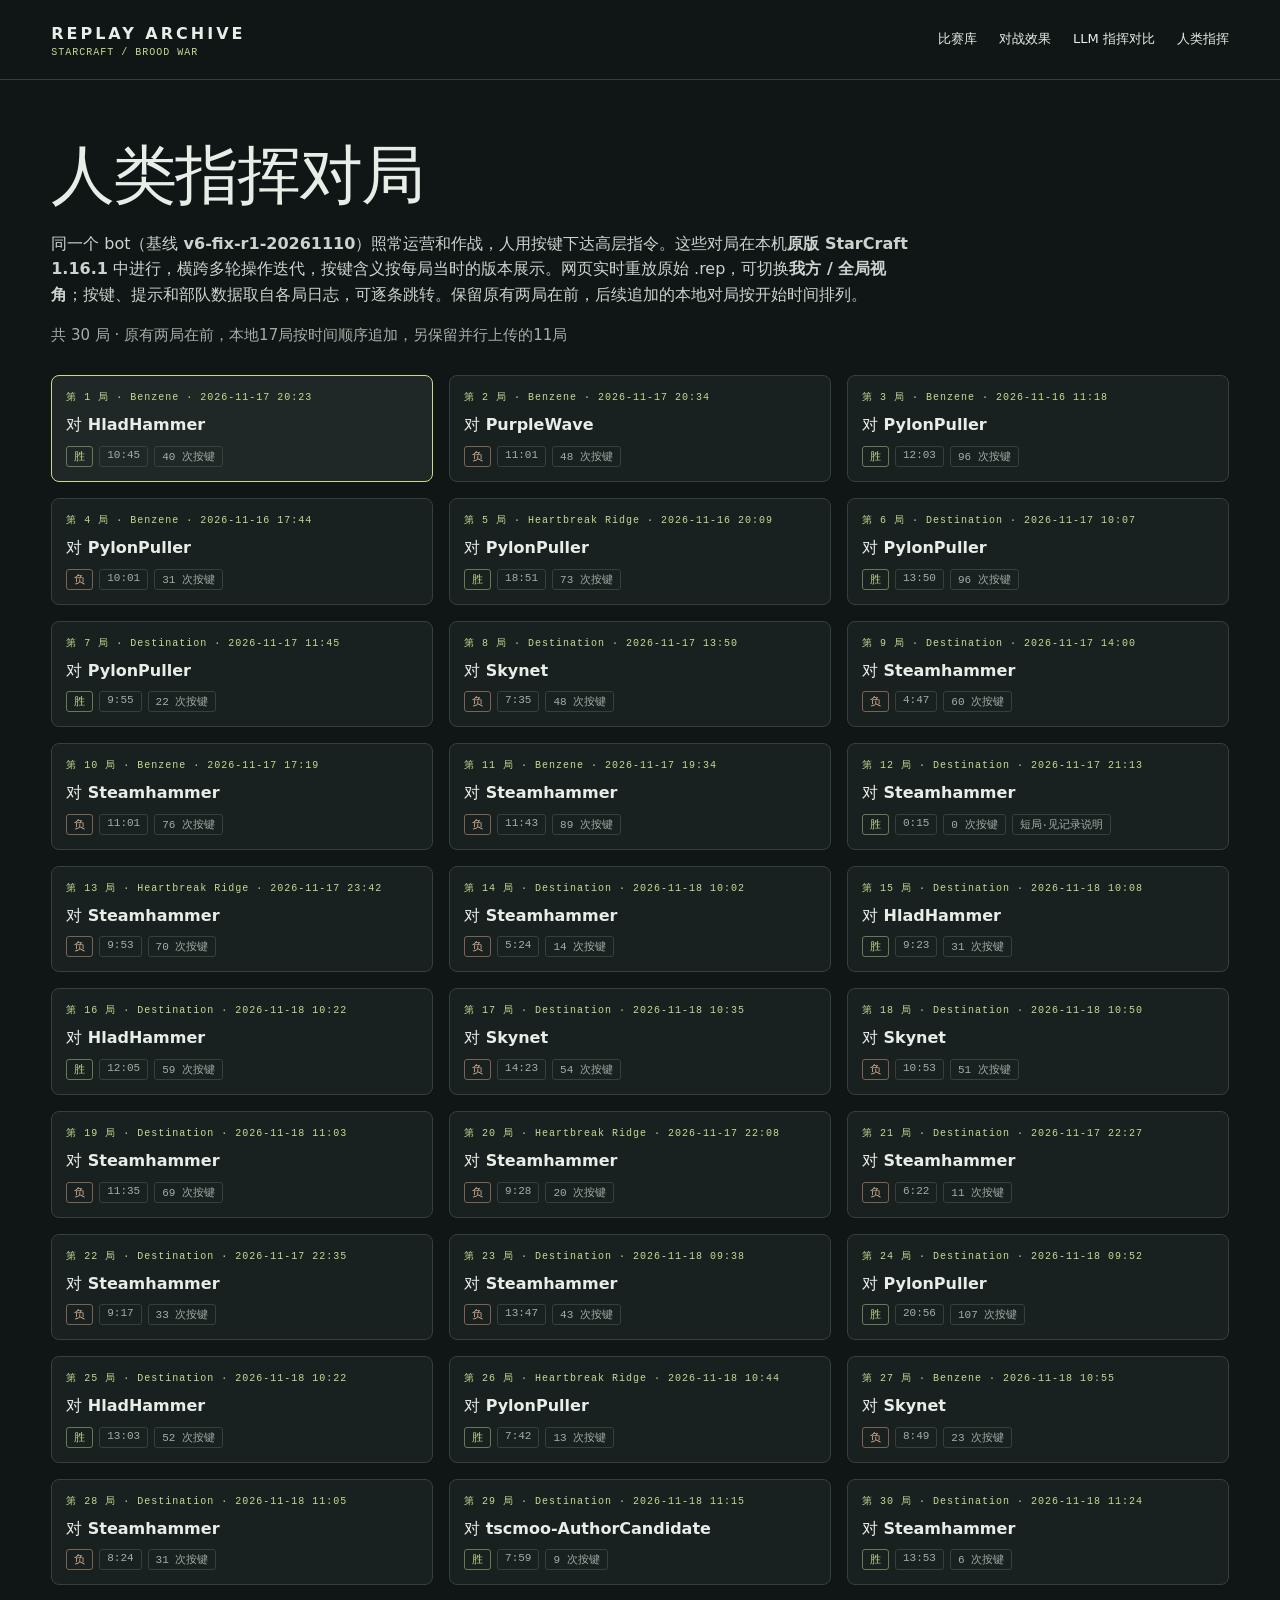
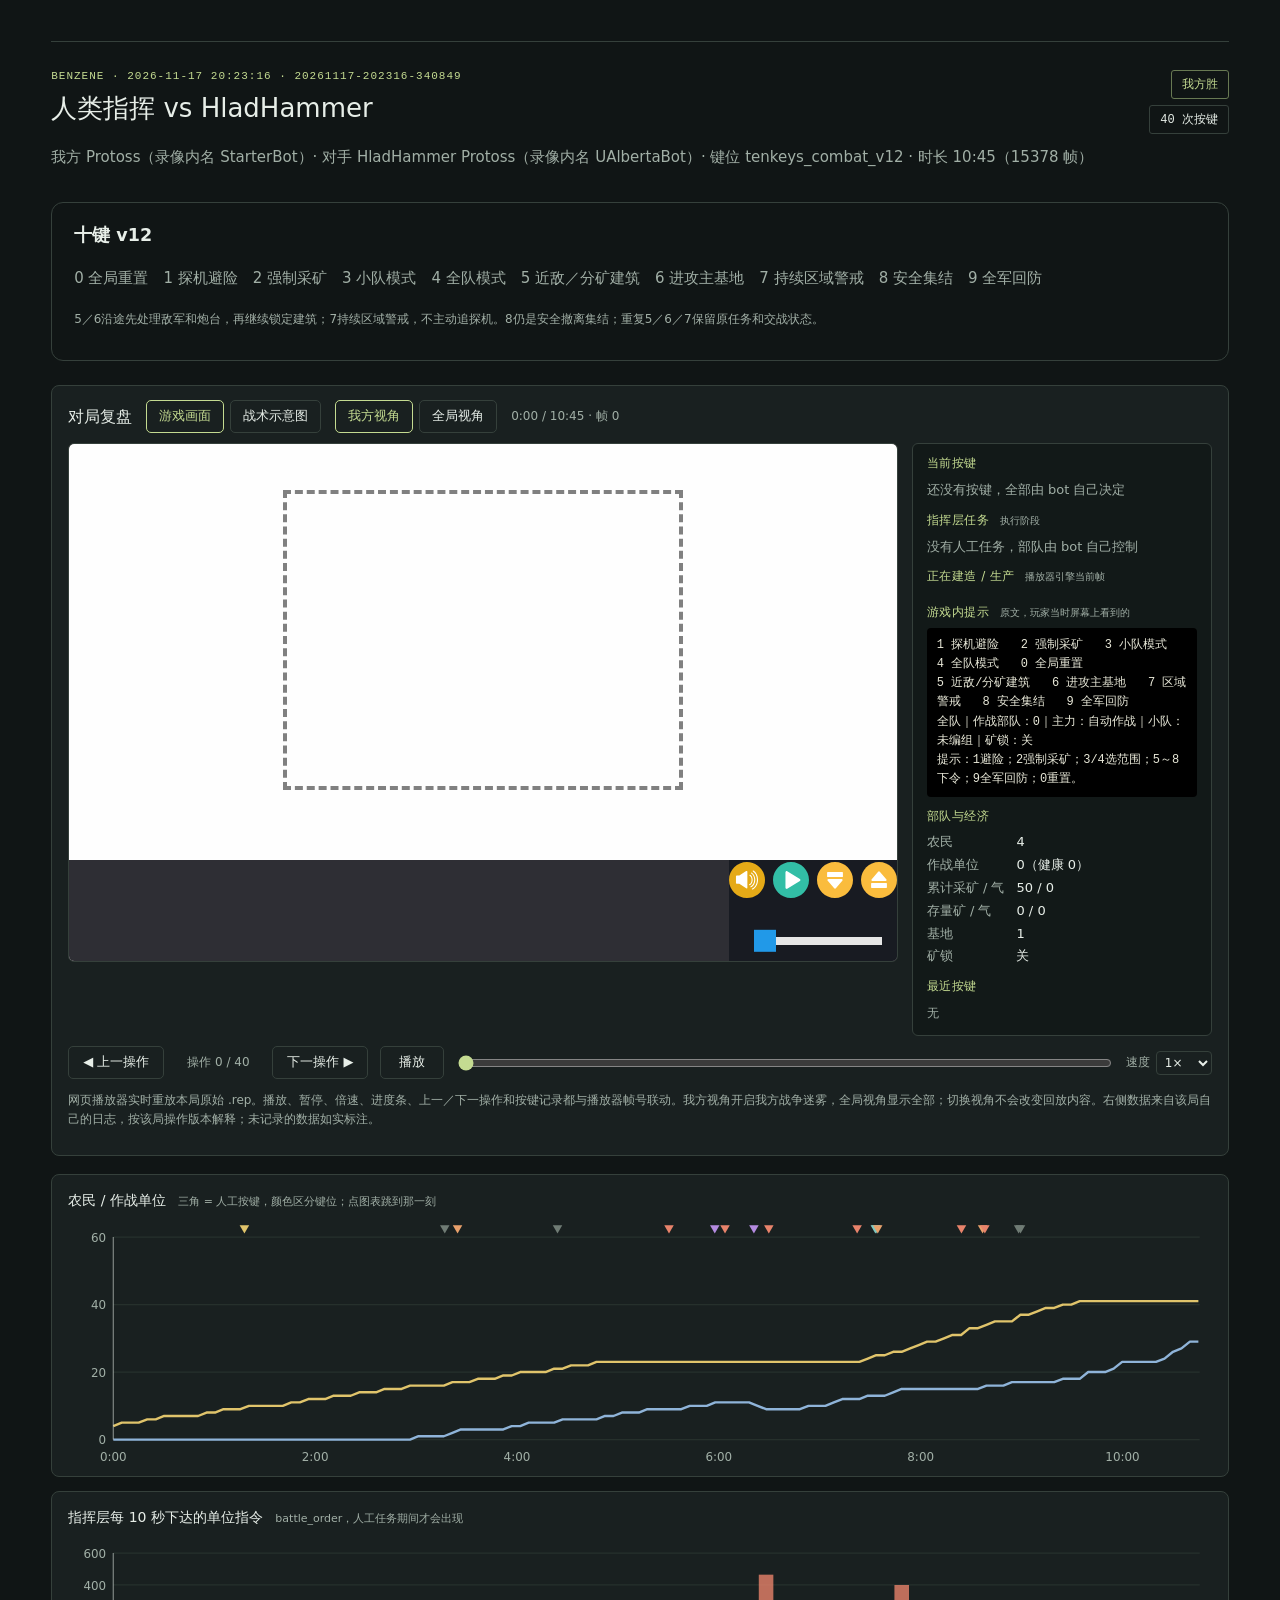
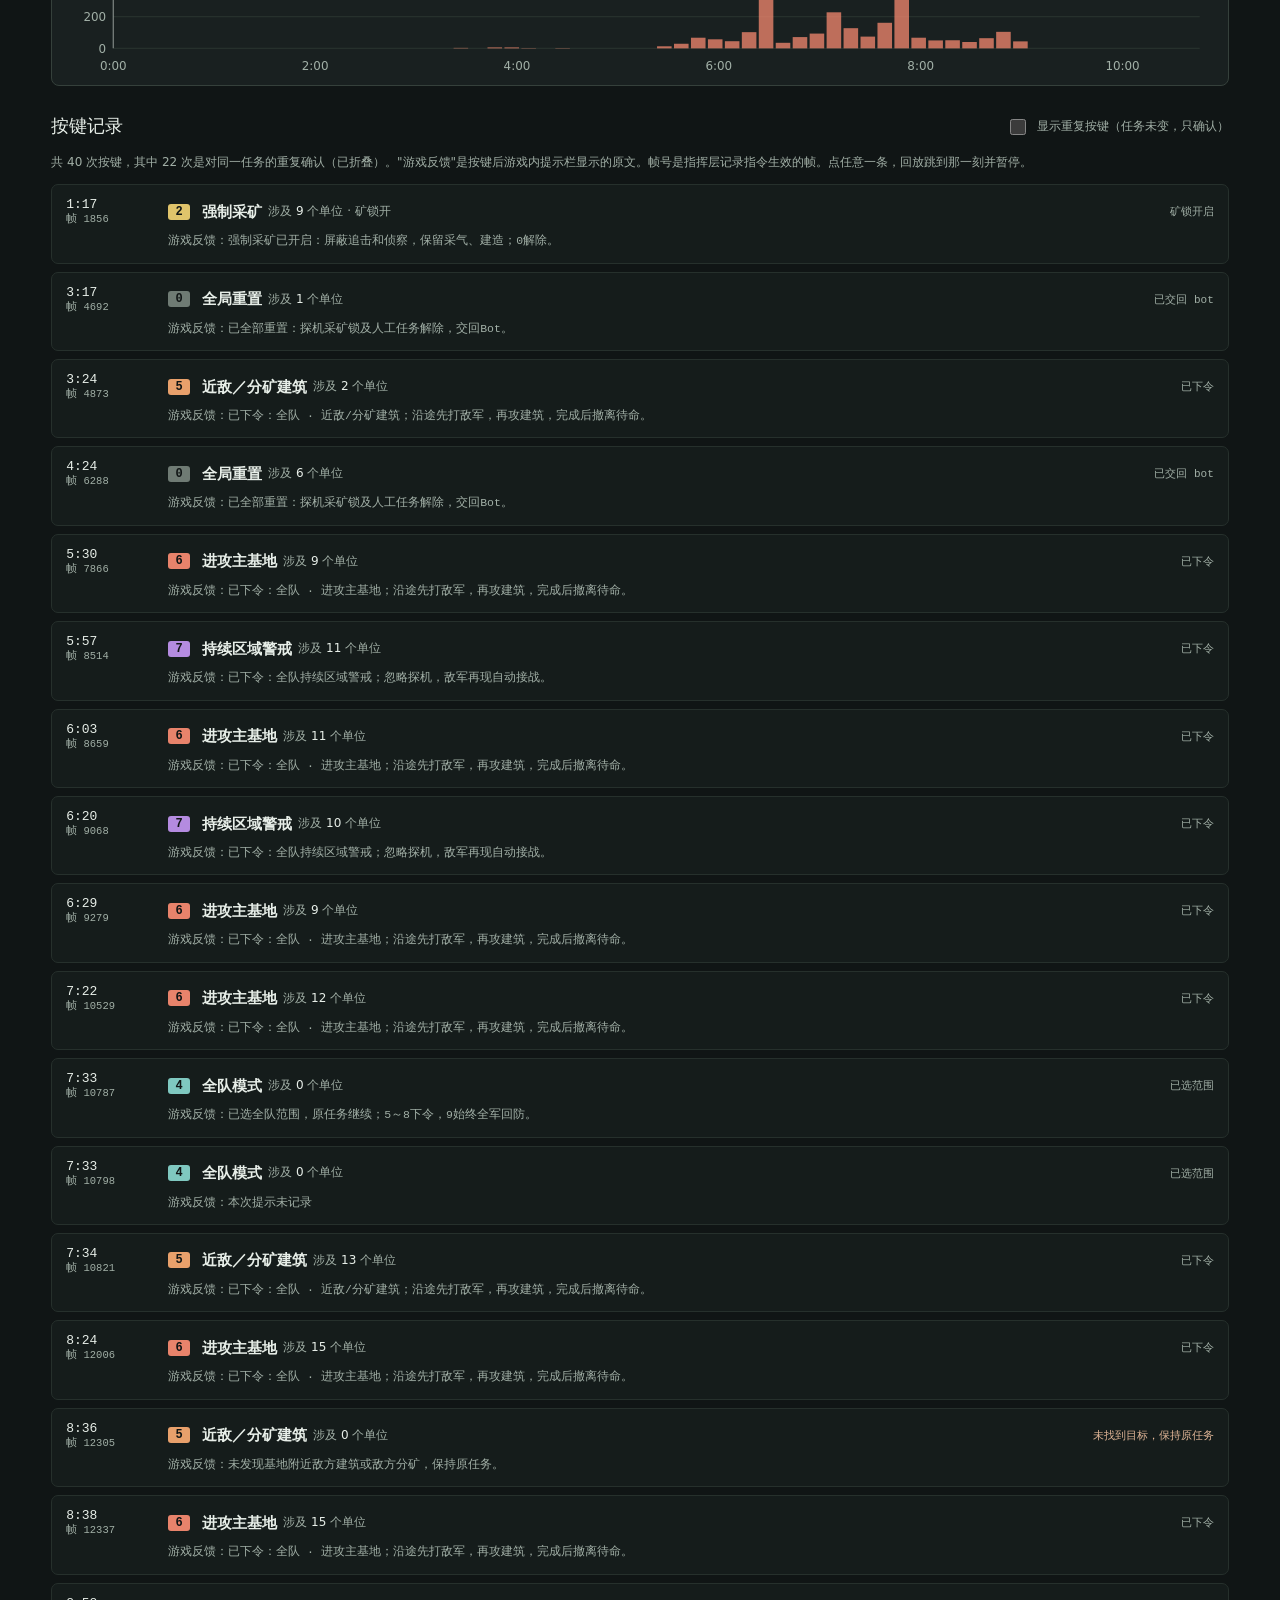
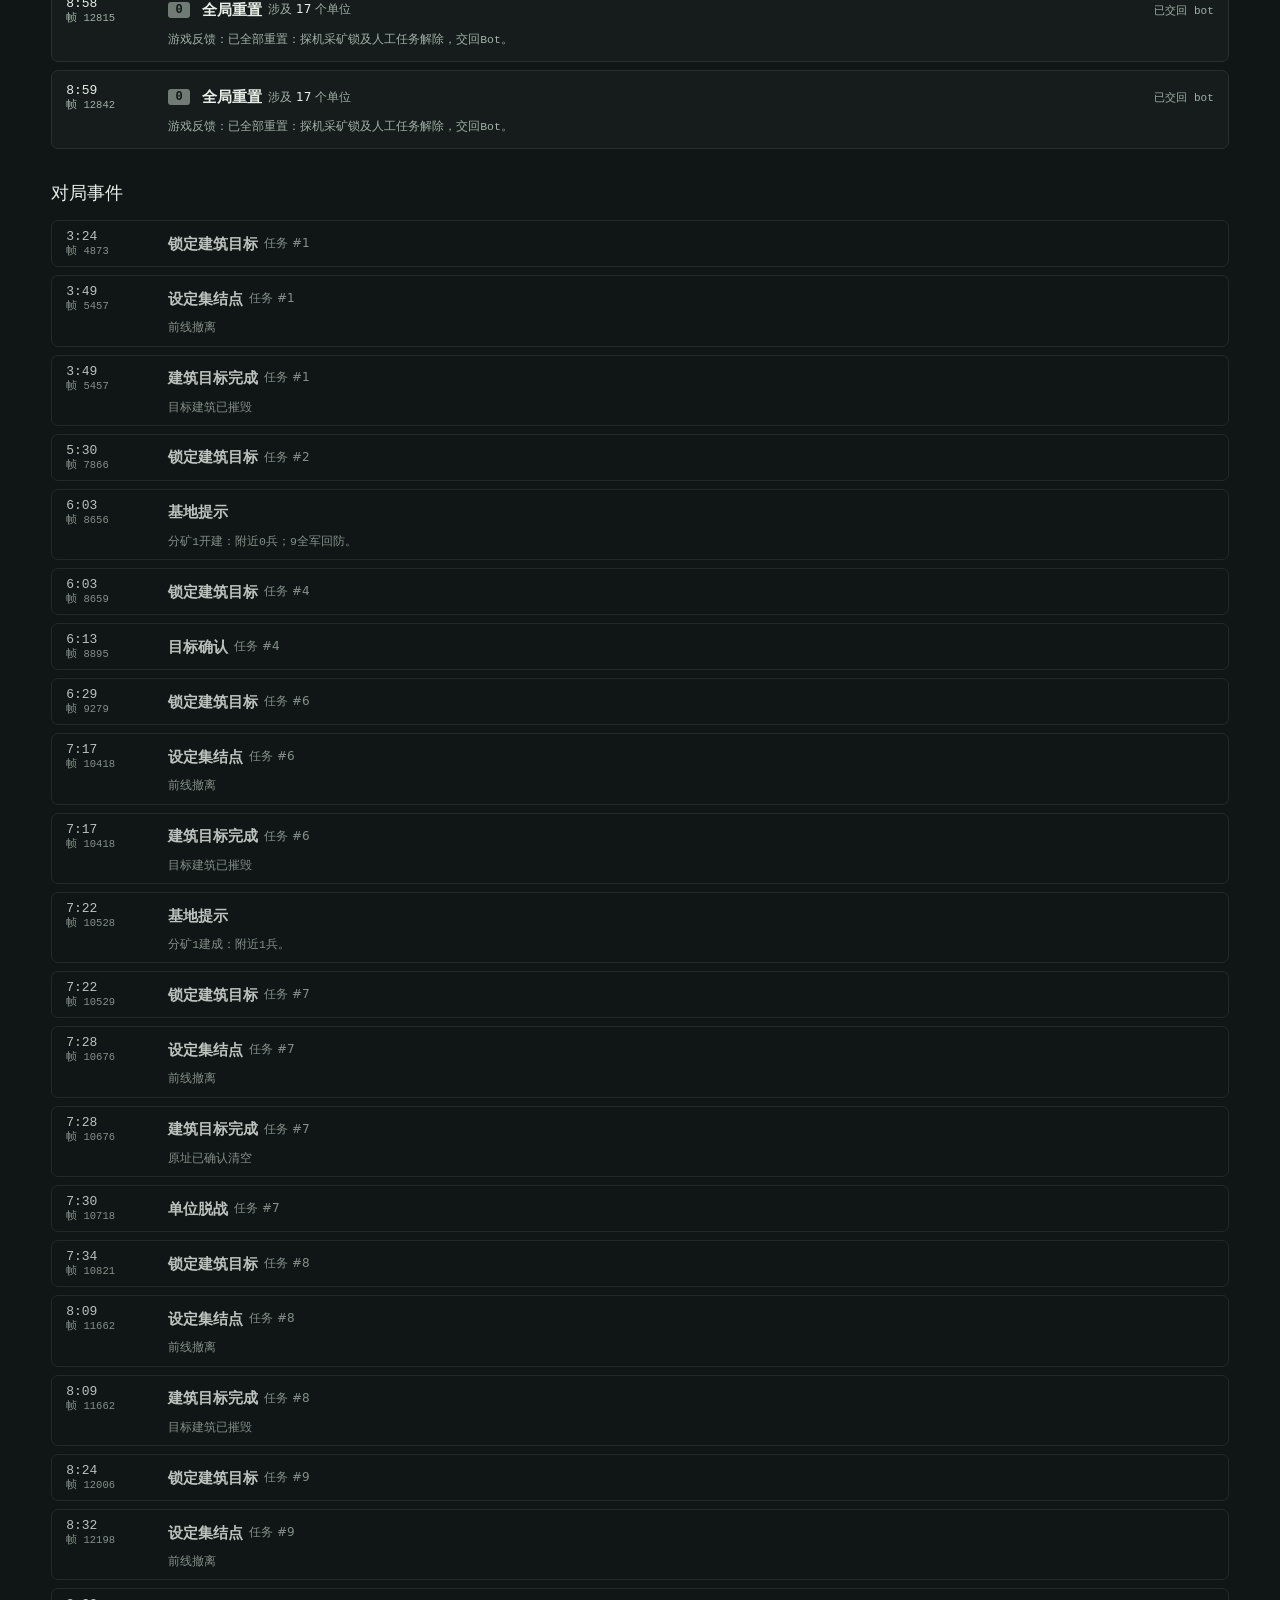
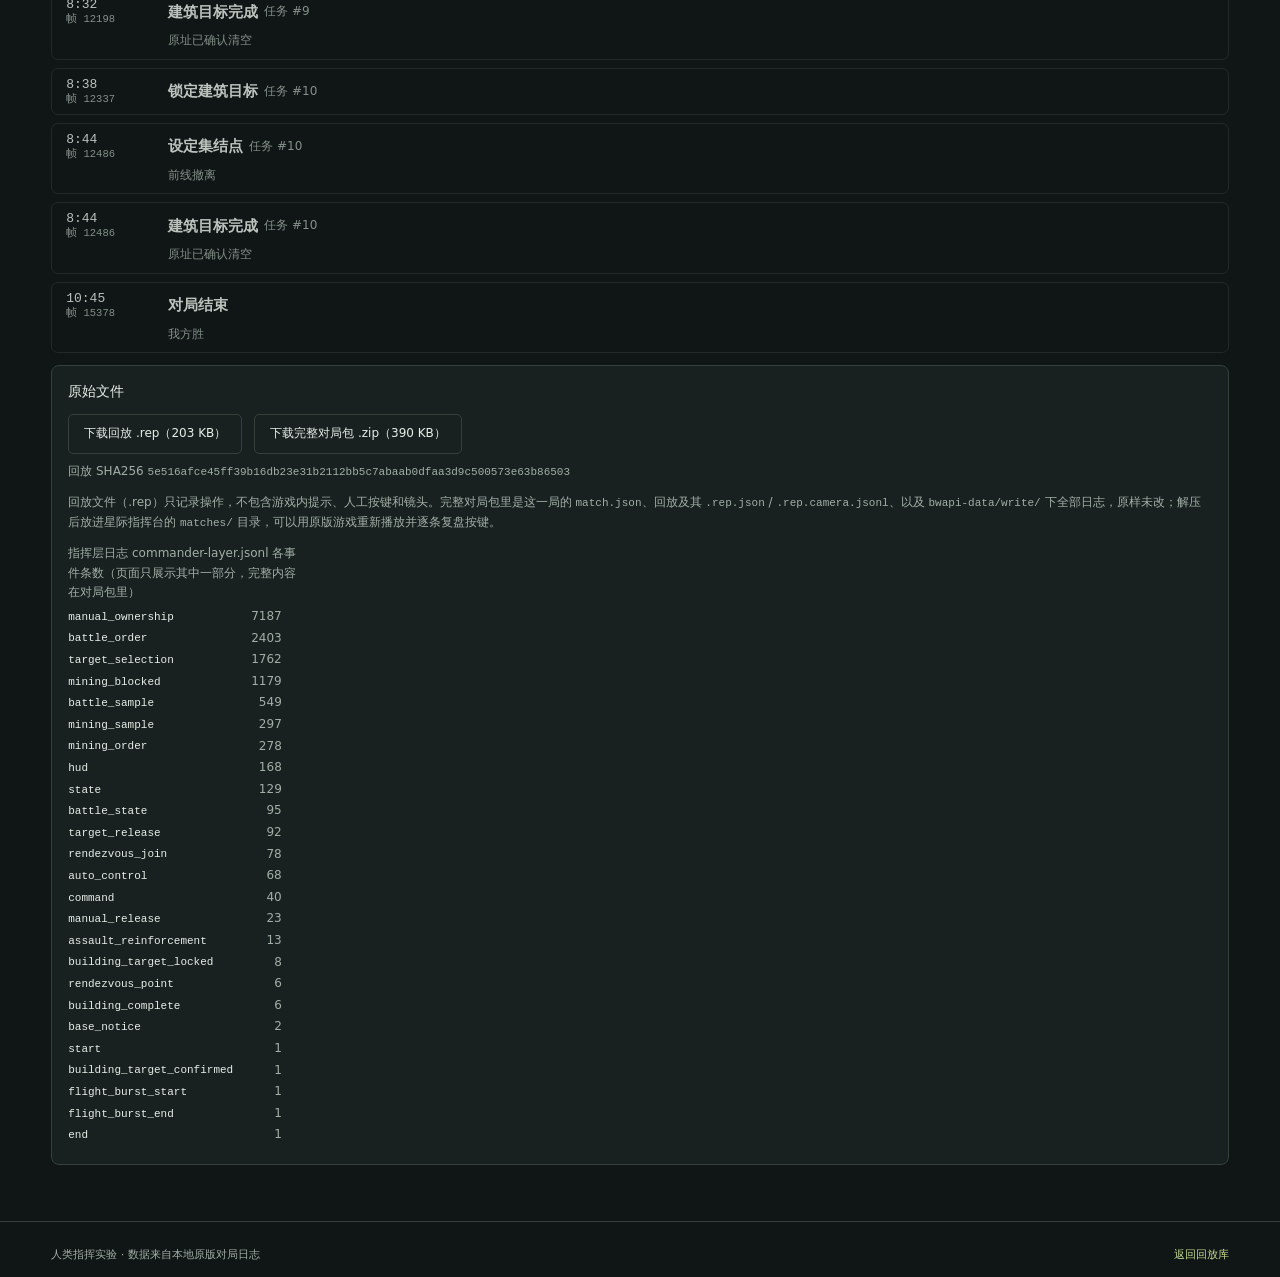
==== site/human-commander/index.html @ 816e941c "Merge concurrent replay uploads and preserve local match ordering" ====
<!doctype html>
<html lang="zh-CN"><head><meta charset="utf-8"><meta name="viewport" content="width=device-width,initial-scale=1">
<meta name="description" content="人类指挥对局档案：原版 StarCraft 1.16.1 本地对战，含双视角回放、历史按键释义和指挥层日志。">
<title>人类指挥 · Replay Archive</title><link rel="icon" href="data:,">
<link rel="stylesheet" href="../app.css"><link rel="stylesheet" href="../llm-vs-code/compare.css"><link rel="stylesheet" href="hc.css"><script src="hc.js" defer></script></head>
<body><a href="#main" class="skip">跳到正文</a>
<header><a class="brand" href="../?lang=zh">REPLAY ARCHIVE<span>STARCRAFT / BROOD WAR</span></a><nav><a href="../?lang=zh">比赛库</a><a href="../replay-room.html?lang=zh">对战效果</a><a href="../llm-vs-code/">LLM 指挥对比</a><a href="./" aria-current="page">人类指挥</a></nav></header>
<main id="main">

<section class="hero">
  <h1>人类指挥对局</h1>
  <p class="lede">同一个 bot（基线 <b>v6-fix-r1-20261110</b>）照常运营和作战，人用按键下达高层指令。这些对局在本机<b>原版 StarCraft 1.16.1</b> 中进行，横跨多轮操作迭代，按键含义按每局当时的版本展示。网页实时重放原始 .rep，可切换<b>我方 / 全局视角</b>；按键、提示和部队数据取自各局日志，可逐条跳转。保留原有两局在前，后续追加的本地对局按开始时间排列。</p>
  <p class="muted" id="summary"></p>
  <div class="highlights hc-cards" id="games"></div>
</section>

<section id="detail" hidden>
  <div class="detail-head"><div><p class="eyebrow" id="d-eyebrow"></p><h2 id="d-title"></h2><p id="d-sub" class="muted"></p></div><div class="result-chips" id="d-results"></div></div>
  <div class="hc-version"><h3 id="keymap-title"></h3><p id="keymap-keys"></p><p class="muted small" id="keymap-rule"></p><p class="small" id="record-note"></p></div>

  <div class="replay-card">
    <div class="replay-head"><h3>对局复盘</h3>
      <div class="arm-switch" id="mode-switch" role="group" aria-label="画面"><button data-mode="live" aria-pressed="true">游戏画面</button><button data-mode="map" aria-pressed="false">战术示意图</button></div>
      <div class="arm-switch" id="view-switch" role="group" aria-label="视角"><button data-view="self" aria-pressed="true">我方视角</button><button data-view="all" aria-pressed="false">全局视角</button></div>
      <span class="muted small" id="clock"></span></div>
    <div class="hc-stage">
      <div class="hc-left">
        <div class="replay-screen" id="hc-screen"><iframe id="viewer" title="可交互回放" allow="fullscreen"></iframe><canvas id="map" width="512" height="448" aria-label="Benzene 俯视示意图：镜头位置和我方部队" hidden></canvas></div>
        <div class="replay-legend" id="map-legend" hidden><span><i class="sq hc-cam"></i>当时的镜头范围</span><span><i class="hc-unit"></i>我方作战单位（指挥层采样）</span><span><i class="hc-center"></i>我方部队中心</span><span><i class="sq hc-goal"></i>当前指令目标</span></div>
      </div>
      <aside class="hc-panel" aria-live="polite">
        <h4>当前按键</h4>
        <div id="last-cmd" class="hc-cmd"></div>
        <h4>指挥层任务 <small>执行阶段</small></h4>
        <div id="task" class="hc-task"></div>
        <h4>正在建造 / 生产 <small>播放器引擎当前帧</small></h4>
        <div id="production" class="hc-prod"></div>
        <h4>游戏内提示 <small>原文，玩家当时屏幕上看到的</small></h4>
        <pre class="hc-hud" id="hud"></pre>
        <h4>部队与经济</h4>
        <dl class="hc-stats" id="stats"></dl>
        <h4>最近按键</h4>
        <ol class="hc-recent" id="recent"></ol>
      </aside>
    </div>
    <div class="replay-controls"><button id="prev-cmd" title="跳到上一次按键并暂停">◀ 上一操作</button><span class="muted small hc-cmd-pos" id="cmd-pos"></span><button id="next-cmd" title="跳到下一次按键并暂停">下一操作 ▶</button><span class="hc-map-only"><button id="play" aria-pressed="false">播放</button></span><input class="hc-map-only" type="range" id="seek" min="0" max="1" step="1" value="0" aria-label="对局进度"><label class="muted small hc-map-only">速度 <select id="speed"><option value="1" selected>1×</option><option value="2">2×</option><option value="4">4×</option><option value="8">8×</option><option value="16">16×</option><option value="32">32×</option></select></label></div>
    <p class="muted small" id="screen-note"></p>
  </div>

  <div class="chart-card"><h3>农民 / 作战单位 <small>三角 = 人工按键，颜色区分键位；点图表跳到那一刻</small></h3><div class="chart" id="c-units"></div></div>
  <div class="chart-card"><h3>指挥层每 10 秒下达的单位指令 <small>battle_order，人工任务期间才会出现</small></h3><div class="chart" id="c-activity"></div></div>

  <div class="log-head"><h3>按键记录</h3><label class="toggle"><input type="checkbox" id="show-repeat"> 显示重复按键（任务未变，只确认）</label></div>
  <p class="muted small" id="log-note"></p>
  <ol class="log" id="log"></ol>

  <h3 class="hc-h3">对局事件</h3>
  <ol class="log hc-events" id="events"></ol>

  <div class="chart-card hc-files">
    <h3>原始文件</h3>
    <p class="small" id="files"></p>
    <p class="muted small">回放文件（.rep）只记录操作，不包含游戏内提示、人工按键和镜头。完整对局包里是这一局的 <code>match.json</code>、回放及其 <code>.rep.json</code> / <code>.rep.camera.jsonl</code>、以及 <code>bwapi-data/write/</code> 下全部日志，原样未改；解压后放进星际指挥台的 <code>matches/</code> 目录，可以用原版游戏重新播放并逐条复盘按键。</p>
    <table class="hc-counts" id="counts"></table>
  </div>
</section>

</main>
<footer><span>人类指挥实验 · 数据来自本地原版对局日志</span><a href="../?lang=zh">返回回放库</a></footer>
</body></html>
---- site/app.css ----
:root{color-scheme:dark;--bg:#101515;--panel:#192020;--line:#35403b;--text:#e7eee8;--muted:#a1afa6;--accent:#c4db91;font:15px/1.6 Inter,system-ui,"Microsoft YaHei",sans-serif;background:var(--bg);color:var(--text)}*{box-sizing:border-box}body{margin:0}a{color:inherit;text-decoration:none}button,input,select{font:inherit}button,a,input,select{touch-action:manipulation}button,select{cursor:pointer}button,.button{border:1px solid var(--line);background:var(--panel);color:var(--text);padding:9px 15px;border-radius:5px}button:hover,.button:hover{border-color:var(--accent);color:var(--accent)}a:focus-visible,button:focus-visible,input:focus-visible,select:focus-visible{outline:2px solid var(--accent);outline-offset:4px}header{height:80px;max-width:1440px;margin:auto;padding:0 4vw;display:flex;align-items:center;justify-content:space-between;border-bottom:1px solid var(--line)}.brand{font-size:16px;font-weight:750;letter-spacing:3px}.brand span{font:10px monospace;color:var(--accent);letter-spacing:1px;display:block}nav{display:flex;gap:22px;align-items:center;font-size:13px}main{max-width:1440px;padding:52px 4vw 0;margin:auto}h1{font-size:clamp(32px,5vw,66px);line-height:1.12;font-weight:500;letter-spacing:-2px;margin:19px 0}h2{font-size:22px;font-weight:500}p{color:var(--muted)}.filters{display:flex;gap:16px;align-items:end;margin:0 0 18px;padding:22px;background:var(--panel);border:1px solid var(--line);border-radius:8px}label{font-size:12px;color:var(--muted);display:flex;flex-direction:column;gap:7px}.filters label:first-child{flex:1}input,select{border:1px solid var(--line);border-radius:4px;background:var(--bg);color:var(--text);padding:11px;min-width:180px}#count{font:12px monospace;color:var(--muted);margin:18px 0}.cards{display:grid;grid-template-columns:repeat(3,minmax(0,1fr));gap:20px}.card{display:flex;flex-direction:column;border:1px solid var(--line);border-radius:8px;overflow:hidden;background:var(--panel);transition:transform .15s,border-color .15s}.card:hover{border-color:var(--accent);transform:translateY(-3px)}.card-top{min-height:135px;padding:24px;display:flex;justify-content:space-between;align-items:start;background:linear-gradient(135deg,#29372e,#161e1d)}.map-name{font-size:23px;max-width:70%;line-height:1.3}.badge{font:10px monospace;letter-spacing:1px;border:1px solid #687953;color:var(--accent);padding:4px 8px;border-radius:3px}.badge.loss{color:#e1b697;border-color:#7d6151}.card-body{padding:24px;flex:1;display:flex;flex-direction:column}.card h2{margin:0;font-size:17px;line-height:1.5}.card p{font-size:12px;margin:12px 0 24px}.watch{color:var(--accent);font-size:12px;margin-top:auto;display:flex;justify-content:space-between}.context{display:grid;grid-template-columns:1fr 1fr;gap:40px;border-top:1px solid var(--line);margin-top:48px;padding-top:24px;font-size:13px}.context h2{font-size:16px}.context p{max-width:560px}footer{max-width:1440px;margin:40px auto 0;padding:24px 4vw;border-top:1px solid var(--line);font-size:11px;color:var(--muted);display:flex;justify-content:space-between;gap:20px;flex-wrap:wrap}footer a{color:var(--accent)}#revision{font:10px monospace;color:var(--muted)}.back{font-size:12px;color:var(--accent)}#match-page h1{font-size:clamp(26px,3.1vw,44px);letter-spacing:-1px;margin-top:24px}#meta{font:12px monospace}.player-toolbar{display:flex;gap:16px;align-items:center;margin:24px 0 12px;font-size:12px}#status{flex:1;color:var(--muted)}progress{width:90px;height:5px;accent-color:var(--accent)}#screen{height:clamp(530px,76vh,1000px);border:1px solid var(--line);background:#080c0b;border-radius:7px;overflow:hidden}#screen:fullscreen{height:100vh;border:0;border-radius:0}#viewer{border:0;width:100%;height:100%;display:block}.help-grid{display:grid;grid-template-columns:2fr 1fr;gap:32px;margin-top:24px;font-size:13px}.help-grid h2{font-size:16px}.keys{color:var(--text);line-height:2}.notice{border:1px solid var(--line);padding:22px;border-radius:6px}.empty{padding:40px;border:1px dashed var(--line);text-align:center}.error{color:#f1b7a4}#site-error{padding:24px}.skip{position:absolute;top:-80px}.skip:focus{top:8px;background:var(--bg);padding:10px;z-index:10}[hidden]{display:none!important}@media(max-width:950px){.cards{grid-template-columns:repeat(2,minmax(0,1fr))}.help-grid{grid-template-columns:1fr}}@media(max-width:600px){header{height:72px;padding:0 18px}nav{gap:12px}.brand{font-size:13px}main{padding:30px 16px 0}h1{letter-spacing:-1px}.filters{flex-direction:column;align-items:stretch;margin-top:0;padding:16px}.cards,.context{grid-template-columns:1fr}.card-top{min-height:110px}.context{gap:10px}.player-toolbar{gap:8px;flex-wrap:wrap}#status{flex-basis:70%;font-size:11px}#screen{height:76svh;min-height:530px}.help-grid{gap:12px}.help-grid .notice{padding:16px}footer{padding:20px 16px}#fullscreen{font-size:11px;padding:6px 10px}}

#screen{position:relative}#exit-fullscreen{display:none}#screen:fullscreen #exit-fullscreen{display:block;position:absolute;top:12px;left:12px;z-index:100}

.map-group{margin:28px 0 42px}.map-heading{display:flex;align-items:baseline;justify-content:space-between;gap:16px;margin-bottom:14px}.map-heading h2{font-size:24px;margin:0}.map-heading p{font-size:13px;margin:0}.cards{grid-template-columns:repeat(2,minmax(0,1fr))}.card-top{min-height:72px;align-items:center;padding:18px 24px}.card h3{margin:0;font-size:20px;font-weight:500}.version{color:var(--muted);font:12px monospace}.card-body{padding:22px 24px}.card p{margin:10px 0 22px}@media(max-width:600px){.cards{grid-template-columns:1fr}.map-heading{display:block}.map-heading p{margin-top:6px}.map-heading h2{font-size:21px}.card h3{font-size:18px}.card-top{padding:16px 20px}}

nav [data-room]{font-size:12px;padding:6px 10px;white-space:nowrap}@media(max-width:600px){nav{gap:8px}nav [data-room]{font-size:11px;padding:6px 8px}}
@media(max-width:420px){header{height:auto;min-height:72px;flex-wrap:wrap;gap:12px;padding-top:12px;padding-bottom:12px}header nav{margin-left:auto}}
---- site/llm-vs-code/compare.css ----
:root{--code:#8fb4d9;--llm:#c4db91;--attack:#e8836b;--defend:#e0c46b;--rally:#7fc8c0;--retreat:#b48be0;--auto:#6f7b74;--win:#c4db91;--loss:#e1b697;--grid:#26302c}
main section{margin-bottom:56px}
.hero h1{margin-top:8px}
.eyebrow{font:11px monospace;letter-spacing:1px;color:var(--accent);margin:0;text-transform:uppercase}
.lede{max-width:860px;font-size:16px;color:var(--text);opacity:.88}
.lede b{color:var(--text)}
.muted{color:var(--muted)}.small{font-size:12px}
.highlights{display:grid;grid-template-columns:repeat(3,minmax(0,1fr));gap:16px;margin-top:28px}
.hl{display:flex;flex-direction:column;gap:8px;text-align:left;border:1px solid var(--line);background:var(--panel);border-radius:8px;padding:18px;color:var(--text)}
.hl:hover,.hl.active{border-color:var(--accent)}
.hl.active{background:#1f2826}
.hl .tag{font:10px monospace;letter-spacing:1px;color:var(--accent)}
.hl h3{margin:0;font-size:16px;font-weight:550}
.hl p{margin:0;font-size:12.5px;line-height:1.55}
.chips{display:flex;gap:6px;flex-wrap:wrap}
.chip{font:11px monospace;border:1px solid var(--line);border-radius:3px;padding:2px 7px;white-space:nowrap}
.chip.win{color:var(--win);border-color:#687953}.chip.loss{color:var(--loss);border-color:#7d6151}.chip.anomaly{color:var(--muted)}
.chip.code{border-left:3px solid var(--code)}.chip.llm{border-left:3px solid var(--llm)}
.detail-head{display:flex;justify-content:space-between;gap:20px;align-items:flex-start;border-top:1px solid var(--line);padding-top:28px}
.detail-head h2{font-size:26px;margin:6px 0}
.result-chips{display:flex;flex-direction:column;gap:6px;align-items:flex-end}
.result-chips .chip{font-size:12px;padding:5px 10px}
.reading{border:1px solid var(--line);background:var(--panel);border-radius:8px;padding:14px 18px;color:var(--text);font-size:14px;max-width:980px}
.reading b{color:var(--accent);font-weight:500;margin-right:6px}
.replay-card{background:var(--panel);border:1px solid var(--line);border-radius:8px;padding:14px 16px;margin:18px 0}
.replay-head{display:flex;align-items:center;gap:14px;flex-wrap:wrap;margin-bottom:10px}
.replay-head h3{margin:0;font-size:16px;font-weight:500}
.arm-switch{display:flex;gap:6px}.arm-switch button{padding:5px 12px;font-size:13px}
.arm-switch button[aria-pressed=true]{border-color:var(--accent);color:var(--accent)}
.replay-screen{position:relative;display:flex;justify-content:center;border:1px solid var(--line);border-radius:6px;overflow:hidden;background:#090c0b}
.replay-screen canvas{display:block;width:auto;height:auto;max-width:100%;max-height:72vh;cursor:pointer}
.replay-hud{display:flex;gap:6px 22px;flex-wrap:wrap;margin-top:8px;font-size:12.5px;color:var(--muted)}
.replay-hud b{color:var(--text);font-weight:500}
.replay-loading{position:absolute;inset:0;display:flex;align-items:center;justify-content:center;color:var(--muted);font-size:14px;background:rgba(9,12,11,.6)}
.replay-loading[hidden]{display:none}
.replay-controls{display:flex;align-items:center;gap:12px;margin-top:10px}
.replay-controls button{padding:5px 14px;font-size:13px;min-width:64px;white-space:nowrap}
.replay-controls input[type=range]{flex:1;min-width:0;padding:0;border:0;background:none;accent-color:var(--accent)}
.replay-controls label{flex-direction:row;align-items:center;gap:6px;white-space:nowrap}
.replay-controls select{min-width:0;background:var(--panel);border-radius:4px;padding:3px 4px}
.replay-legend{display:flex;gap:14px;flex-wrap:wrap;font-size:11.5px;color:var(--muted);margin-top:8px}
.replay-legend i{display:inline-block;width:9px;height:9px;border-radius:50%;margin-right:5px;vertical-align:-1px}
.replay-legend i.sq{border-radius:1px}
.caption{margin-top:10px;min-height:48px;padding:10px 14px;border-left:3px solid var(--auto);background:#121918;border-radius:4px;font-size:13.5px;color:var(--text)}
.caption .p{font-size:12px;font-weight:600;padding:2px 8px;border-radius:3px;color:#101515;margin-right:8px}
.caption small{display:block;color:var(--muted);font-size:12px;margin-top:4px}
.legend{display:flex;gap:16px;flex-wrap:wrap;font-size:12px;color:var(--muted);margin:16px 0 8px}
.legend i{display:inline-block;width:14px;height:3px;border-radius:2px;margin-right:6px;vertical-align:middle}
.legend i.sq{width:10px;height:10px;border-radius:2px}
.chart-card{background:var(--panel);border:1px solid var(--line);border-radius:8px;padding:14px 16px 8px;margin-bottom:14px}
.chart-card h3{margin:0 0 6px;font-size:14px;font-weight:500}.chart-card h3 small{font-size:11px;color:var(--muted);font-weight:400;margin-left:8px}
.chart{position:relative}.chart svg{display:block;width:100%;height:auto;overflow:visible}
.chart .tip{position:absolute;top:4px;pointer-events:none;background:#0d1211;border:1px solid var(--line);border-radius:5px;padding:6px 9px;font-size:11.5px;line-height:1.5;white-space:nowrap;z-index:2}
.two-col{display:grid;grid-template-columns:1fr 1fr;gap:14px}
.bands{display:grid;grid-template-columns:64px 1fr;gap:6px 10px;align-items:center;font-size:12px;color:var(--muted);padding:6px 0 8px}
.bands svg{display:block;width:100%;height:22px}
.log-head{display:flex;justify-content:space-between;align-items:center;gap:16px;margin-top:26px;flex-wrap:wrap}
.log-head h3{margin:0;font-size:18px;font-weight:500}
.toggle{flex-direction:row;align-items:center;gap:8px;font-size:12px;cursor:pointer}
.toggle input{min-width:0;width:16px;height:16px;padding:0}
.log{list-style:none;padding:0;margin:12px 0}
.entry{display:grid;grid-template-columns:86px 1fr;gap:4px 16px;padding:12px 14px;border:1px solid var(--grid);border-radius:7px;margin-bottom:8px;background:#151c1b;cursor:pointer}
.entry:hover,.entry.active{border-color:var(--accent)}
.entry.keep{background:transparent;opacity:.8}
.entry time{font:13px monospace;color:var(--text)}.entry time small{display:block;font-size:10.5px;color:var(--muted)}
.entry .what{display:flex;gap:6px;flex-wrap:wrap;align-items:center}
.entry .p{font-size:12px;font-weight:600;padding:2px 8px;border-radius:3px;color:#101515}
.entry .k{font-size:12px;color:var(--muted)}.entry .k b{color:var(--text);font-weight:500}
.entry .status{font:11px monospace;margin-left:auto;color:var(--muted)}
.entry .status.bad{color:var(--loss)}
.entry .why{grid-column:2;font-size:13px;color:var(--text);margin:2px 0 0}
.entry .assess{grid-column:2;font-size:12px;color:var(--muted);margin:0}
.entry .assess::before{content:"局势判断（模型原文）：";color:#8b978f}
.entry .why::before{content:"理由（模型原文）：";color:#8b978f}
.entry .effect{grid-column:2;font-size:11.5px;color:var(--muted);font-family:monospace}
@media(max-width:800px){.highlights{grid-template-columns:1fr}.two-col{grid-template-columns:1fr}.detail-head{flex-direction:column}.result-chips{align-items:flex-start}}
@media(max-width:600px){.entry{grid-template-columns:1fr}.entry .why,.entry .assess,.entry .effect{grid-column:1}.entry .status{margin-left:0}.bands{grid-template-columns:52px 1fr}}
.replay-screen video{display:block;width:100%;max-height:72vh;background:#000;cursor:pointer}
.replay-screen:fullscreen{border:0;border-radius:0;align-items:center}
.replay-screen:fullscreen video,.replay-screen:fullscreen canvas{max-height:100vh;height:100vh;width:auto;max-width:100vw}
.replay-screen iframe{display:block;width:100%;aspect-ratio:16/10;max-height:78vh;border:0;background:#000}
---- site/human-commander/hc.css ----
.hc-cards{grid-template-columns:repeat(3,minmax(0,1fr))}
.hc-cards .hl{padding:14px}
.hc-stage{display:grid;grid-template-columns:minmax(0,1fr) 300px;gap:14px;align-items:start}
.hc-stage iframe{display:block;width:100%;aspect-ratio:16/10;max-height:80vh;border:0;background:#000}
.hc-panel{max-height:80vh;overflow:auto}
.hc-stage .replay-screen{display:block}
.hc-stage canvas{width:100%;height:auto;max-height:none;aspect-ratio:512/448}
.arm-switch button:disabled{opacity:.4;cursor:not-allowed}
.hc-panel{border:1px solid var(--line);border-radius:6px;padding:10px 14px;background:#121918;font-size:13px}
.hc-panel h4{margin:10px 0 6px;font-size:12px;font-weight:500;color:var(--accent);letter-spacing:.5px}
.hc-panel h4:first-child{margin-top:0}
.hc-panel h4 small{color:var(--muted);font-weight:400;margin-left:6px;letter-spacing:0}
.hc-hud{margin:0;padding:8px 10px;background:#000;color:#e8e8d8;border-radius:4px;font:12px/1.6 "Microsoft YaHei UI","Microsoft YaHei",monospace;white-space:pre-wrap;word-break:break-all}
.hc-cmd{line-height:1.7}
.hc-key{display:inline-block;min-width:22px;text-align:center;font:600 12px monospace;color:#101515;border-radius:3px;padding:1px 6px;margin-right:6px}
.hc-stats{display:grid;grid-template-columns:auto 1fr;gap:2px 12px;margin:0}
.hc-stats dt{color:var(--muted)}.hc-stats dd{margin:0}
.hc-task{line-height:1.6}
.replay-legend i.hc-cam{border:1.5px solid #e7eee8;background:none}
.replay-legend i.hc-unit{background:#3d6ee0}
.replay-legend i.hc-center{border:2px solid #8fb4d9;background:none}
.replay-legend i.hc-goal{border:2px solid #e8836b;background:none}
.hc-h3{margin:30px 0 0;font-size:18px;font-weight:500}
.hc-events .entry{padding:8px 14px}
.hc-files .button{display:inline-block;margin:0 8px 8px 0}
.hc-files code{font-size:11px;word-break:break-all}
.hc-counts{border-collapse:collapse;font-size:12px;margin:8px 0 10px}
.hc-counts caption{text-align:left;padding-bottom:4px}
.hc-counts td{padding:1px 18px 1px 0}
.hc-counts td:last-child{text-align:right;color:var(--muted)}
@media(max-width:1100px){.hc-stage{grid-template-columns:1fr}.hc-panel{max-height:none}}
@media(max-width:900px){.hc-cards{grid-template-columns:repeat(2,minmax(0,1fr))}}
@media(max-width:600px){.hc-cards{grid-template-columns:1fr}}
@media(max-width:600px){.replay-controls{flex-wrap:wrap}.replay-controls input[type=range]{flex-basis:100%;order:5}}
.hc-events .effect,.log .effect{margin:2px 0 0}
.replay-screen video[hidden],.replay-screen canvas[hidden],.replay-legend[hidden]{display:none}
.hc-recent{list-style:none;margin:0;padding:0;font-size:12px;line-height:1.9}
.hc-recent .hc-key{min-width:18px;padding:0 4px;font-size:11px}
.hc-cmd-pos{min-width:84px;text-align:center}
.replay-screen iframe[hidden],.arm-switch[hidden],.hc-map-only[hidden]{display:none}
.hc-prod{display:flex;flex-direction:column;gap:6px;font-size:12px}
.hc-prod b{font-weight:500;margin-right:4px}
.hc-pill{position:relative;display:inline-block;margin:2px 4px 2px 0;padding:1px 7px;border:1px solid var(--line);border-radius:3px;overflow:hidden;white-space:nowrap}
.hc-pill{isolation:isolate}
.hc-pill i{position:absolute;left:0;top:0;bottom:0;background:rgba(196,219,145,.18);z-index:-1}

.hc-version{border:1px solid var(--line,#34413b);border-radius:12px;padding:18px 22px;margin:18px 0 24px}.hc-version h3{margin:0 0 12px}.hc-version p{line-height:1.9}.hc-version p:empty{display:none}.hc-key{white-space:nowrap}#map{max-width:100%;height:auto}
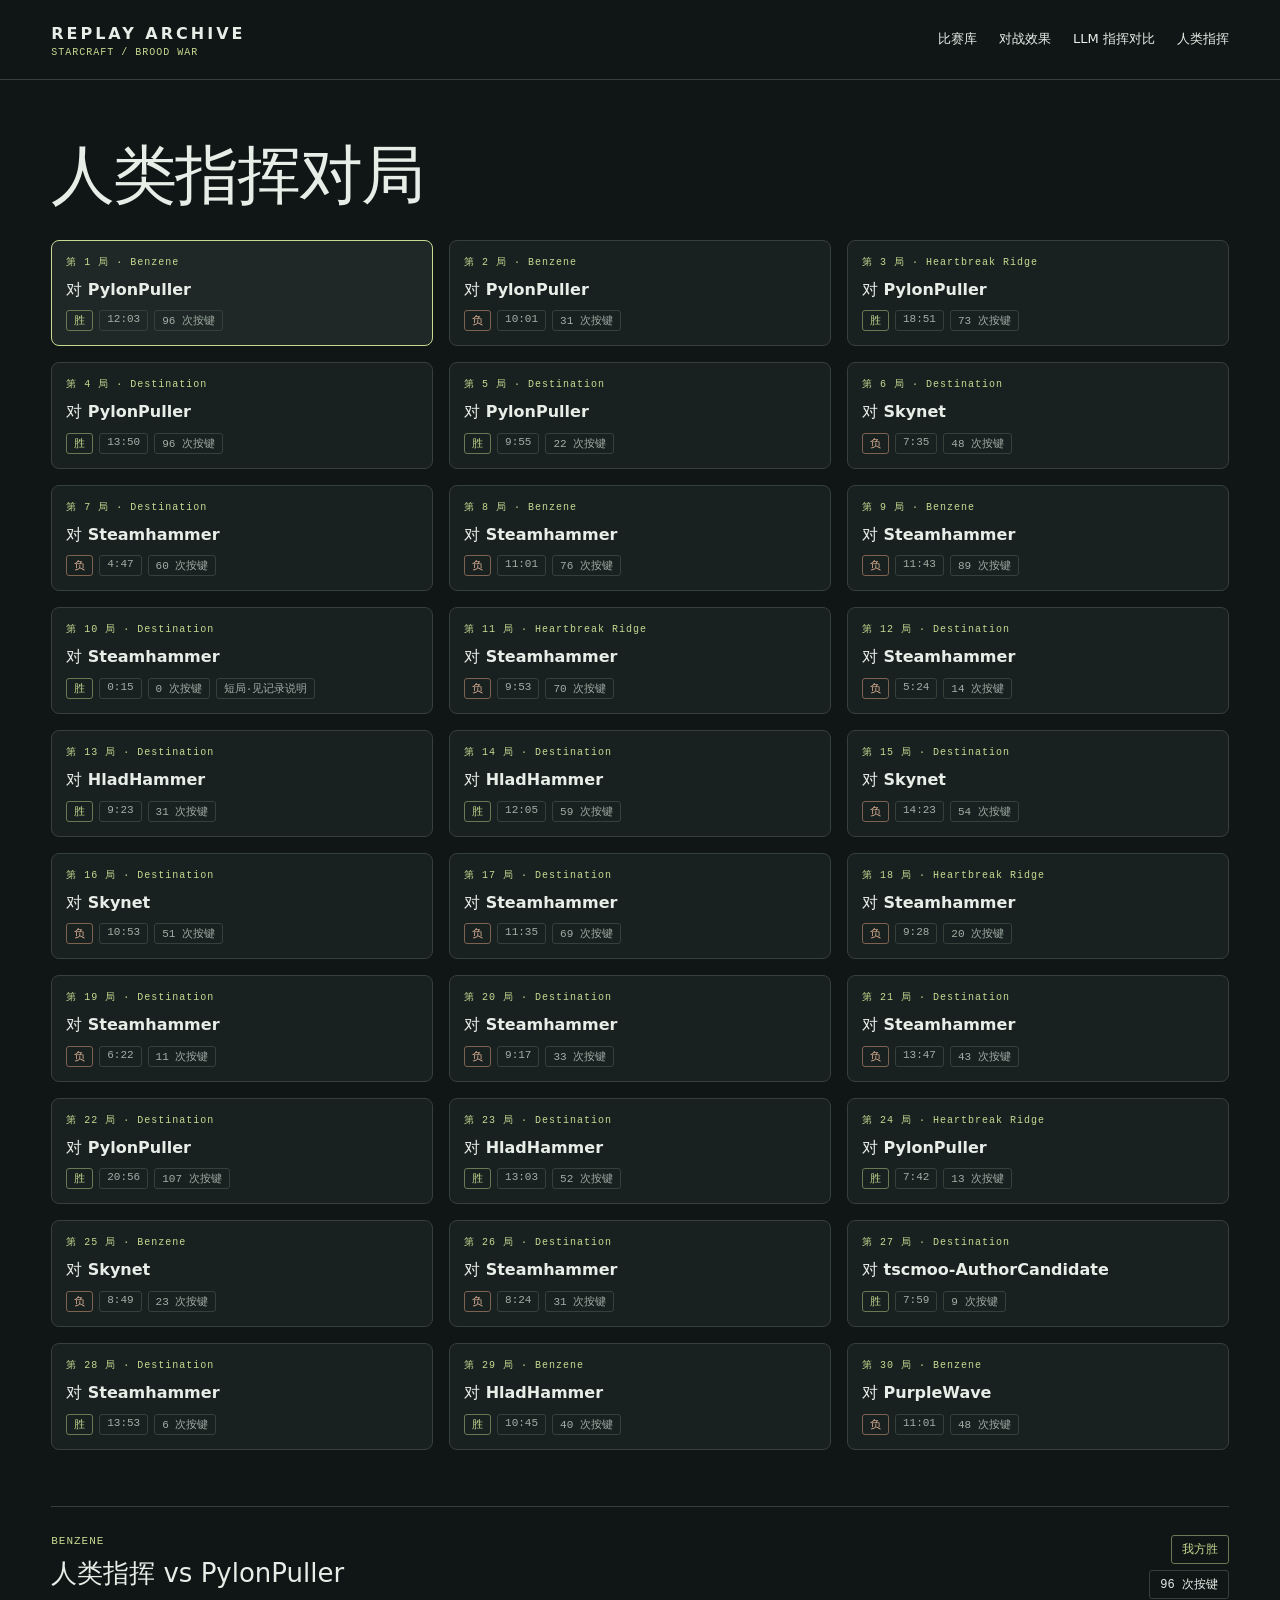
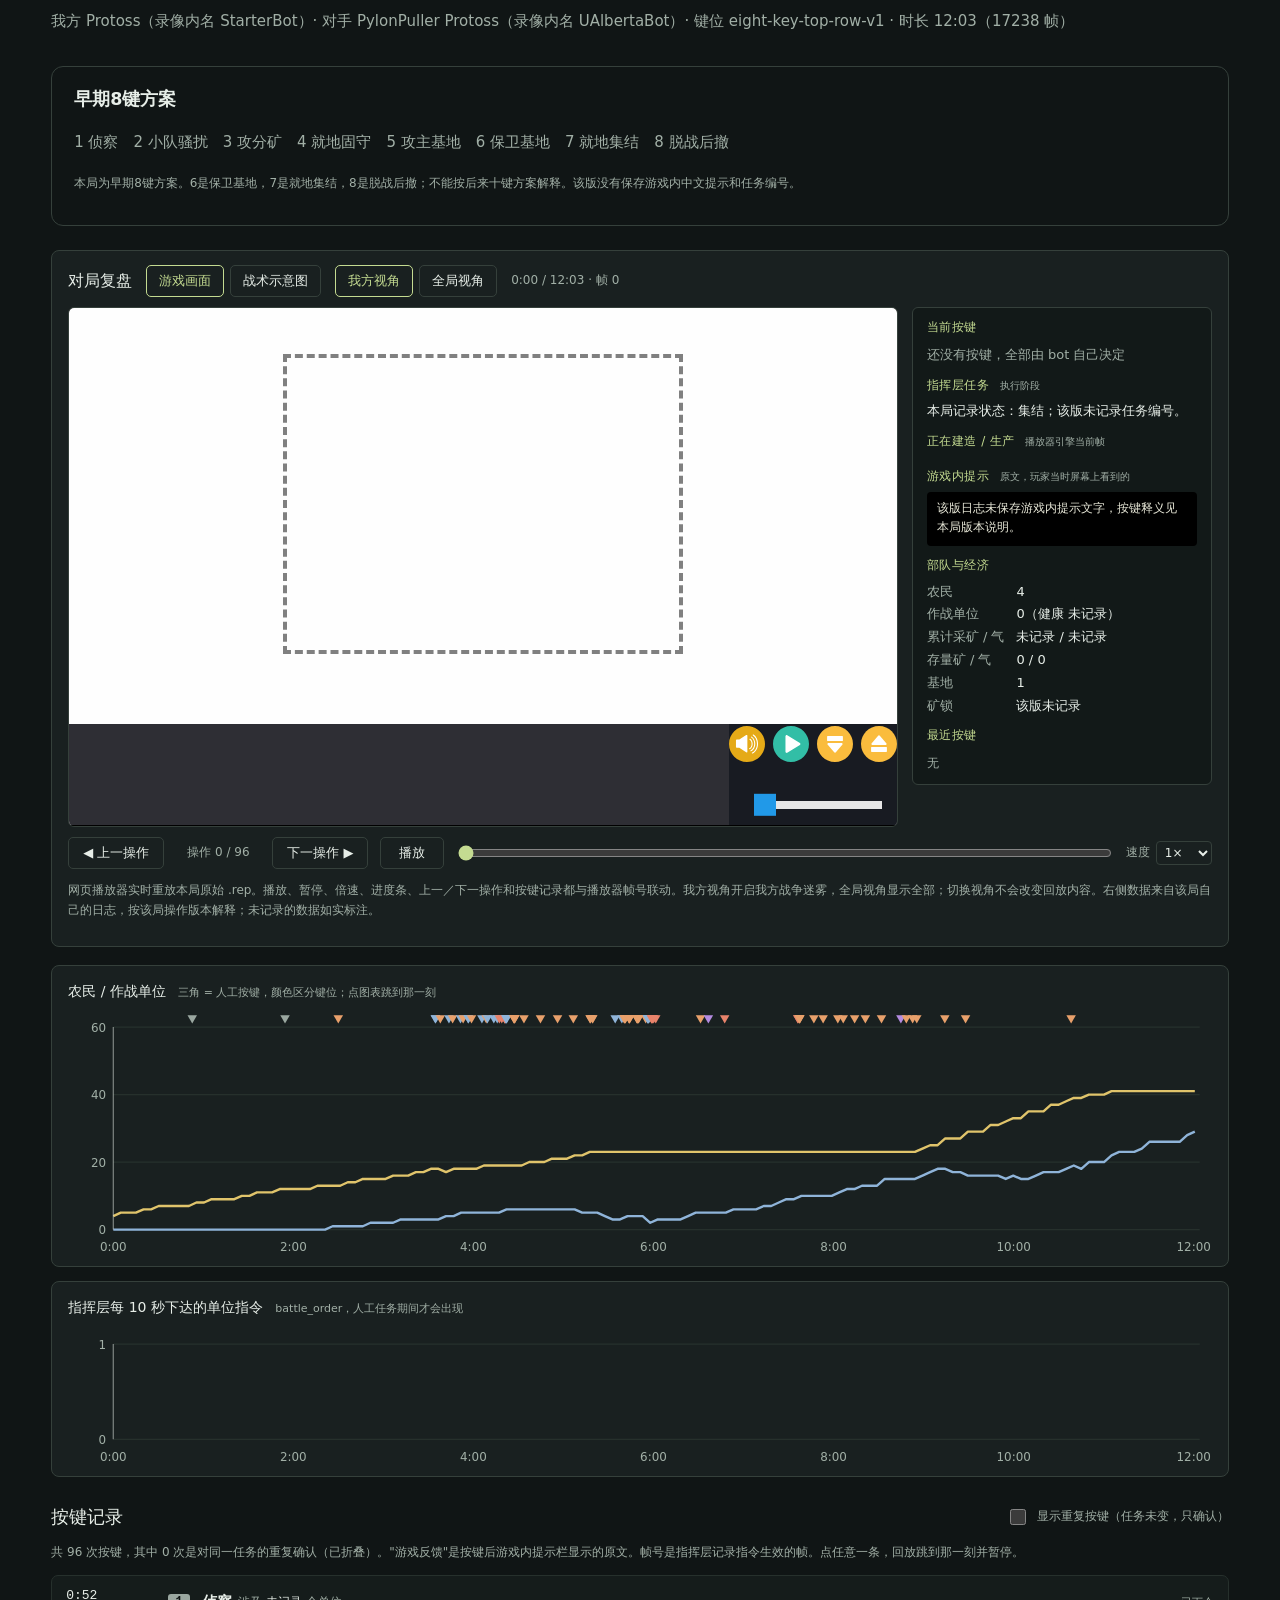
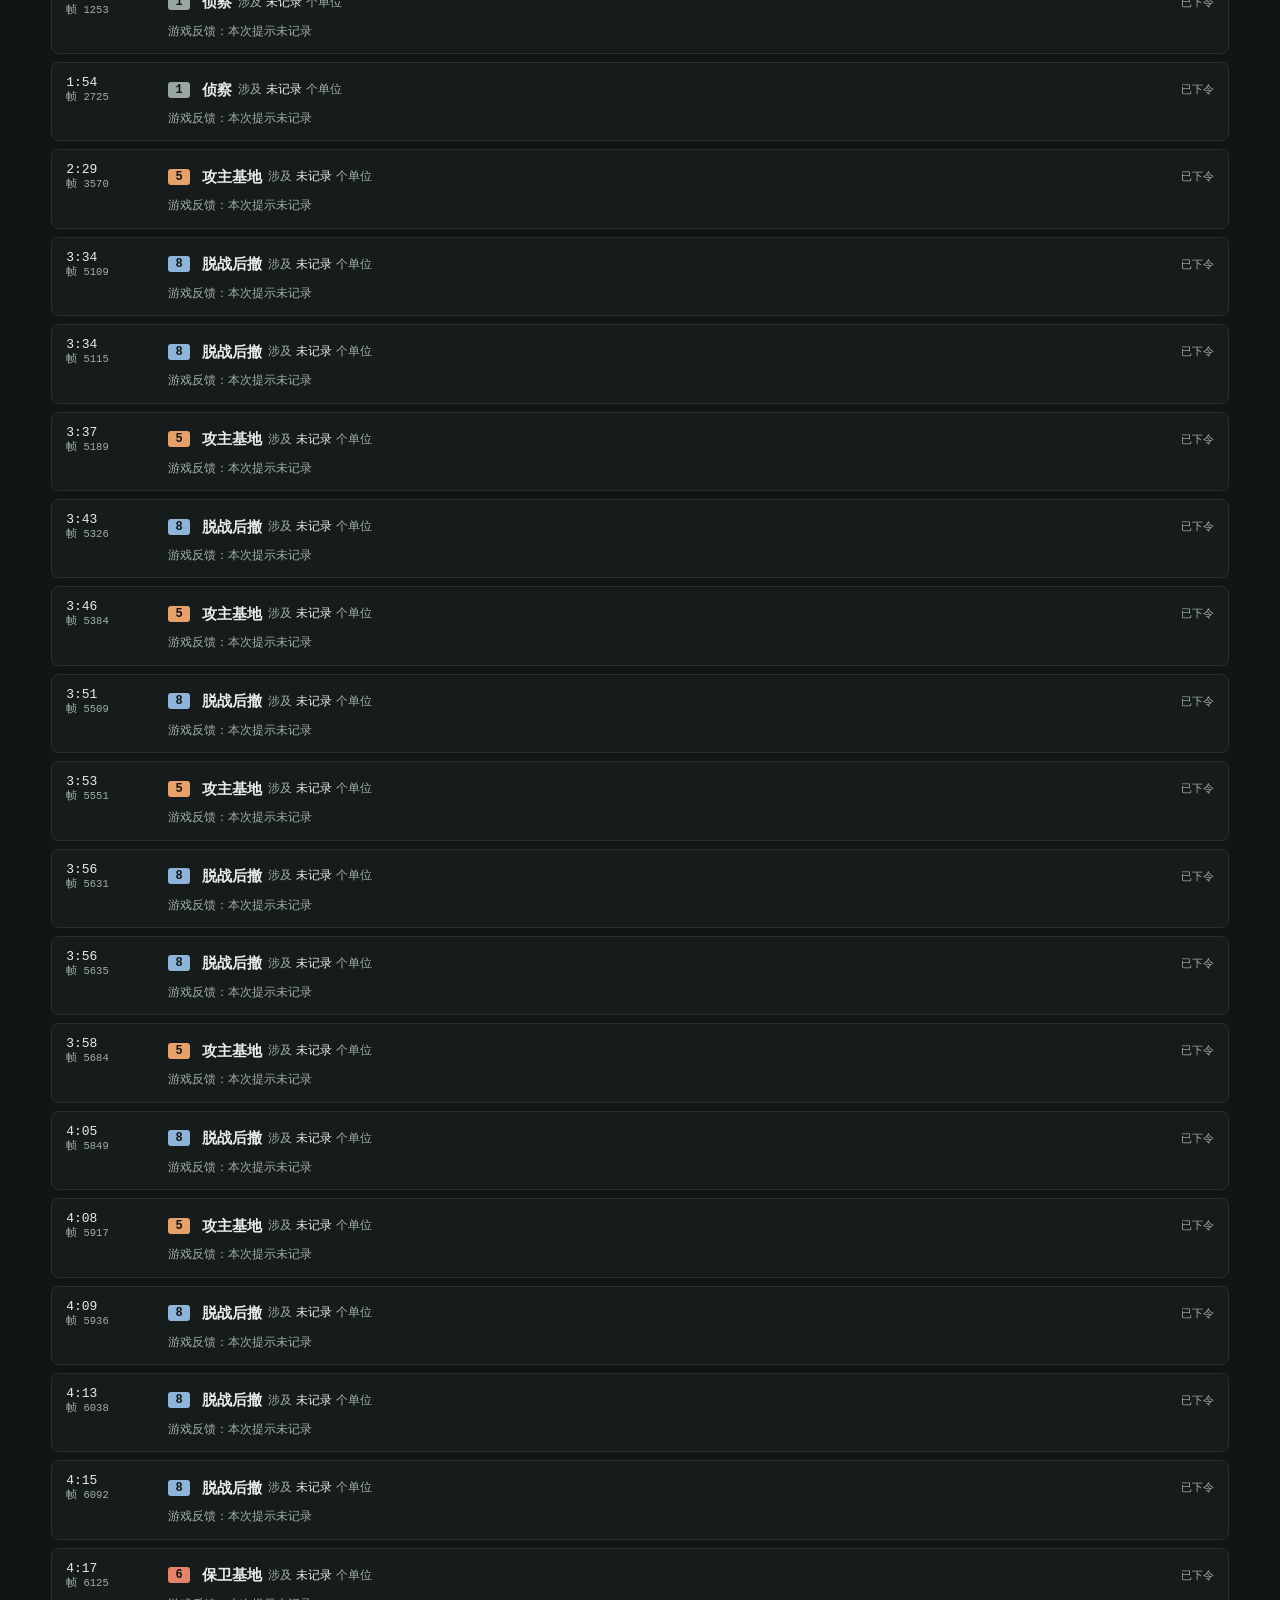
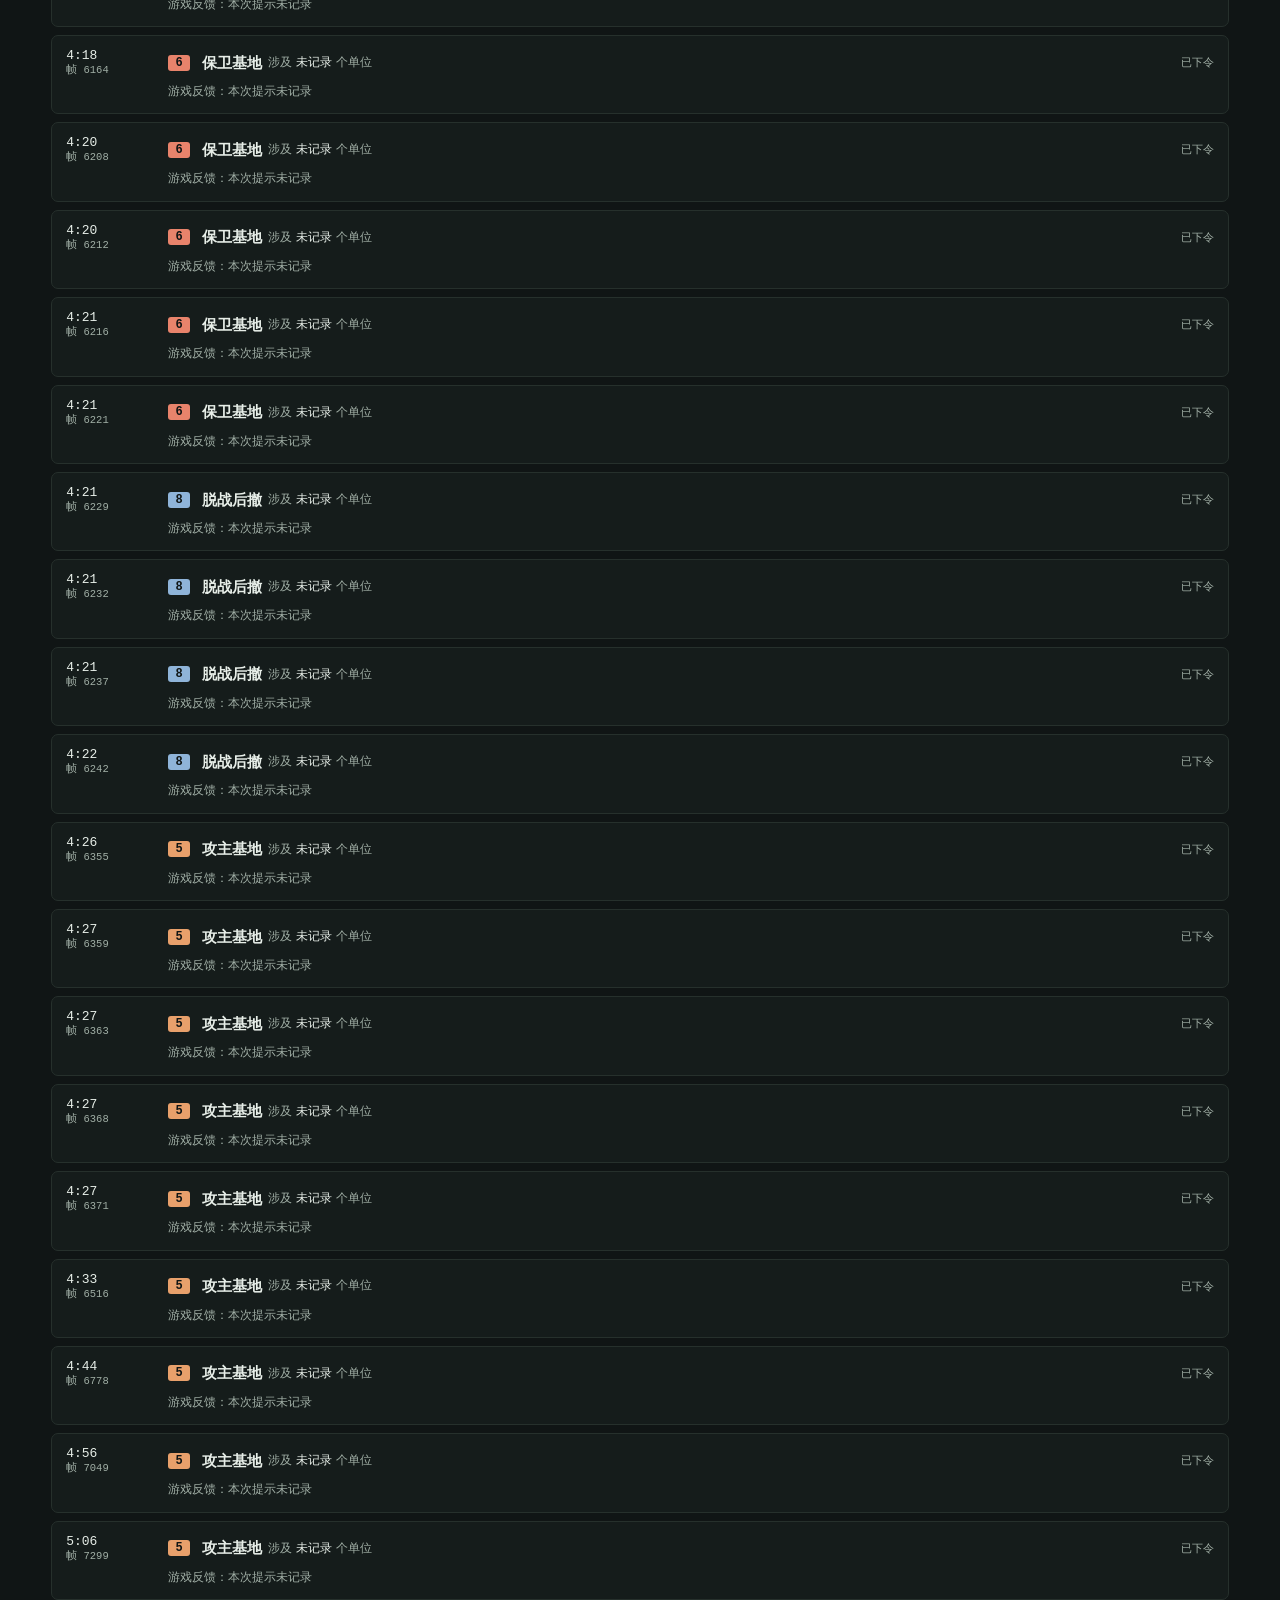
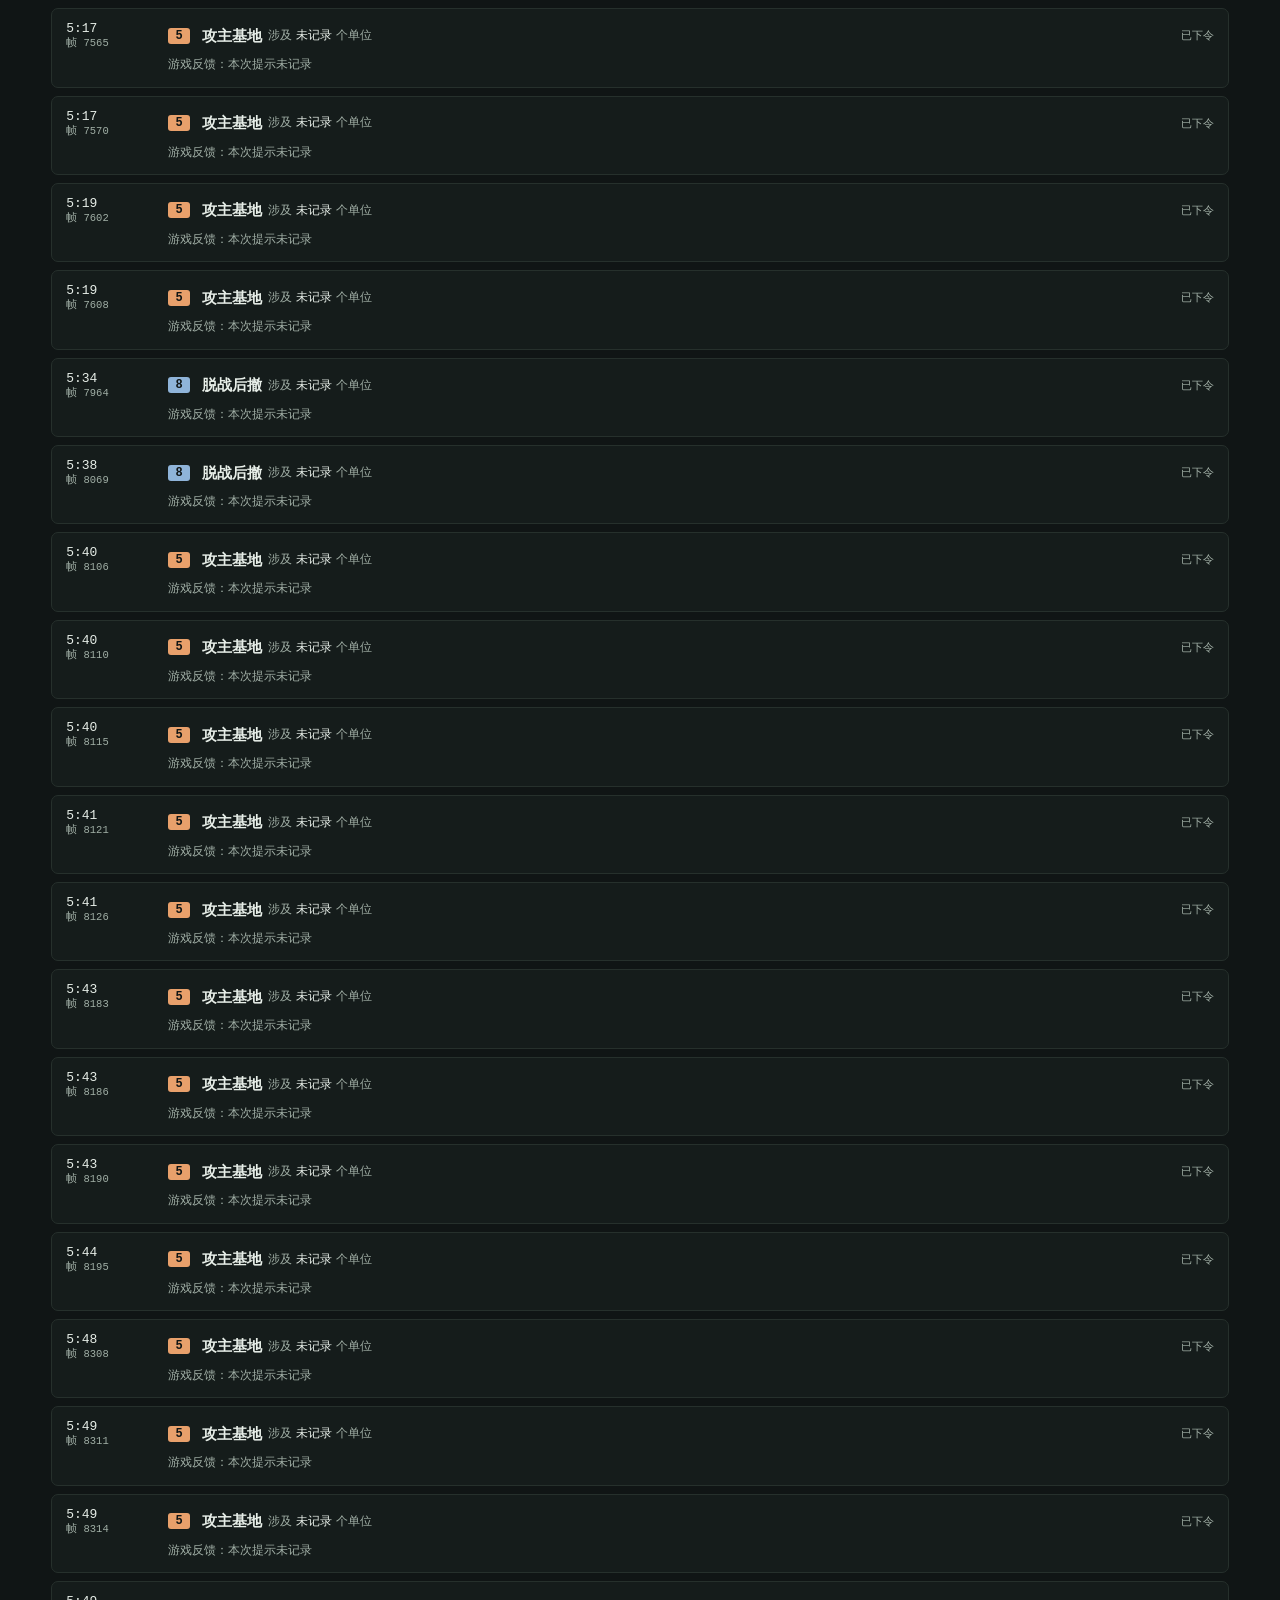
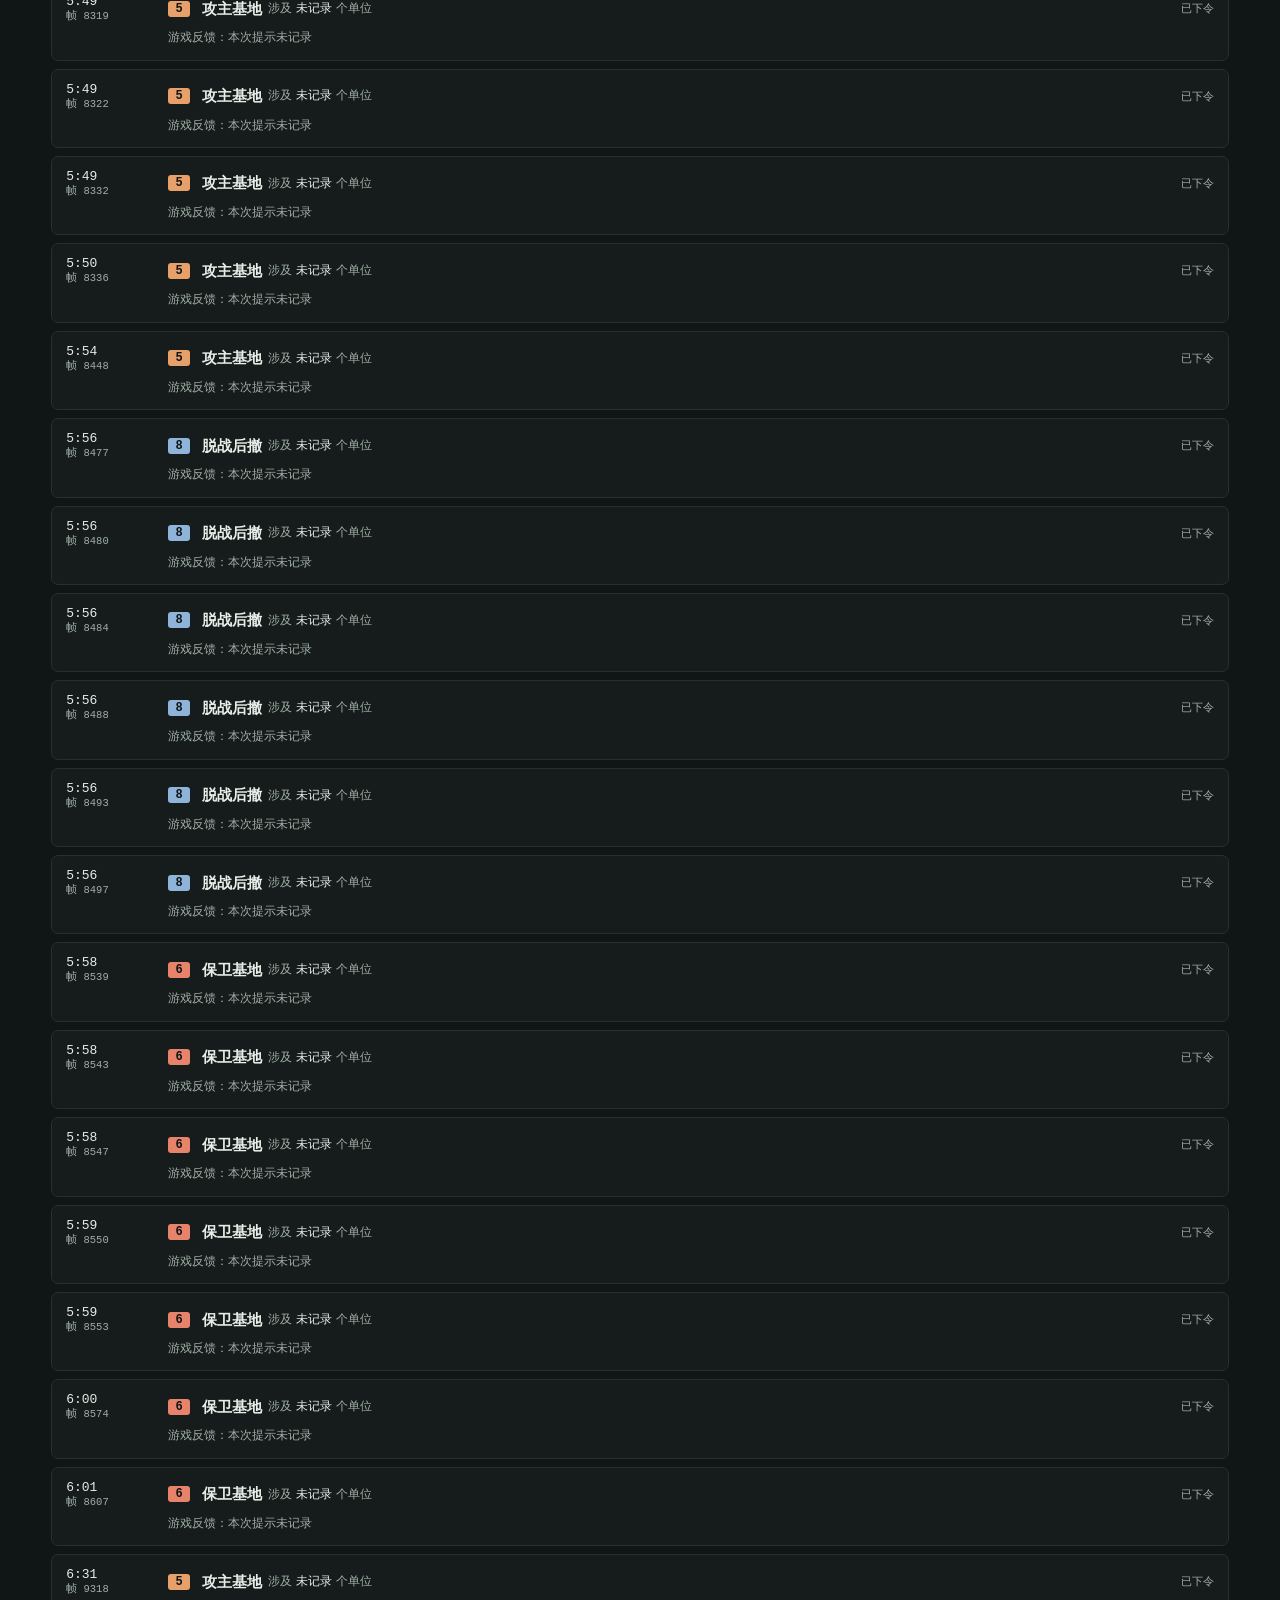
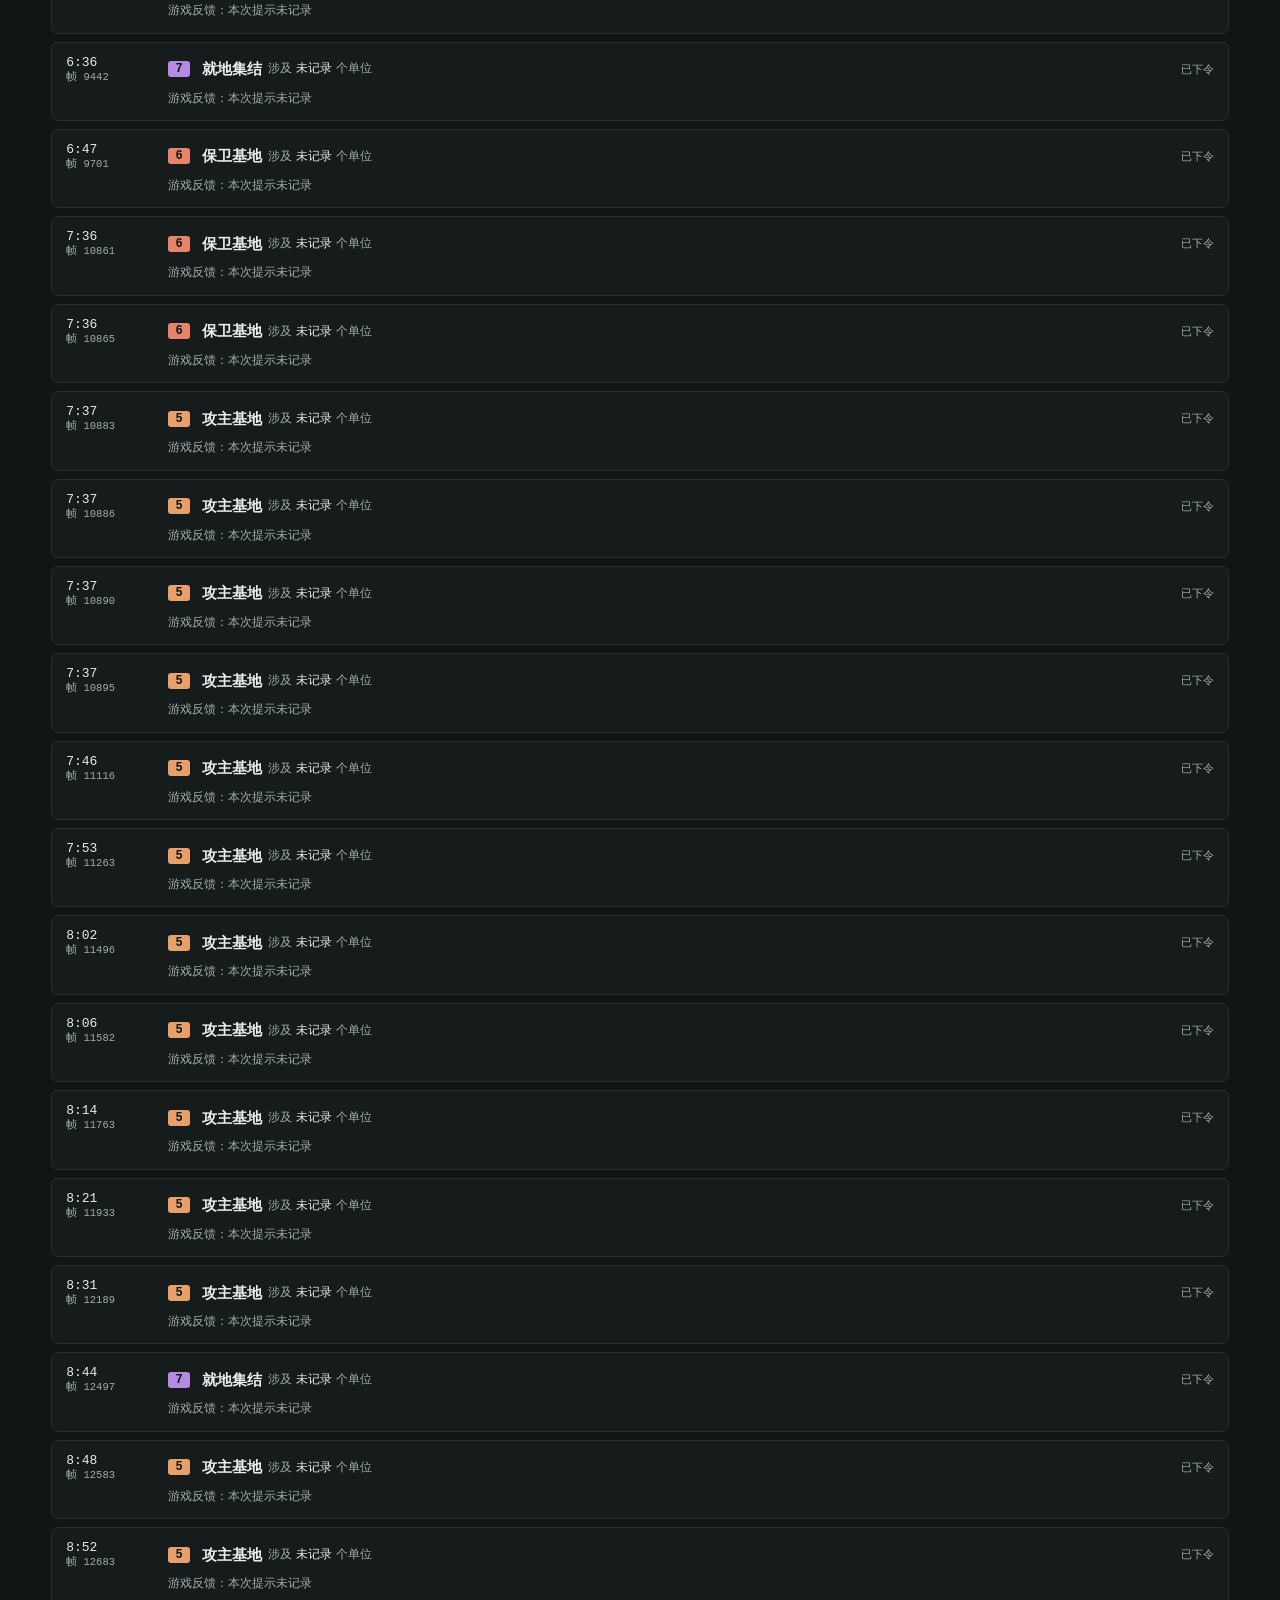
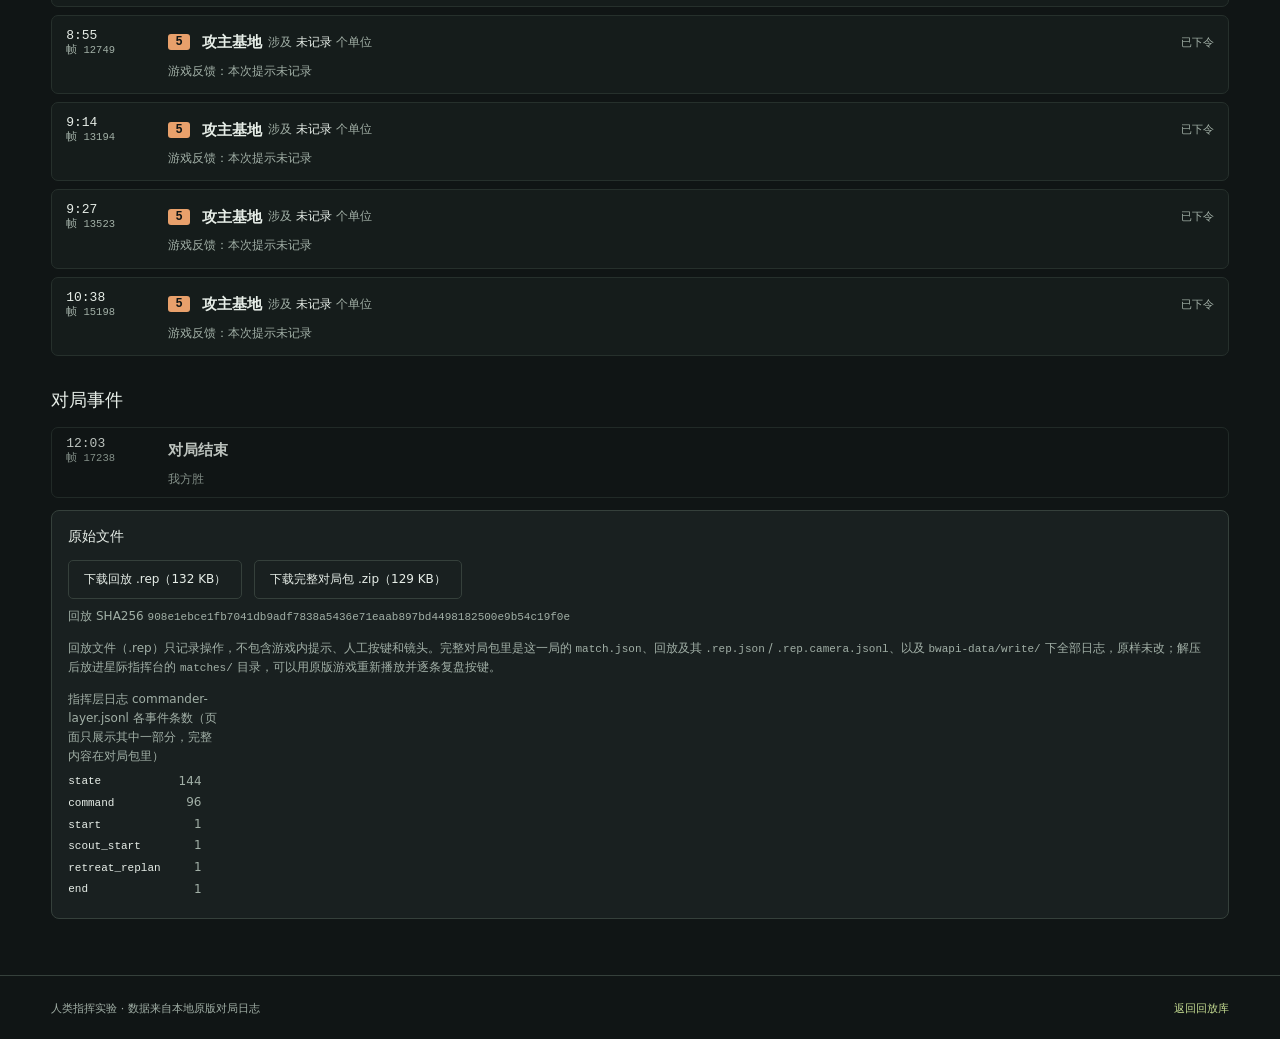
==== commit 2cea0355: "Hide play dates on the human commander page and move the first two matches last Removes the intro te" ====
--- a/site/human-commander/index.html
+++ b/site/human-commander/index.html
@@ -9,8 +9,6 @@
 
 <section class="hero">
   <h1>人类指挥对局</h1>
-  <p class="lede">同一个 bot（基线 <b>v6-fix-r1-20261110</b>）照常运营和作战，人用按键下达高层指令。这些对局在本机<b>原版 StarCraft 1.16.1</b> 中进行，横跨多轮操作迭代，按键含义按每局当时的版本展示。网页实时重放原始 .rep，可切换<b>我方 / 全局视角</b>；按键、提示和部队数据取自各局日志，可逐条跳转。保留原有两局在前，后续追加的本地对局按开始时间排列。</p>
-  <p class="muted" id="summary"></p>
   <div class="highlights hc-cards" id="games"></div>
 </section>
 
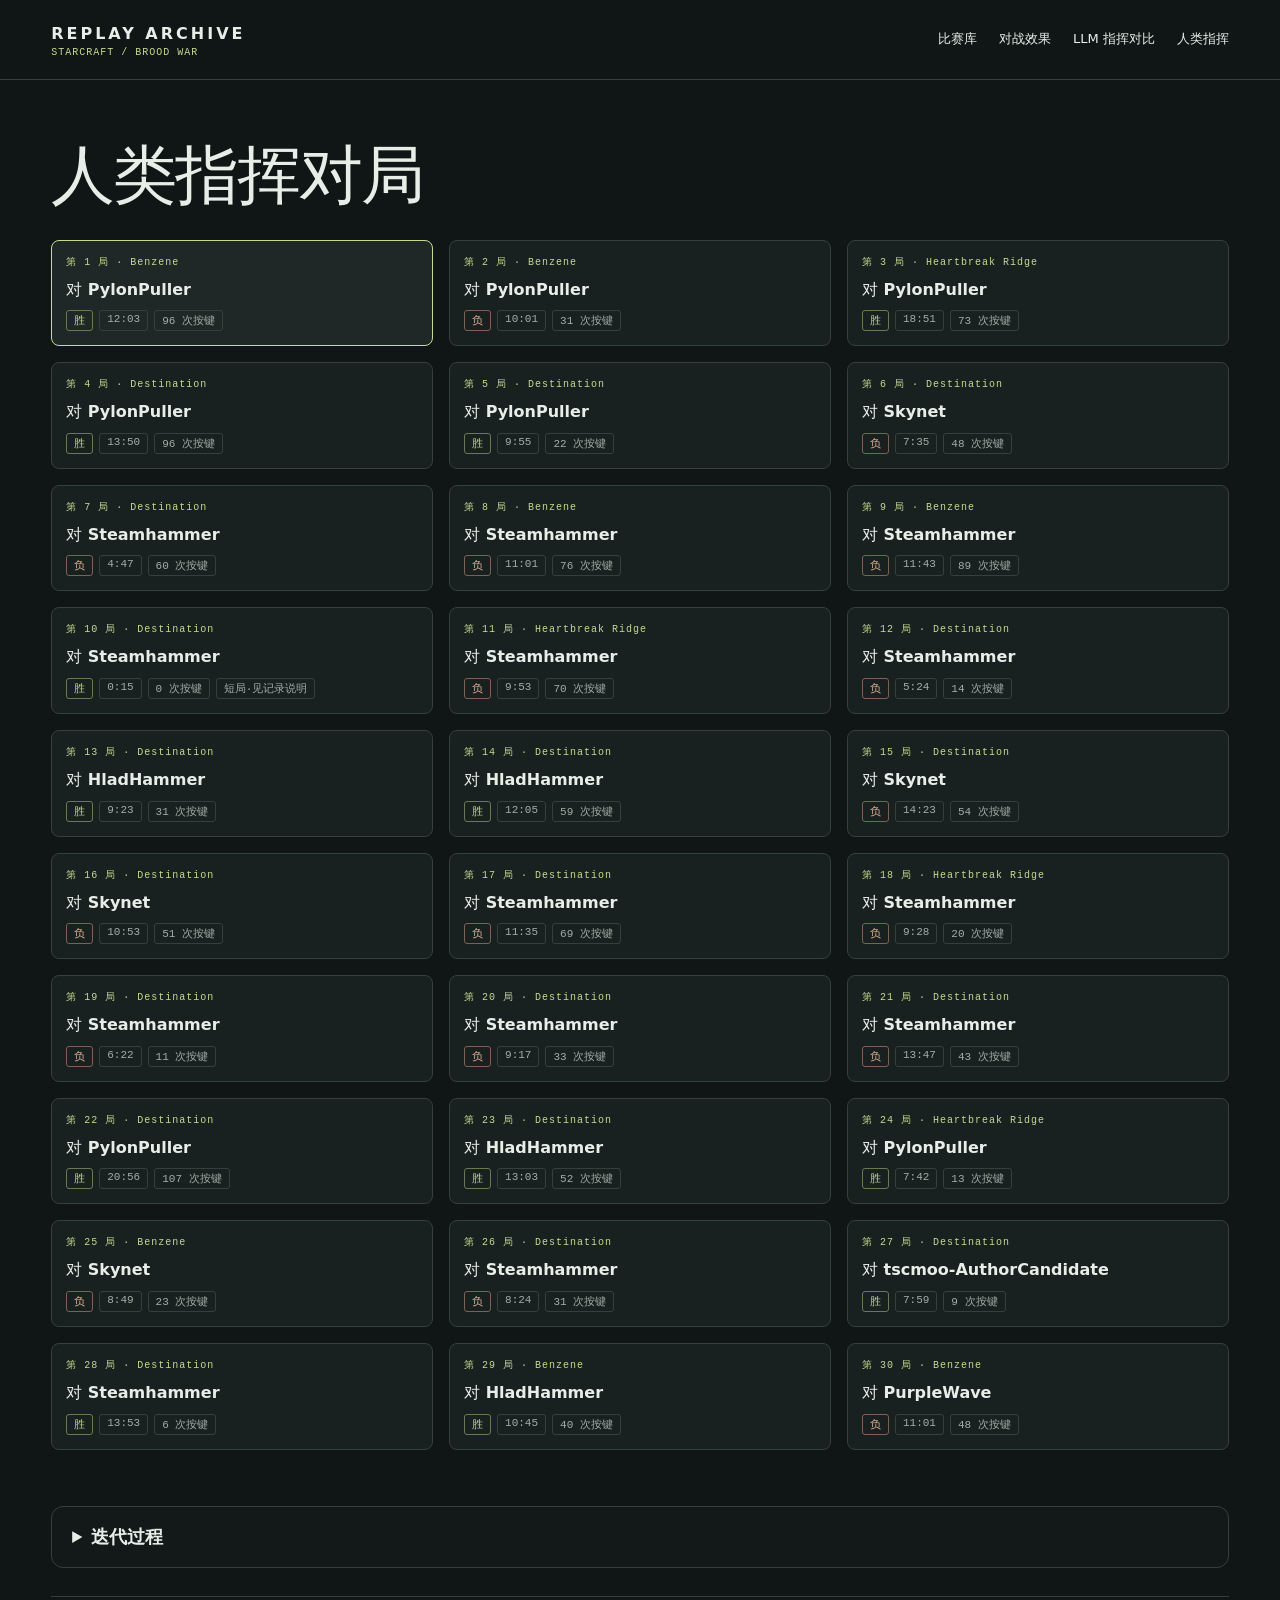
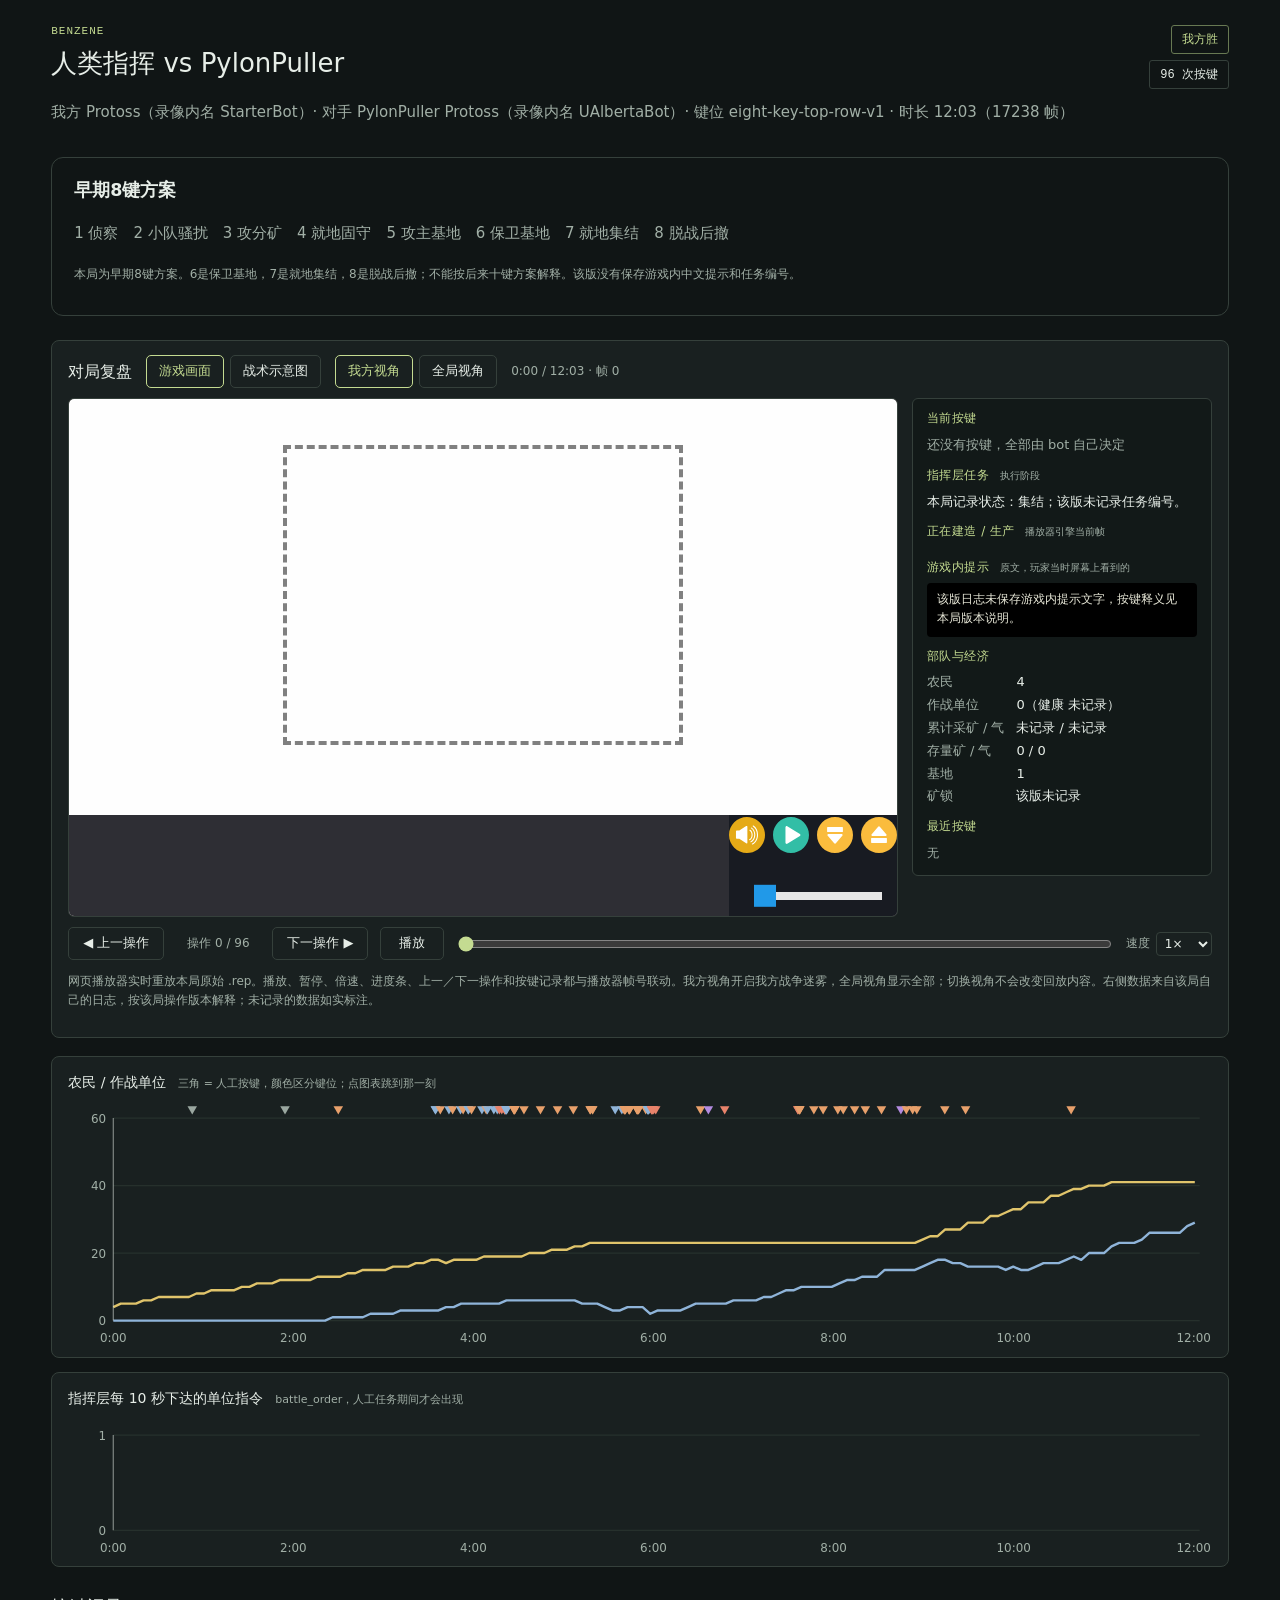
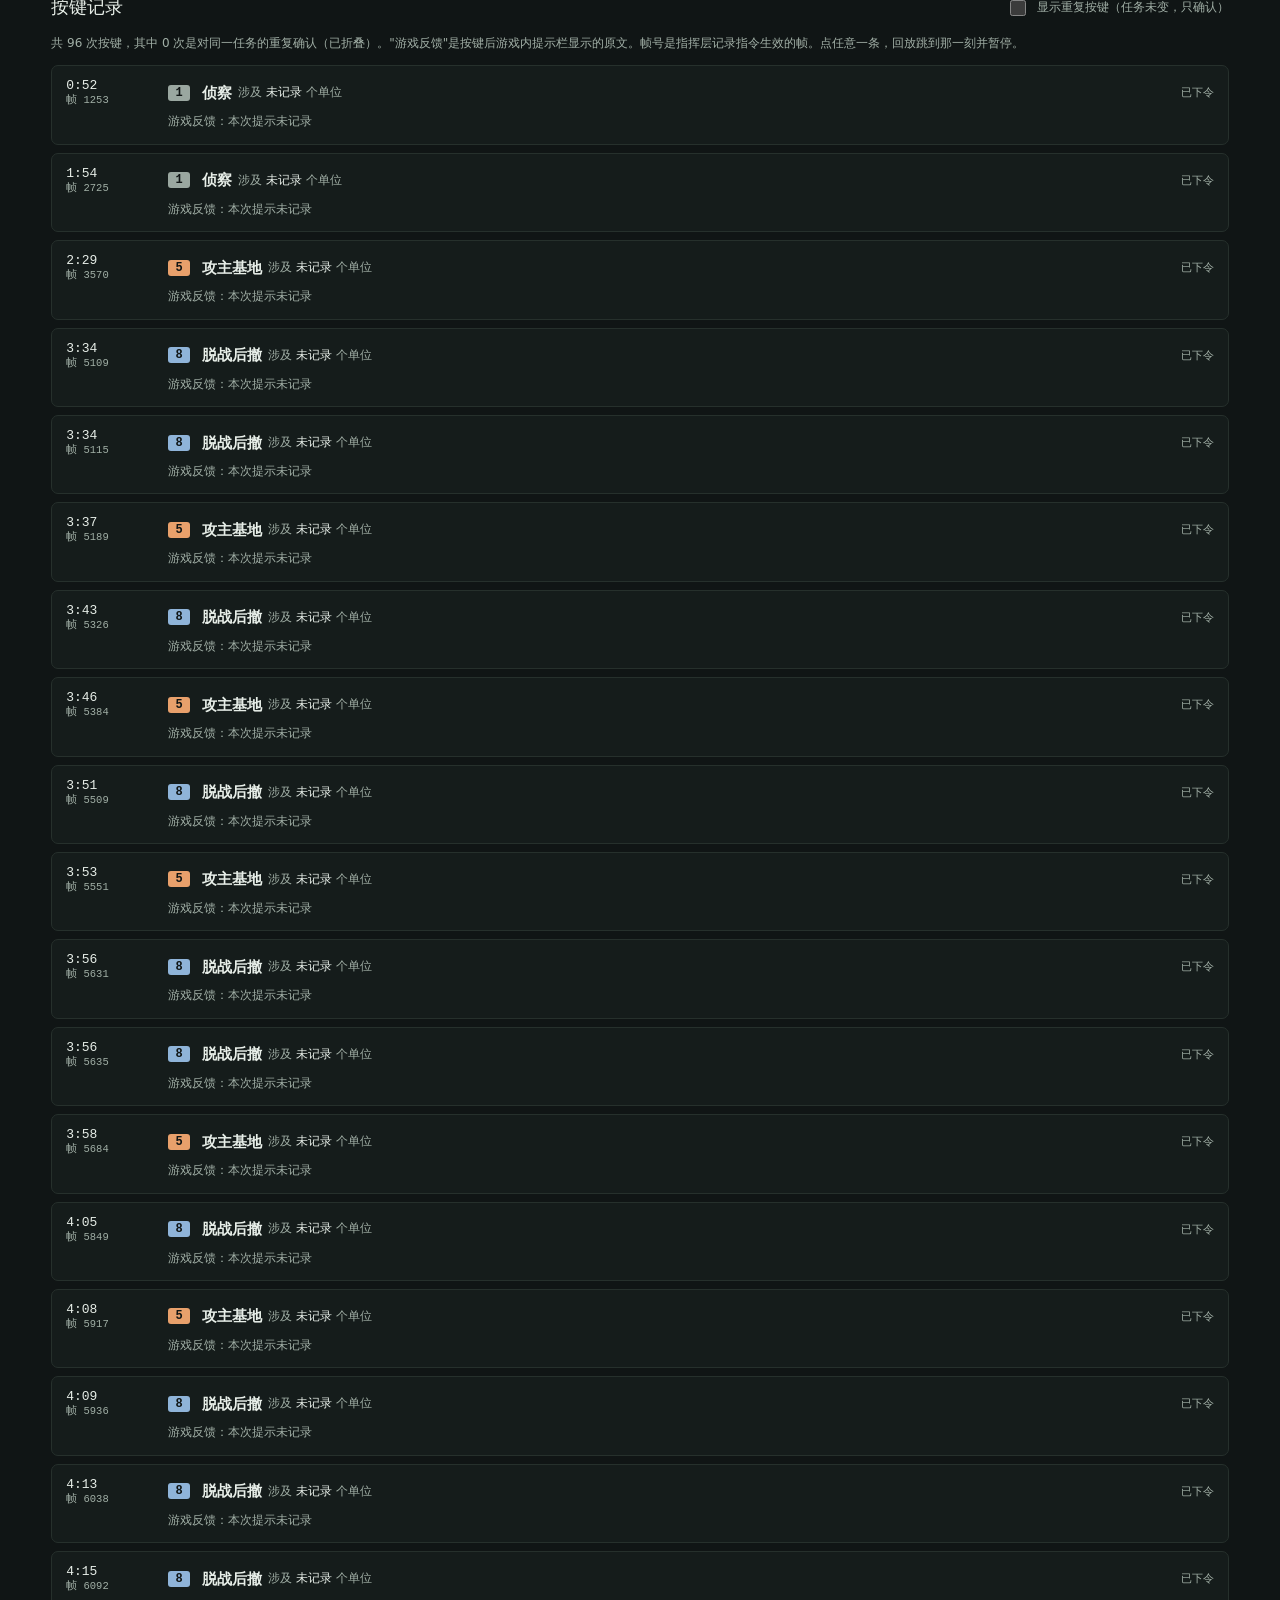
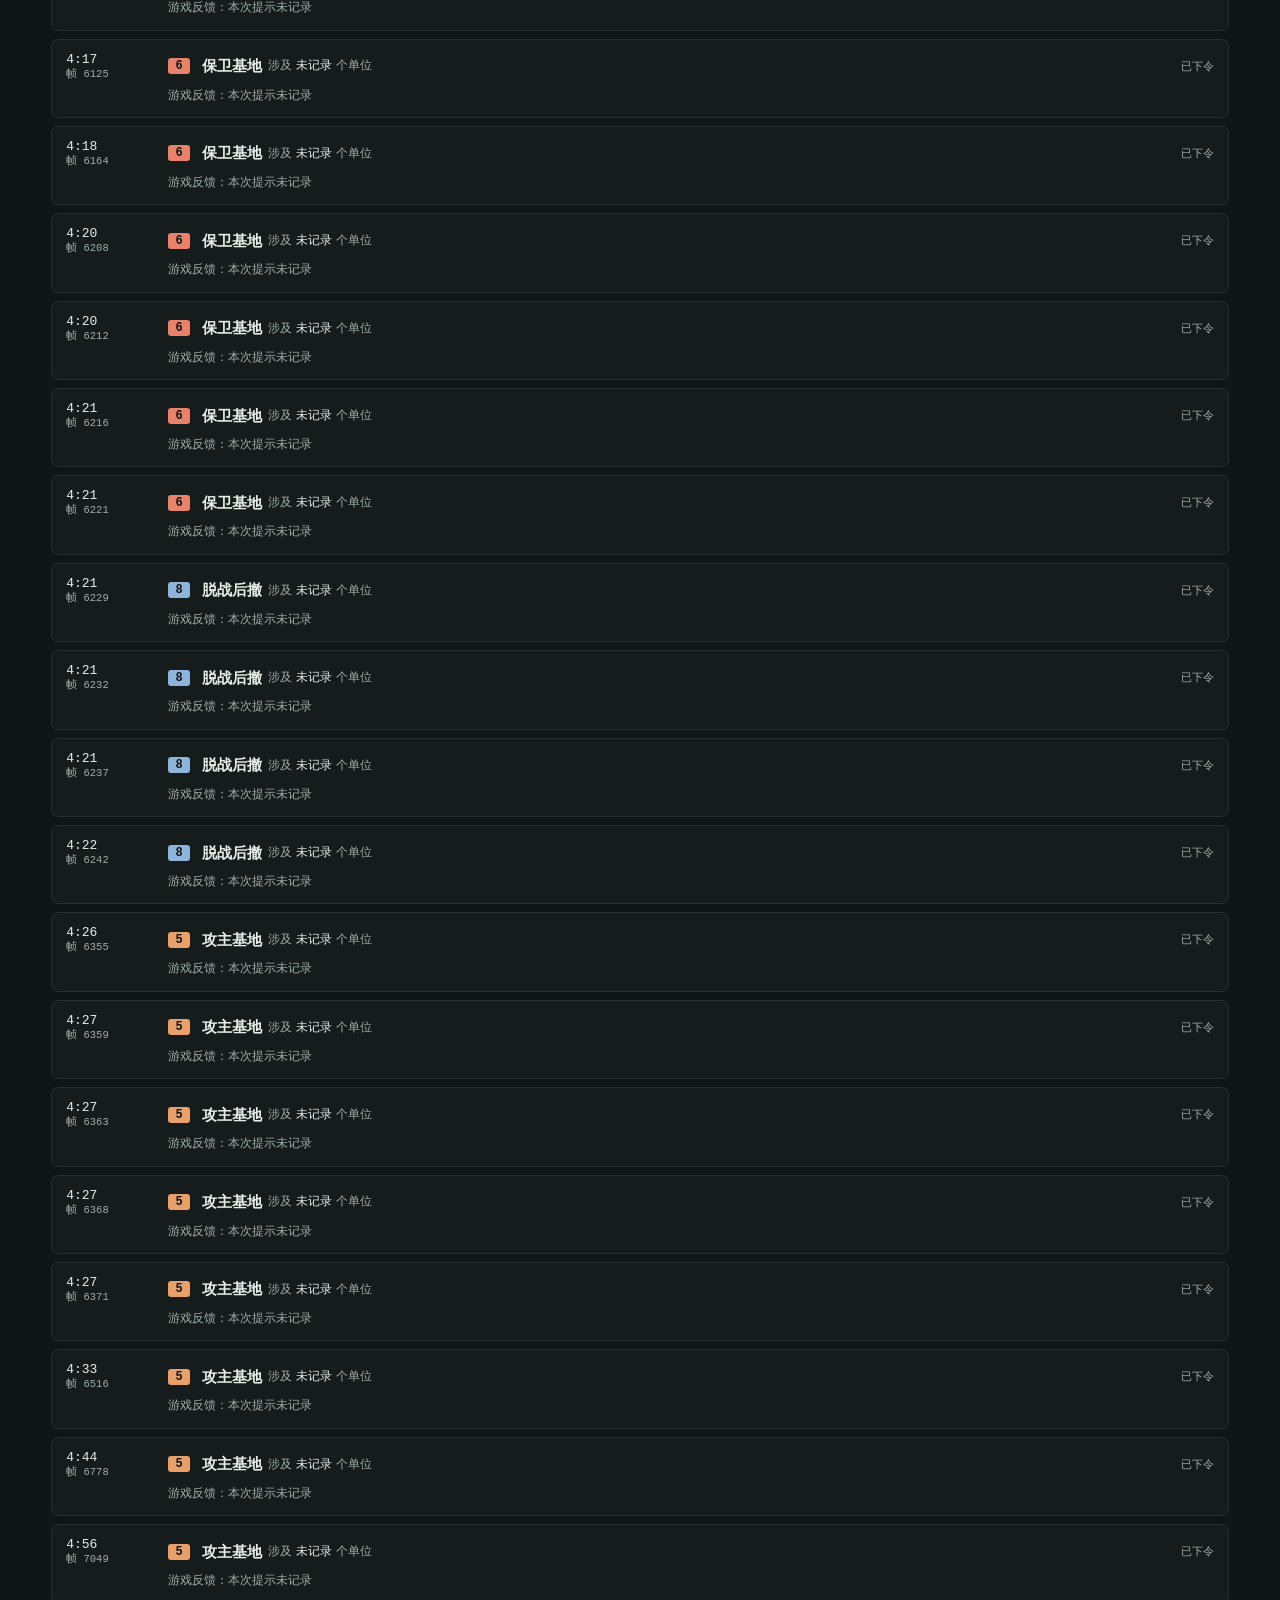
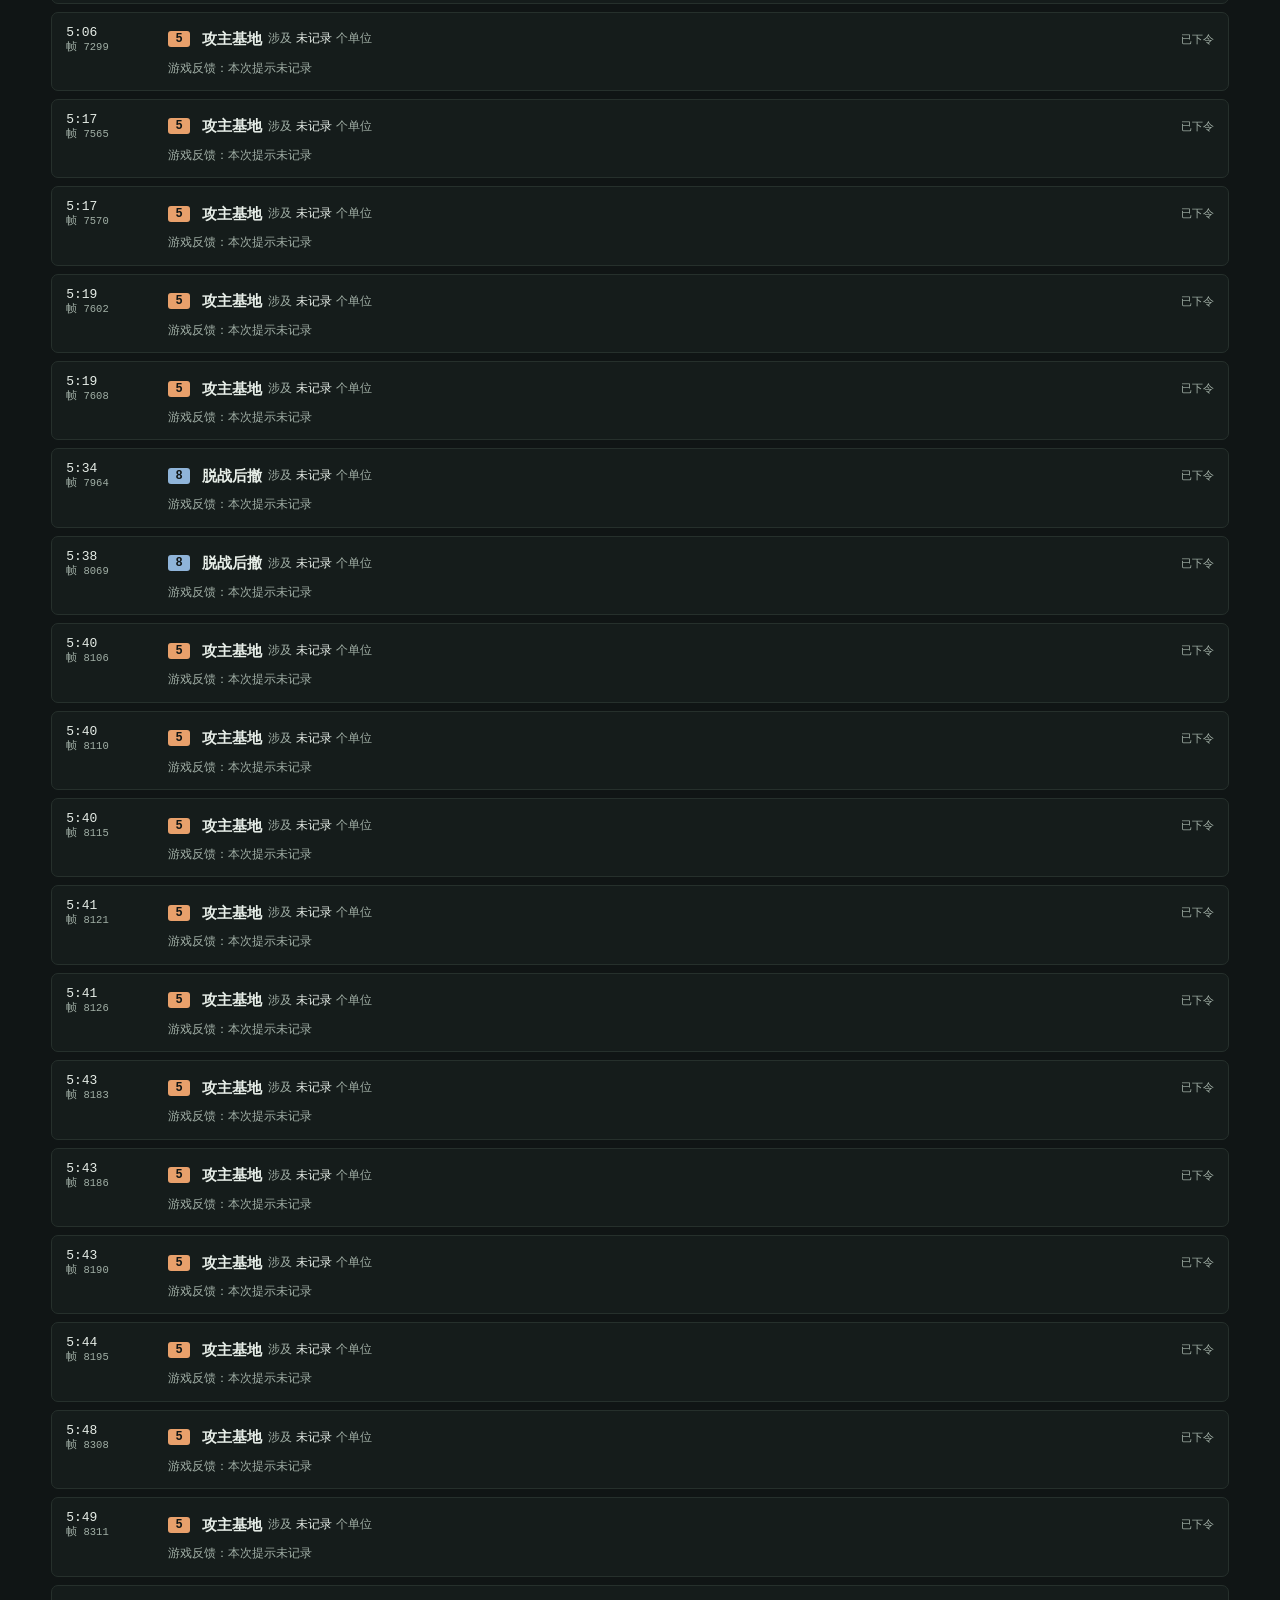
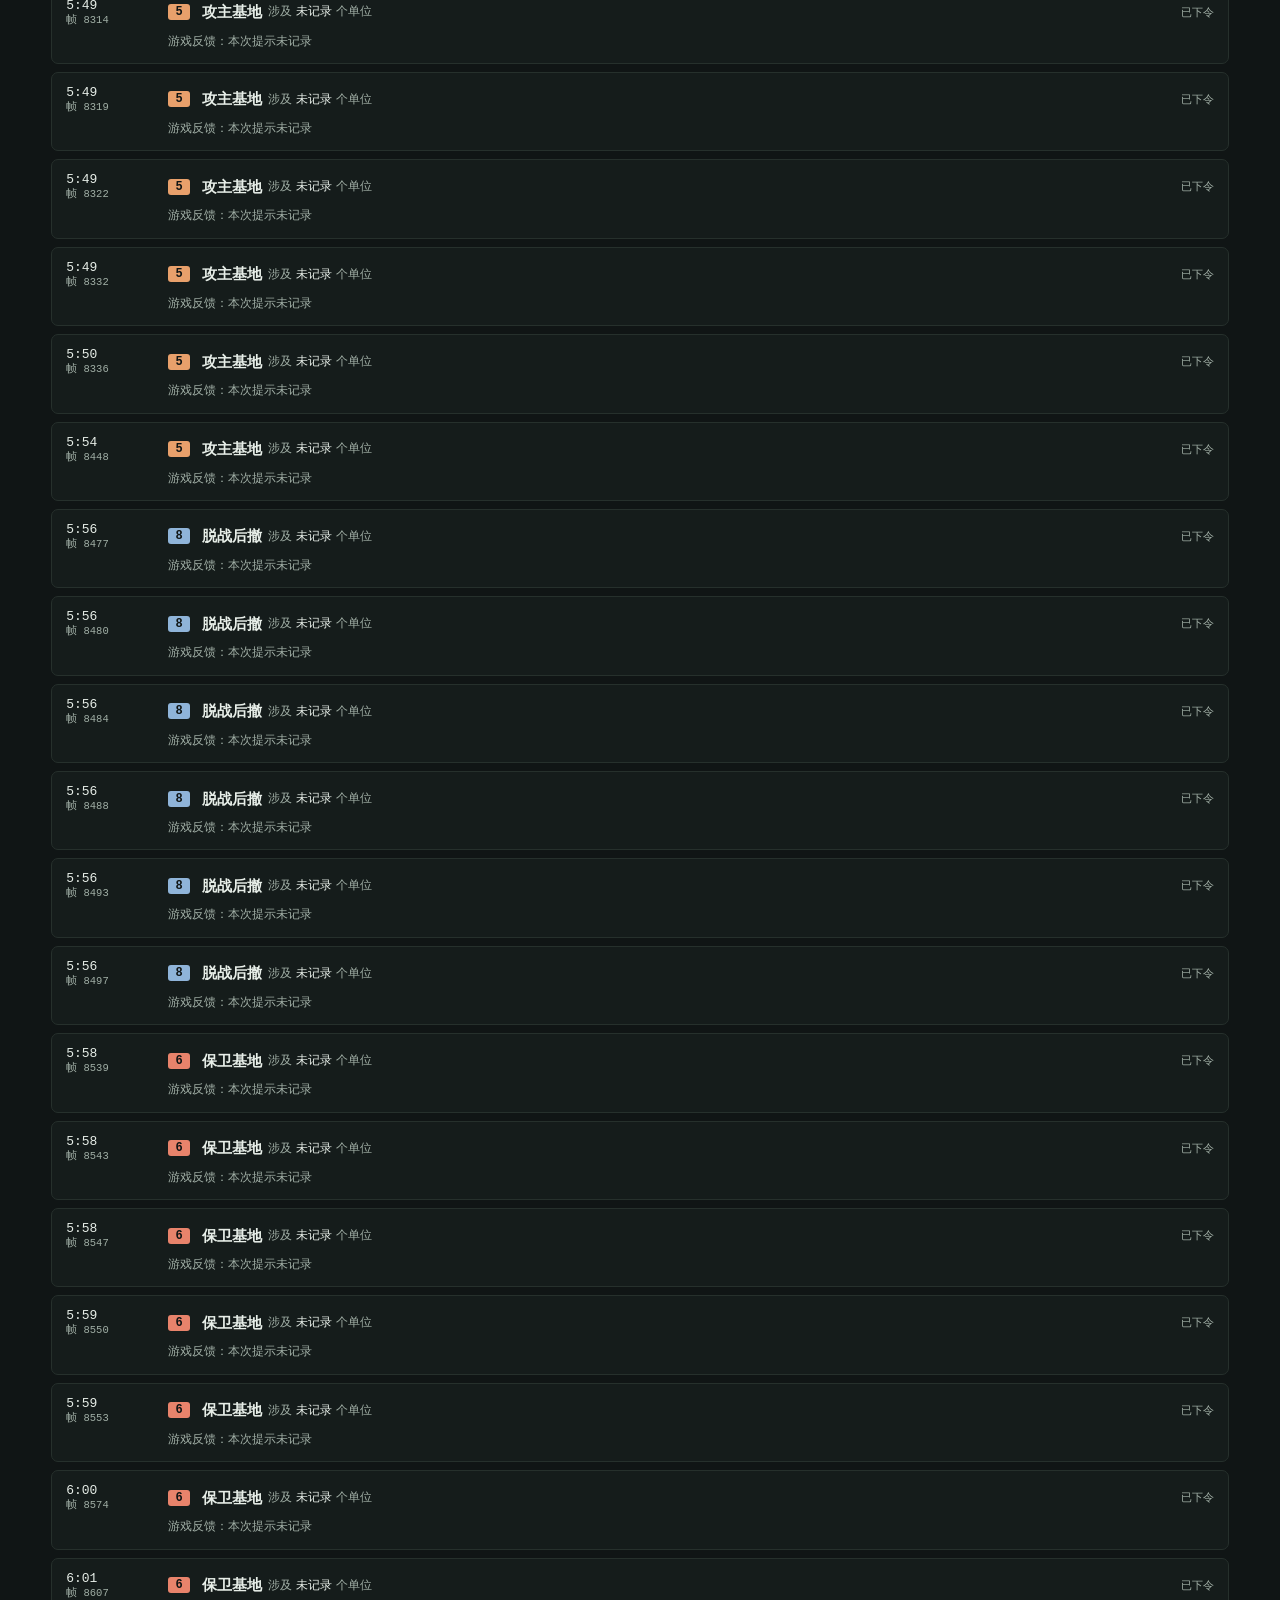
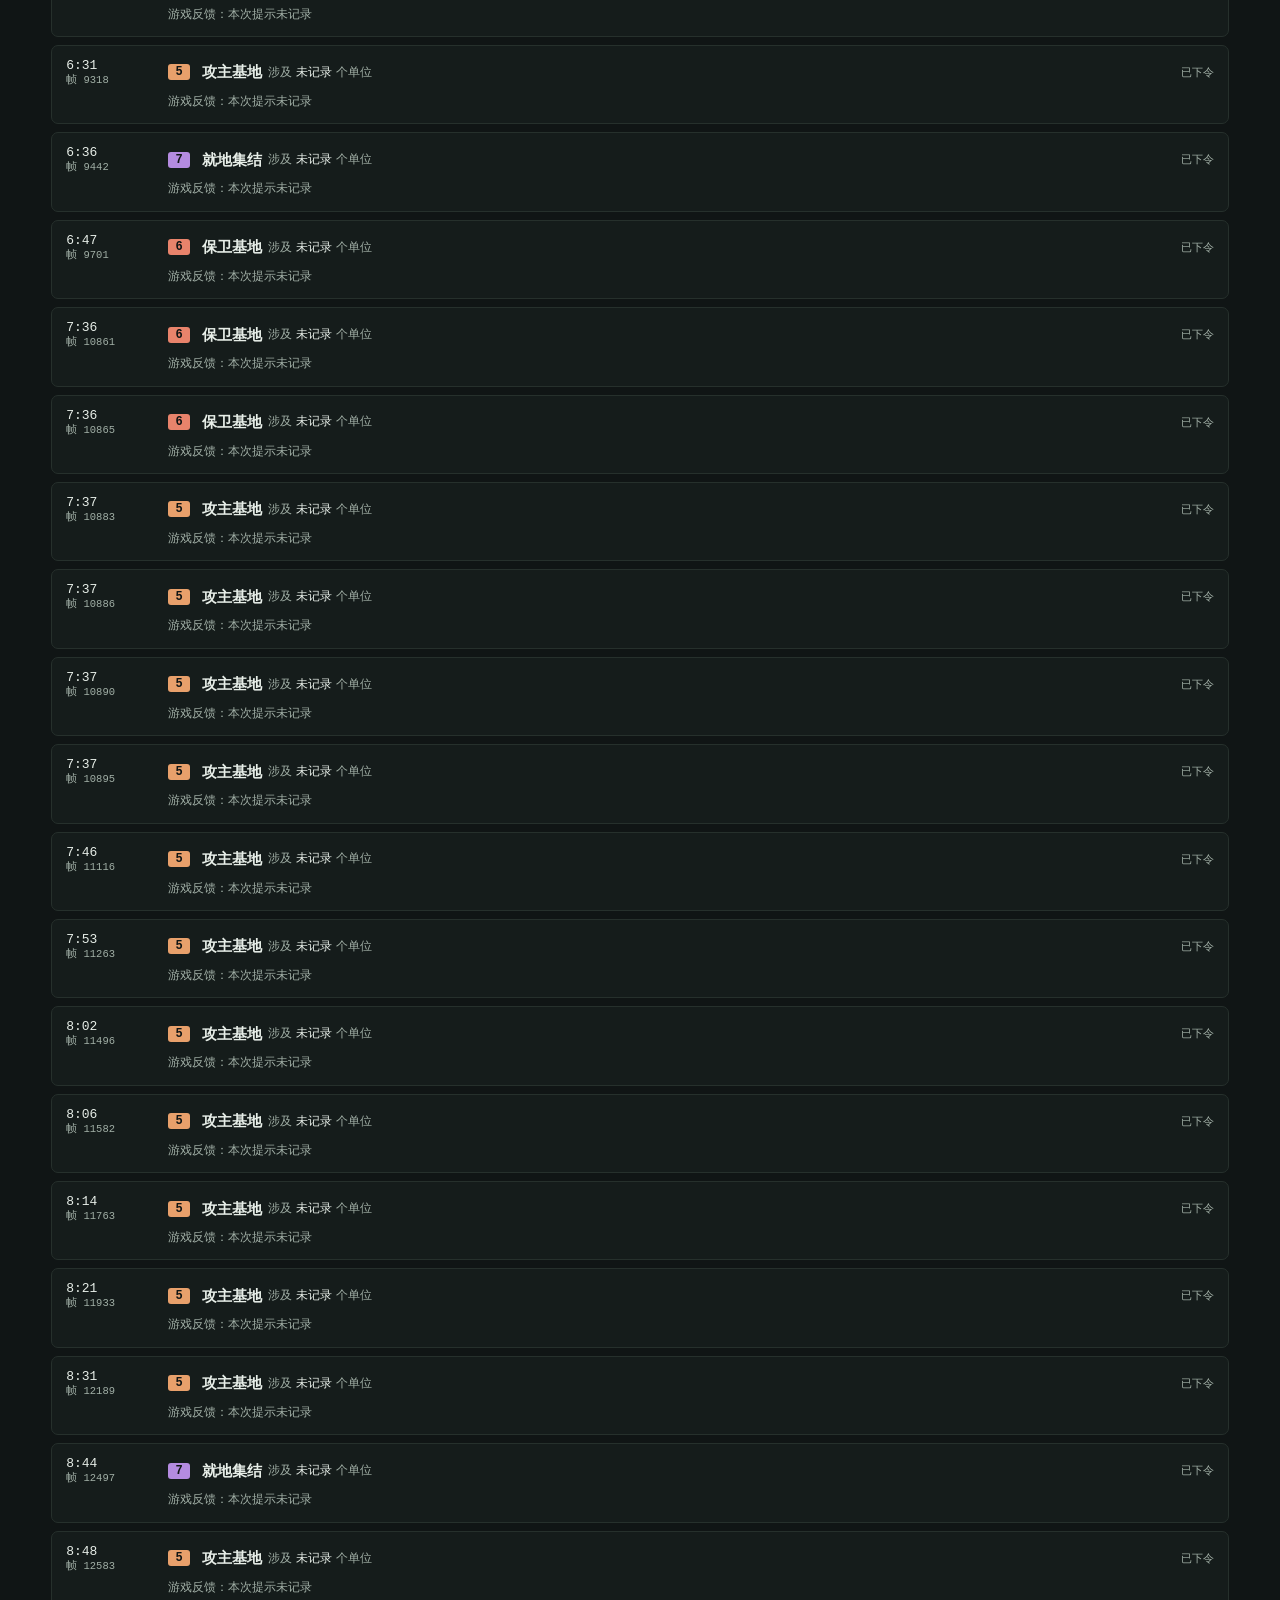
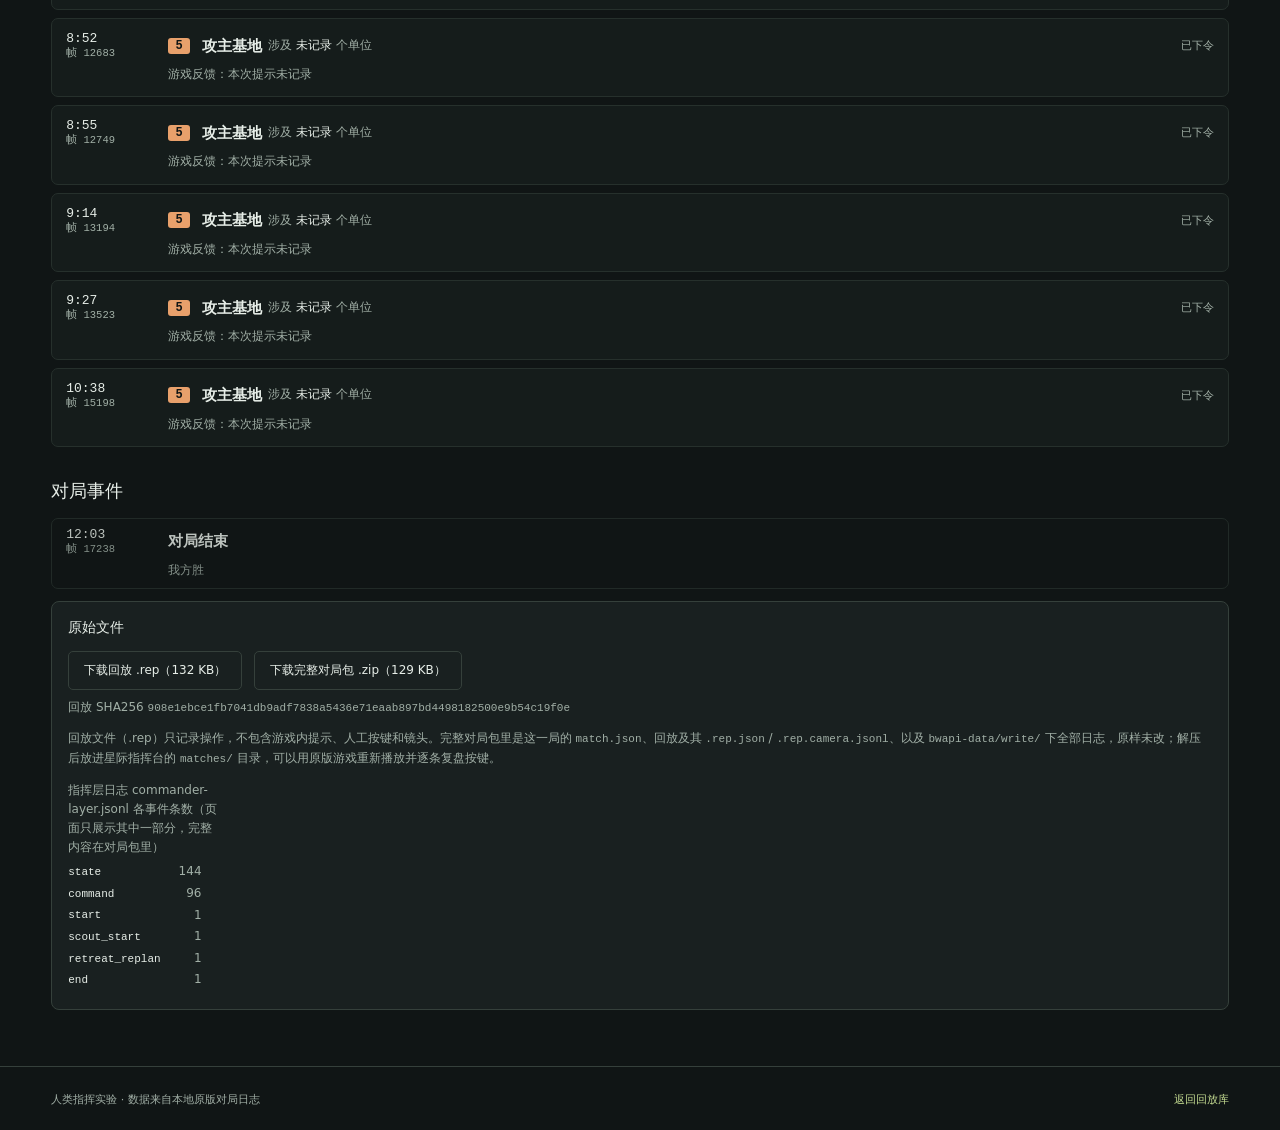
==== commit 9b7cfd79: "Add verbatim human commander iteration notes" ====
--- a/site/human-commander/index.html
+++ b/site/human-commander/index.html
@@ -10,6 +10,13 @@
 <section class="hero">
   <h1>人类指挥对局</h1>
   <div class="highlights hc-cards" id="games"></div>
+</section>
+
+<section aria-label="迭代过程" style="margin:0 0 28px">
+  <details style="border:1px solid var(--line,#34413b);border-radius:12px;padding:16px 20px;background:#121918">
+    <summary style="cursor:pointer;font-size:18px;font-weight:600">迭代过程</summary>
+    <iframe src="iteration.html" title="人类指挥迭代过程：飞书文档原文" loading="lazy" style="display:block;width:100%;height:65vh;min-height:300px;border:0;margin-top:16px" sandbox="allow-popups allow-popups-to-escape-sandbox"></iframe>
+  </details>
 </section>
 
 <section id="detail" hidden>
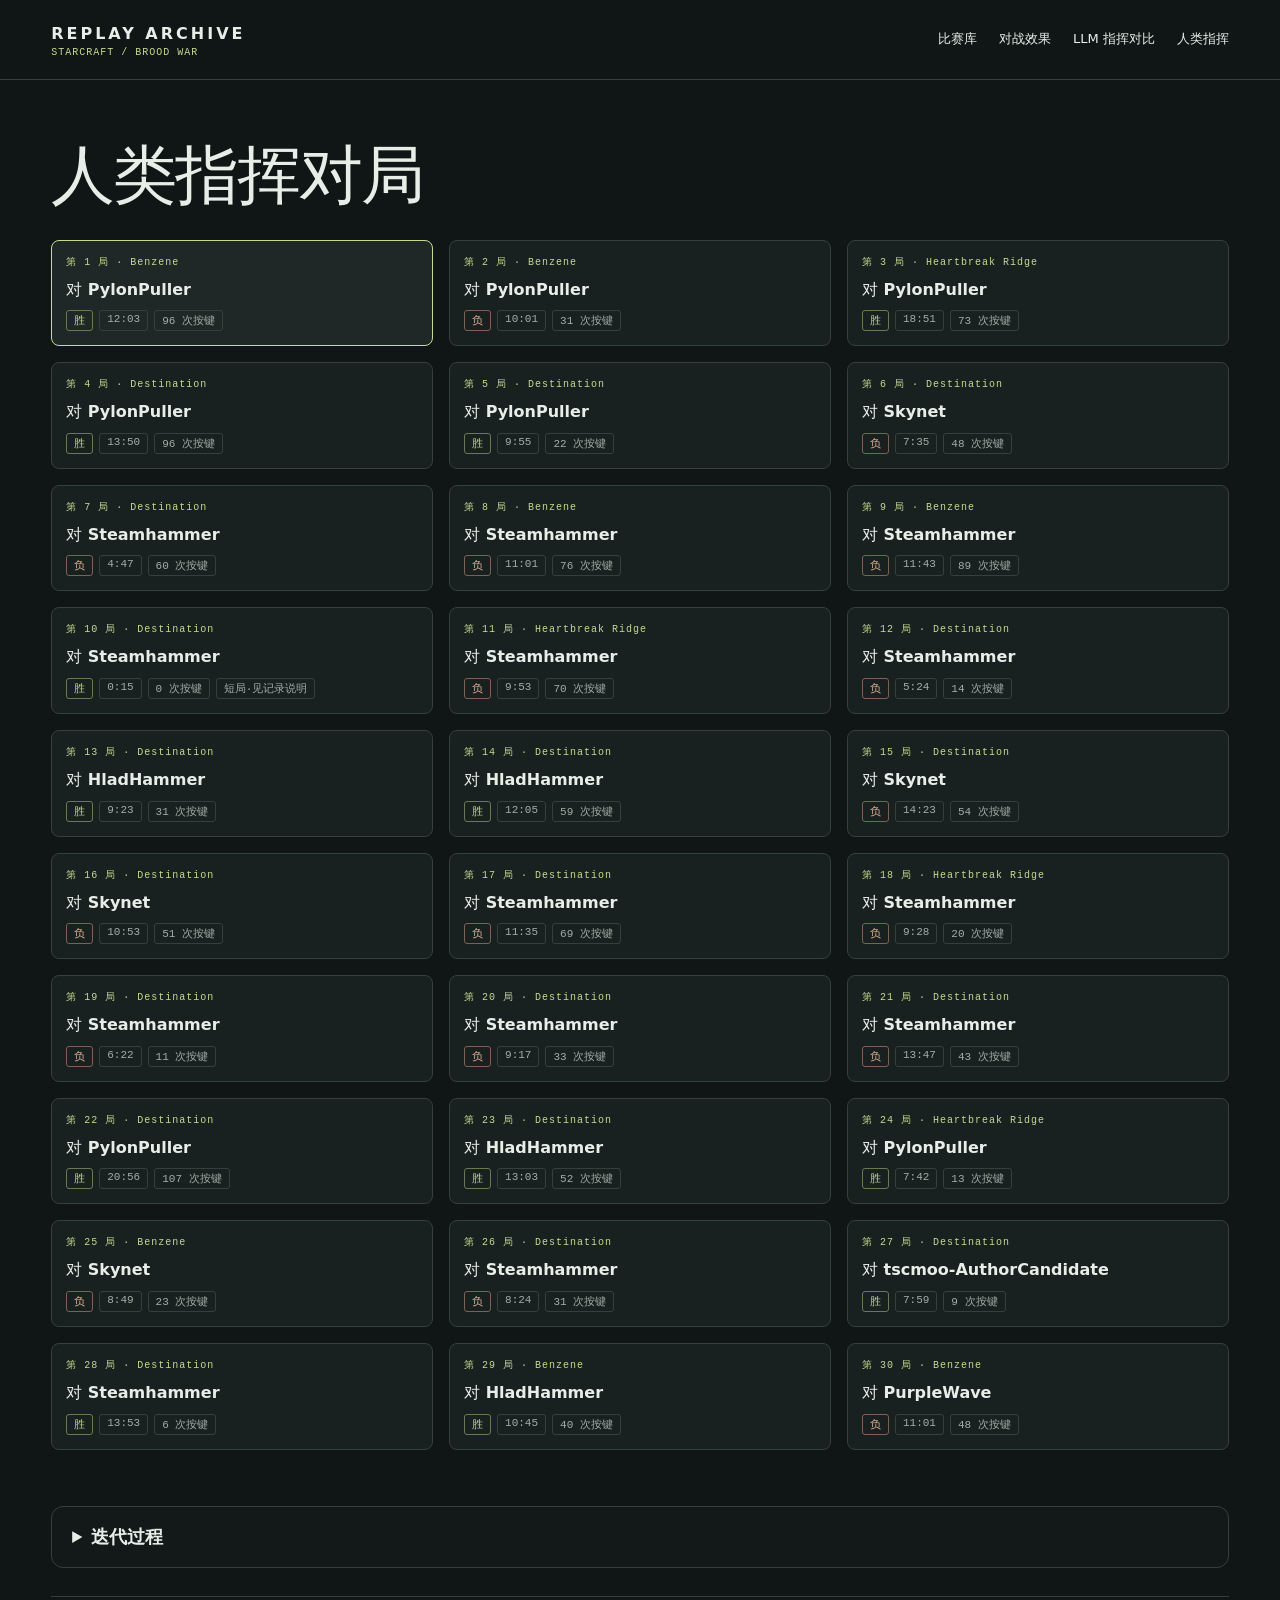
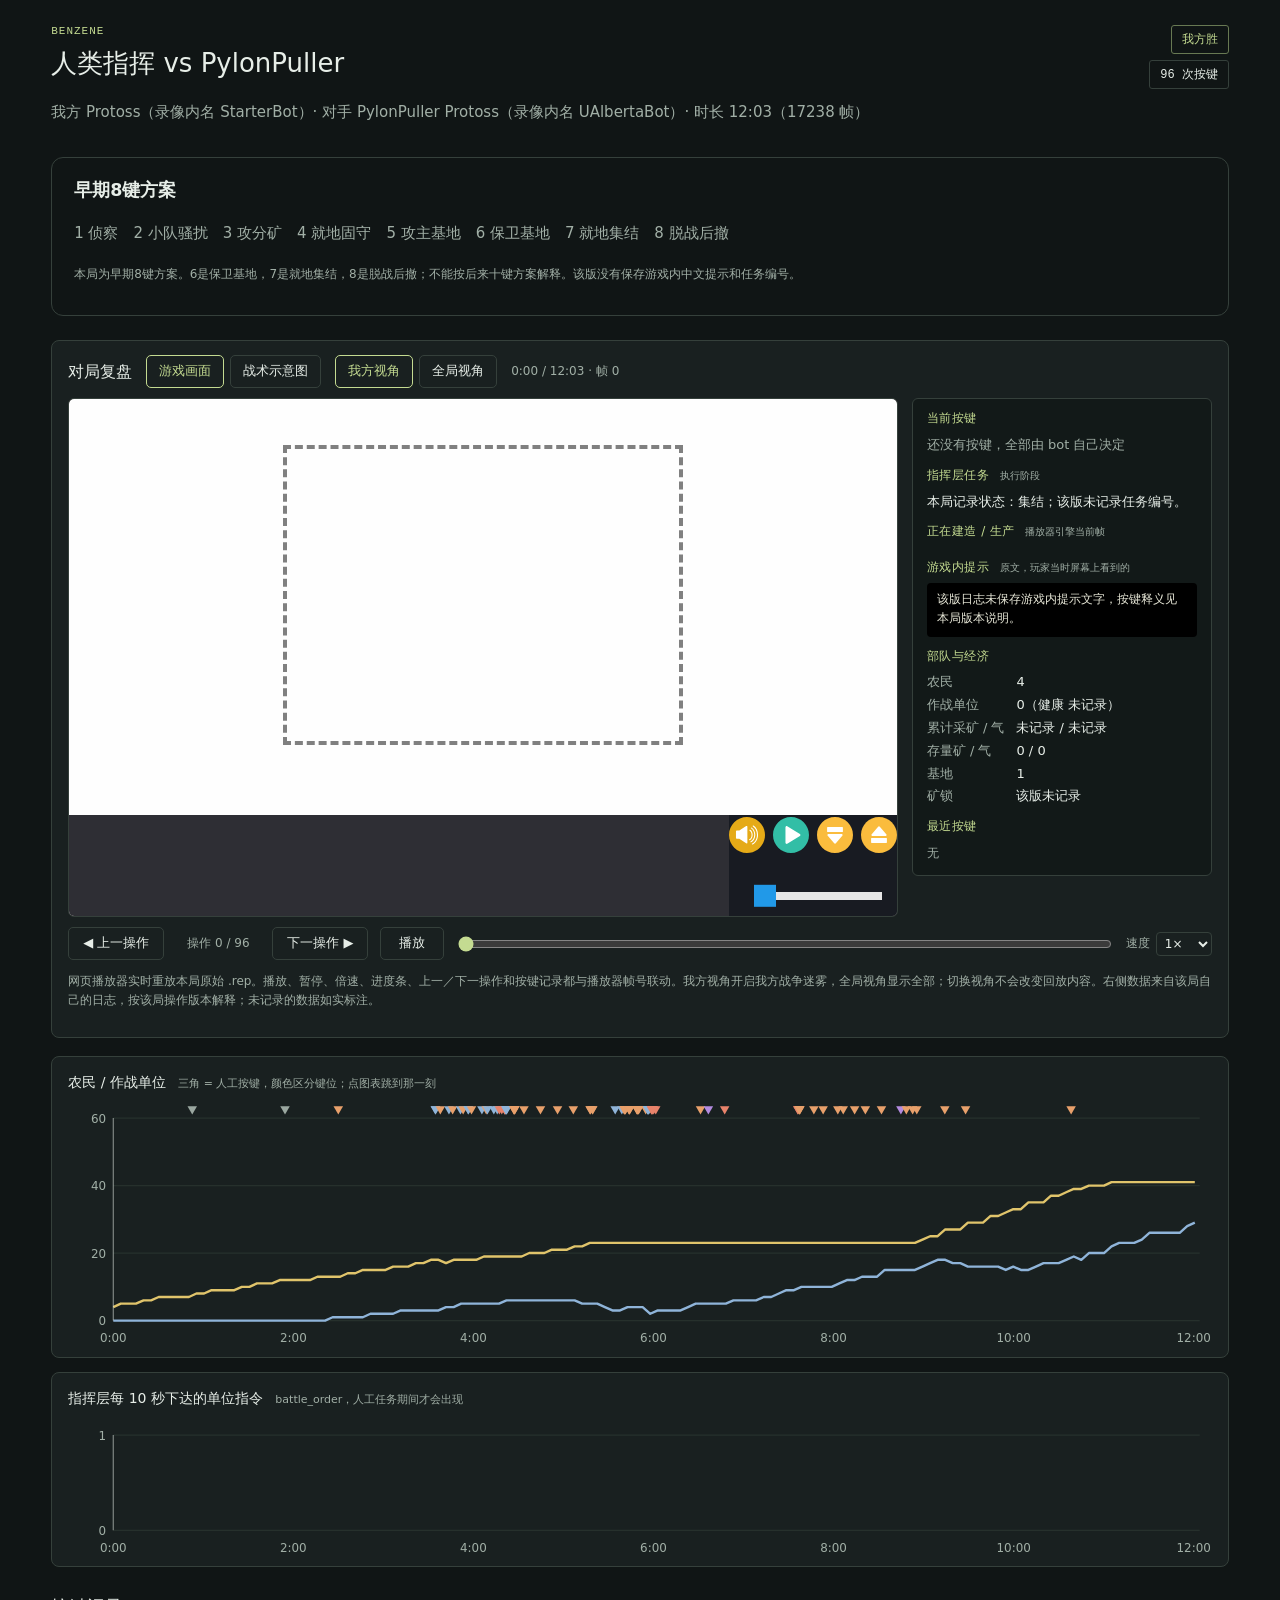
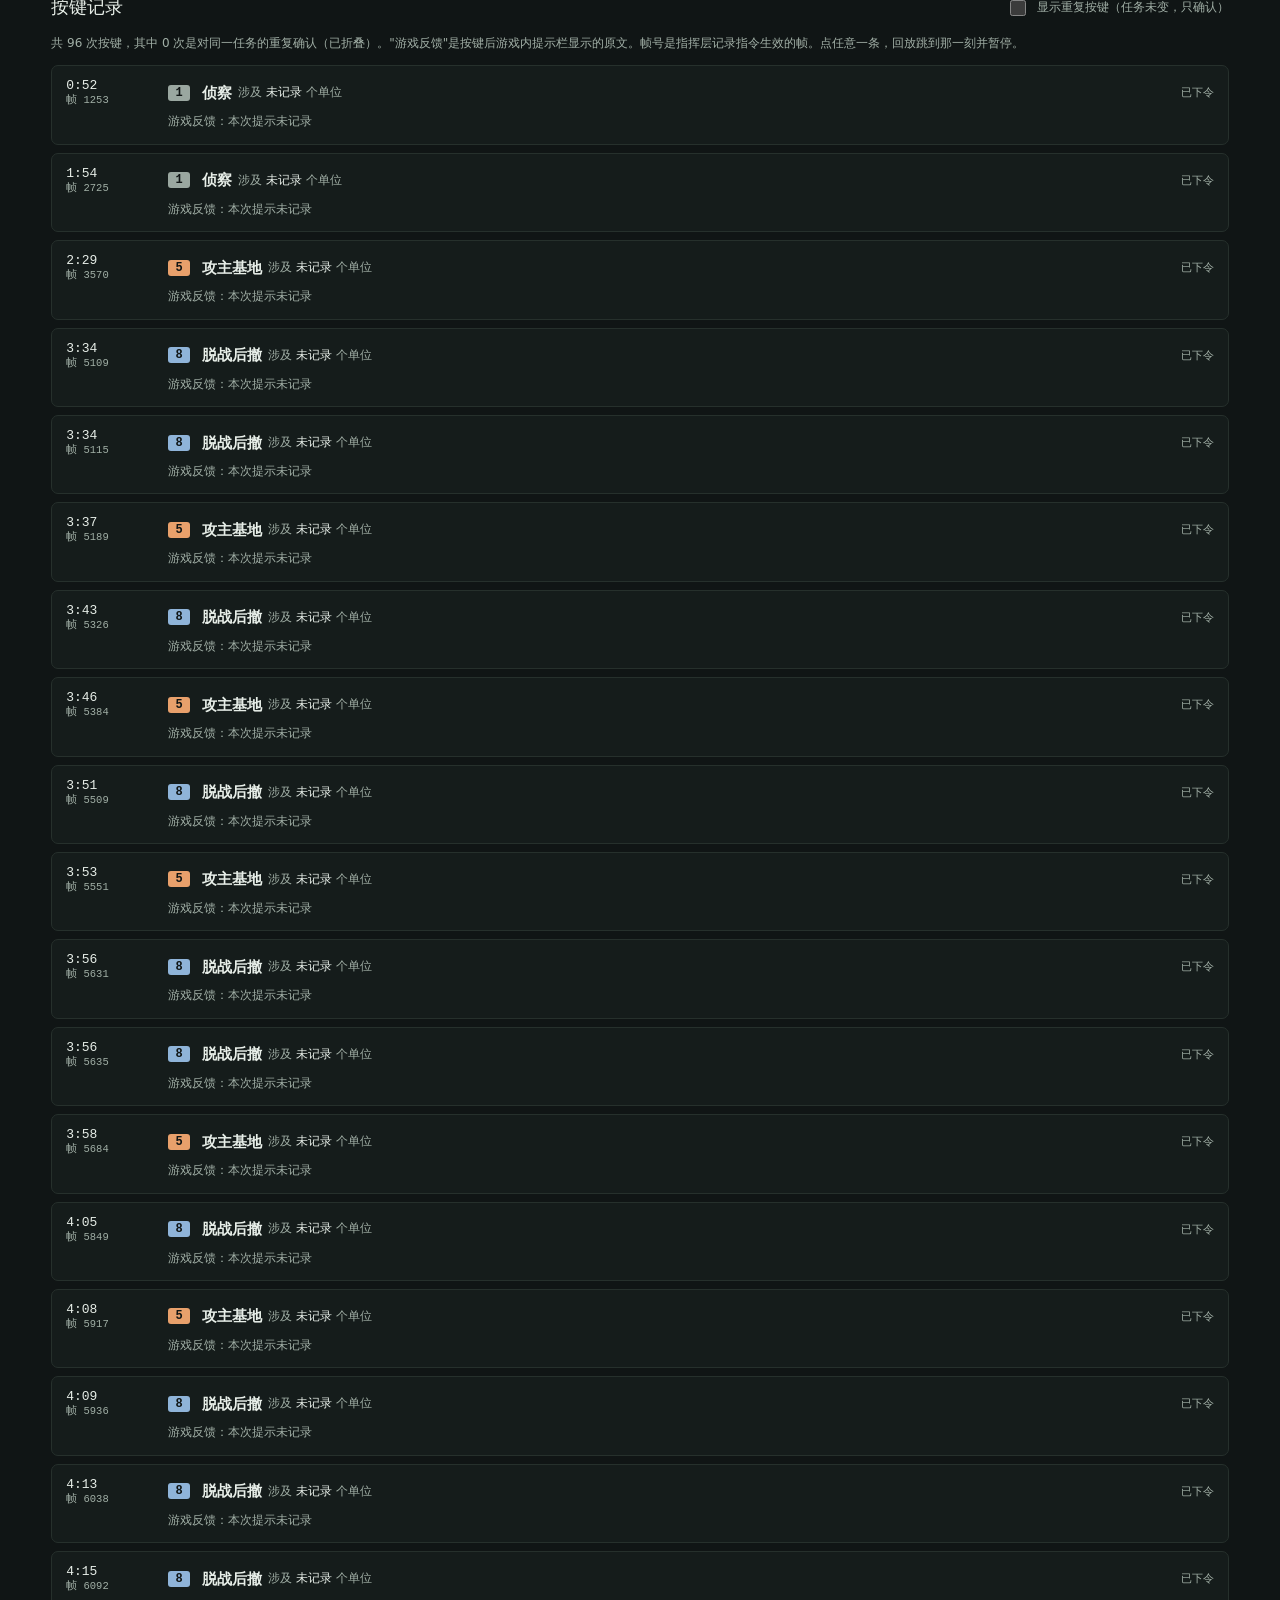
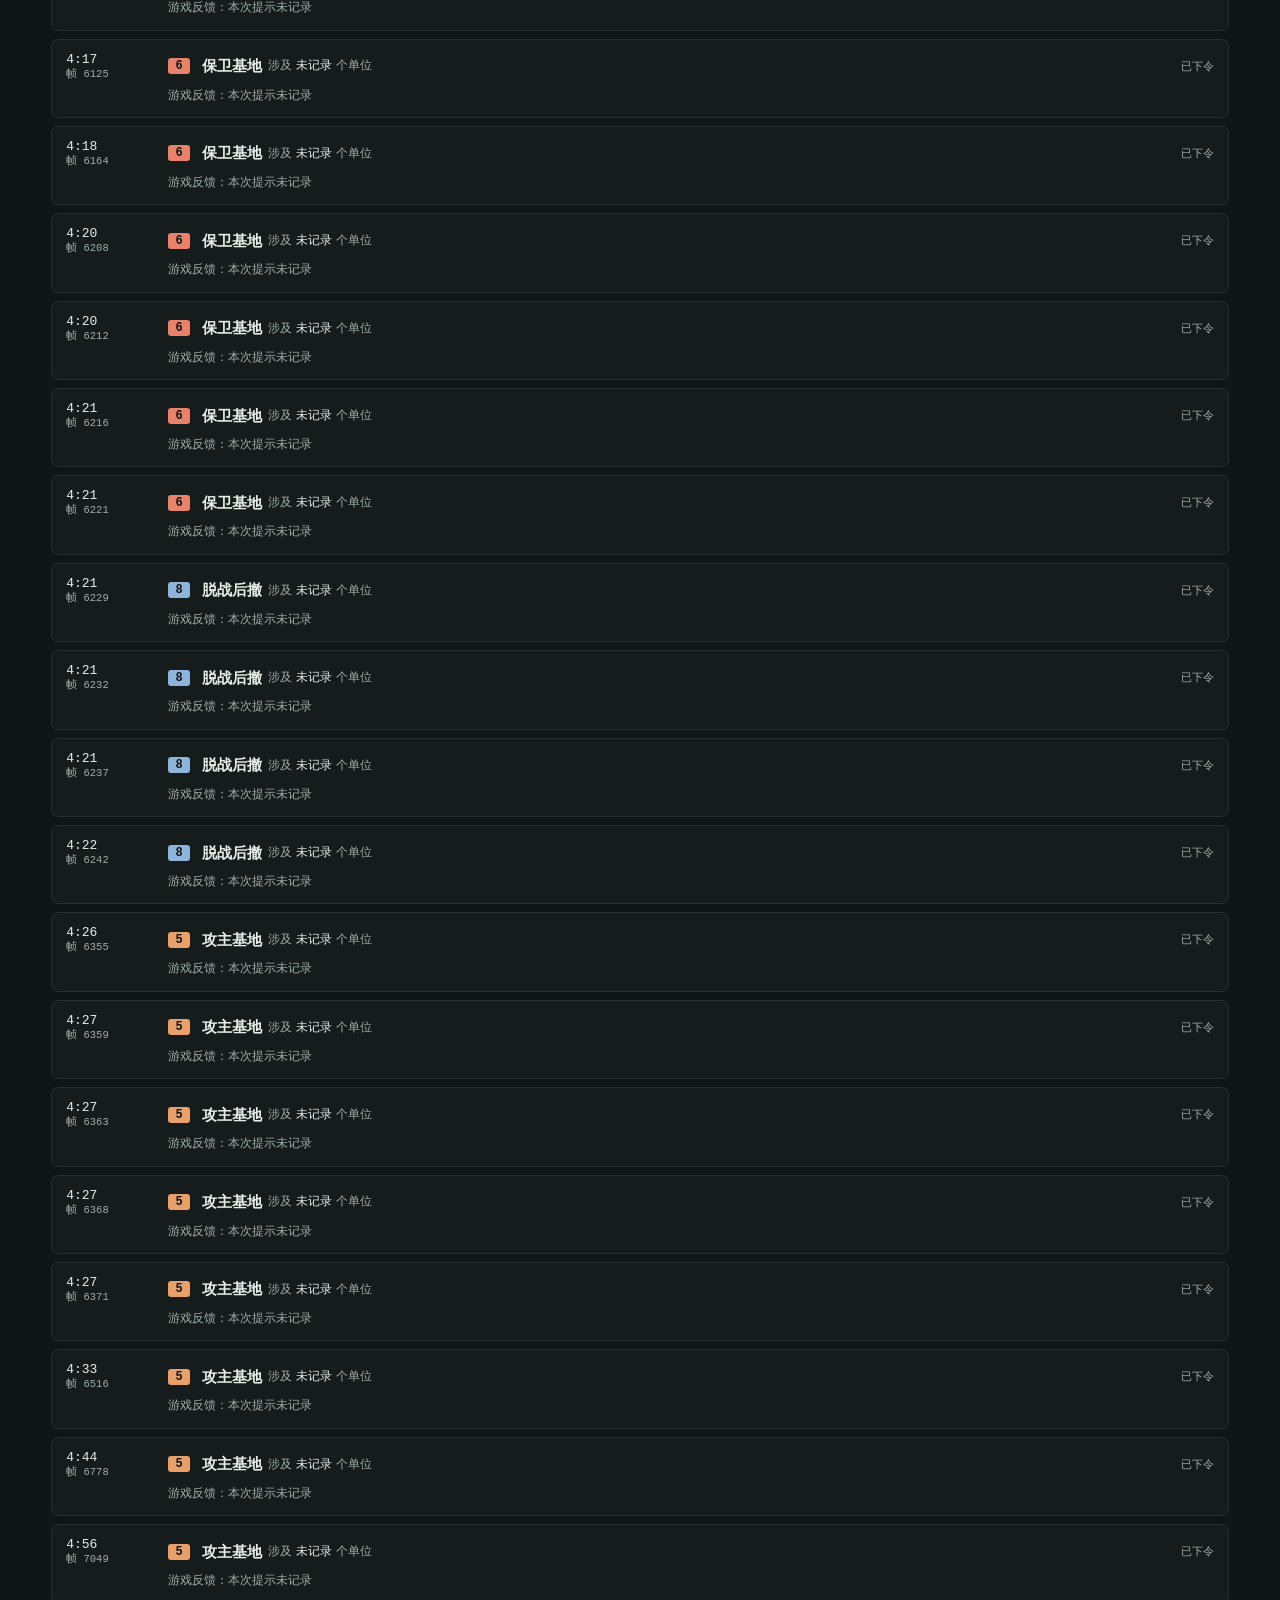
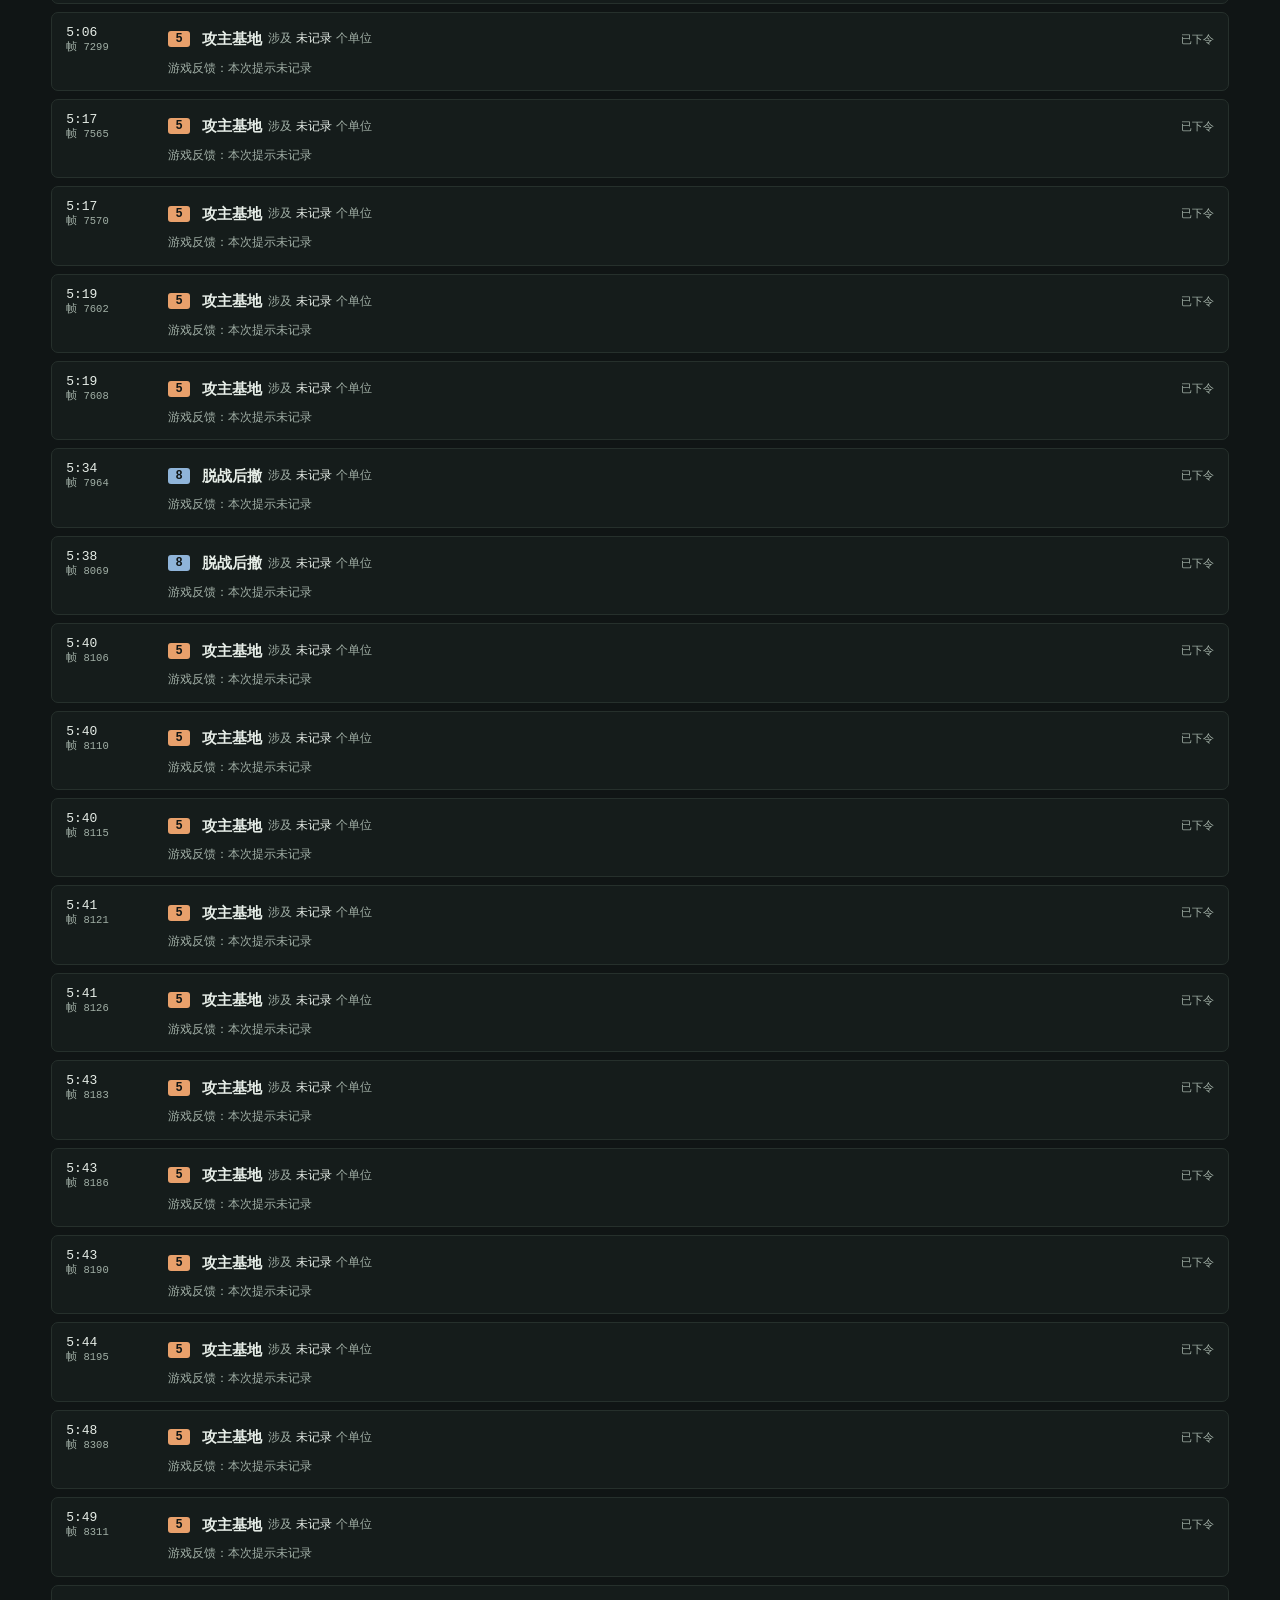
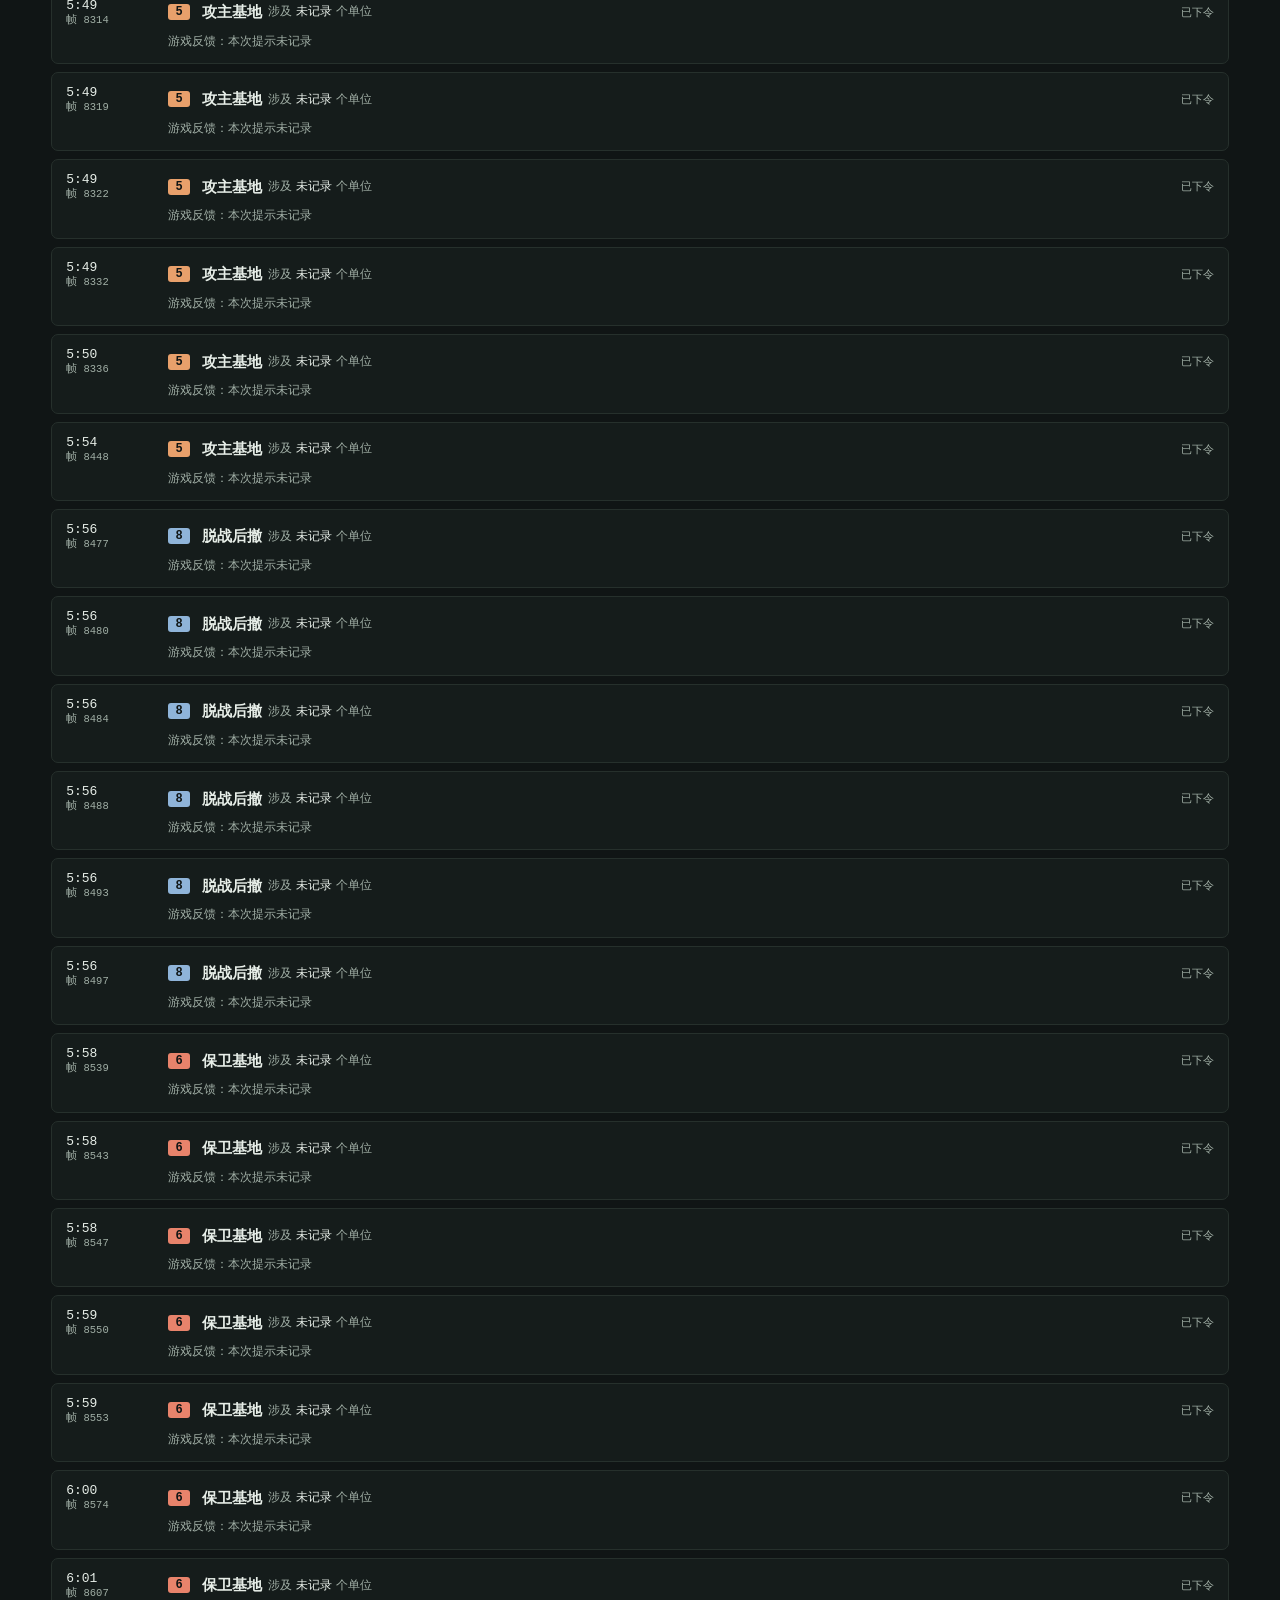
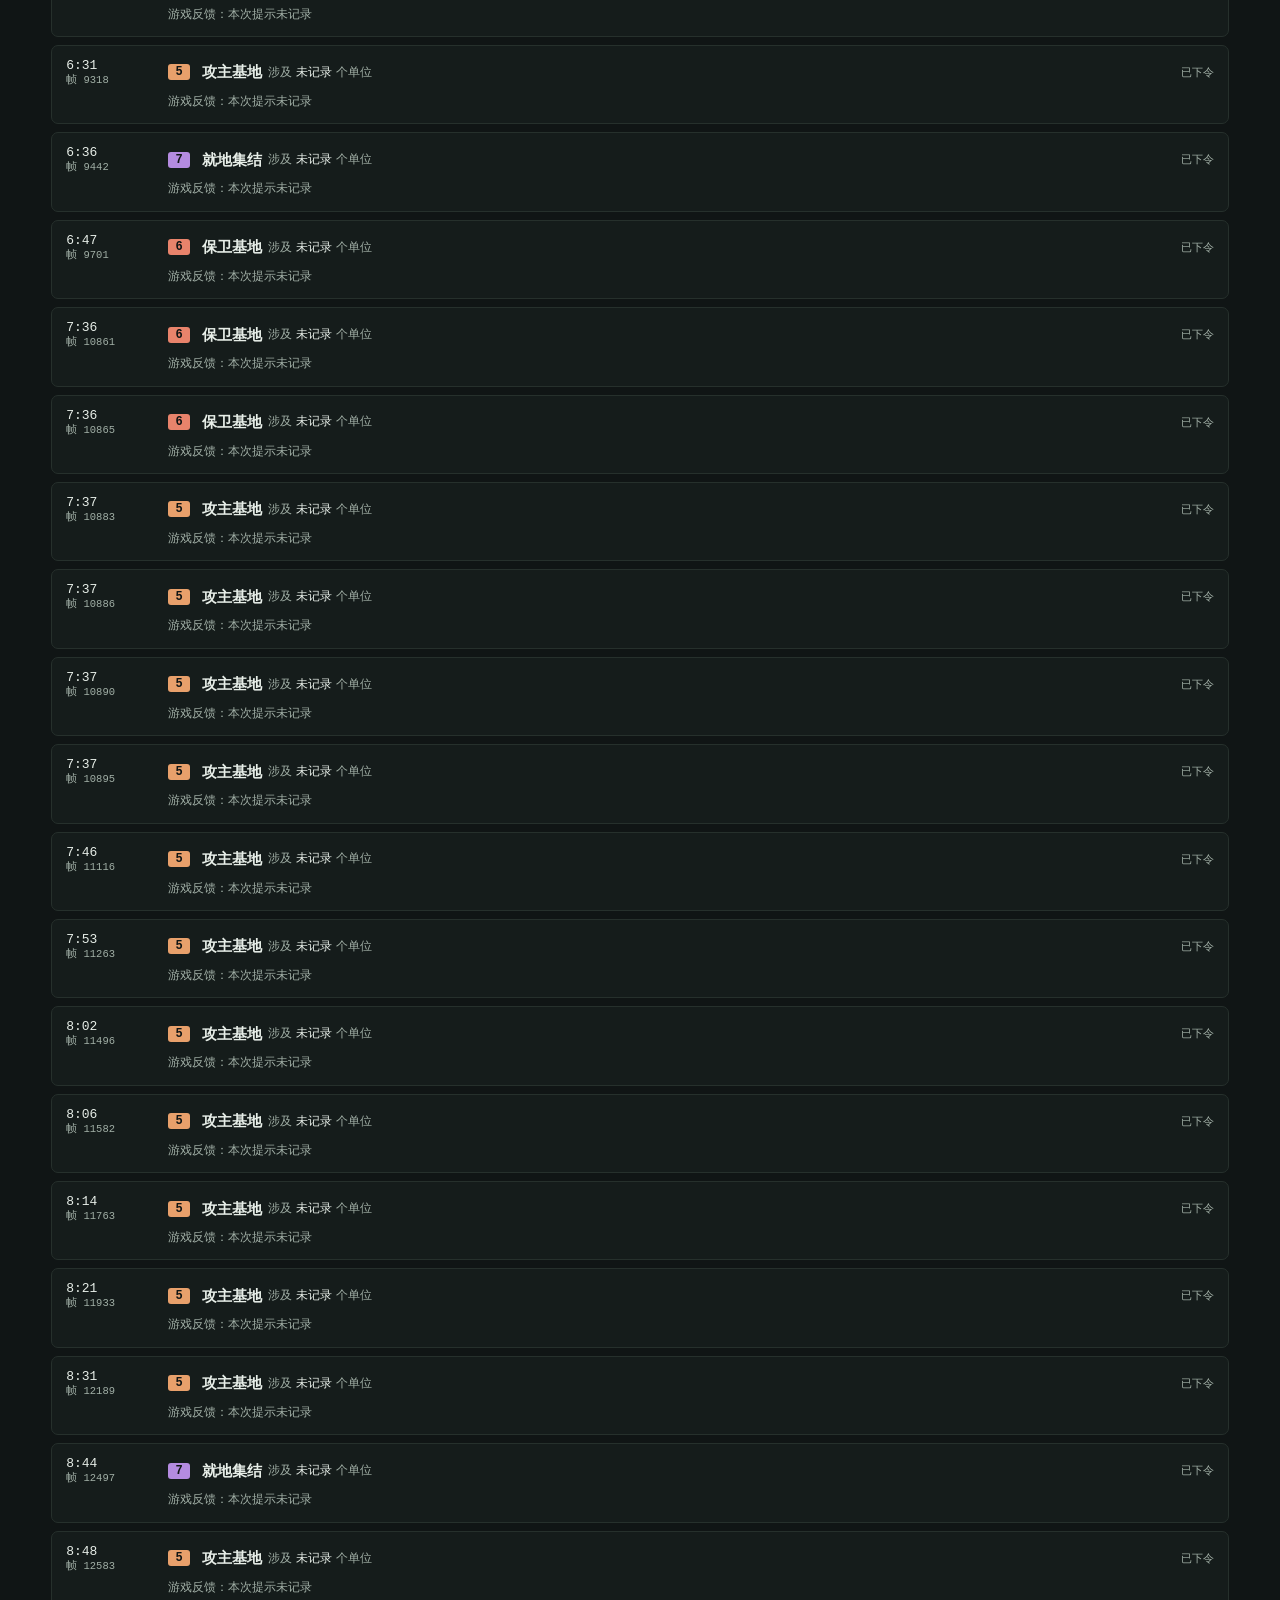
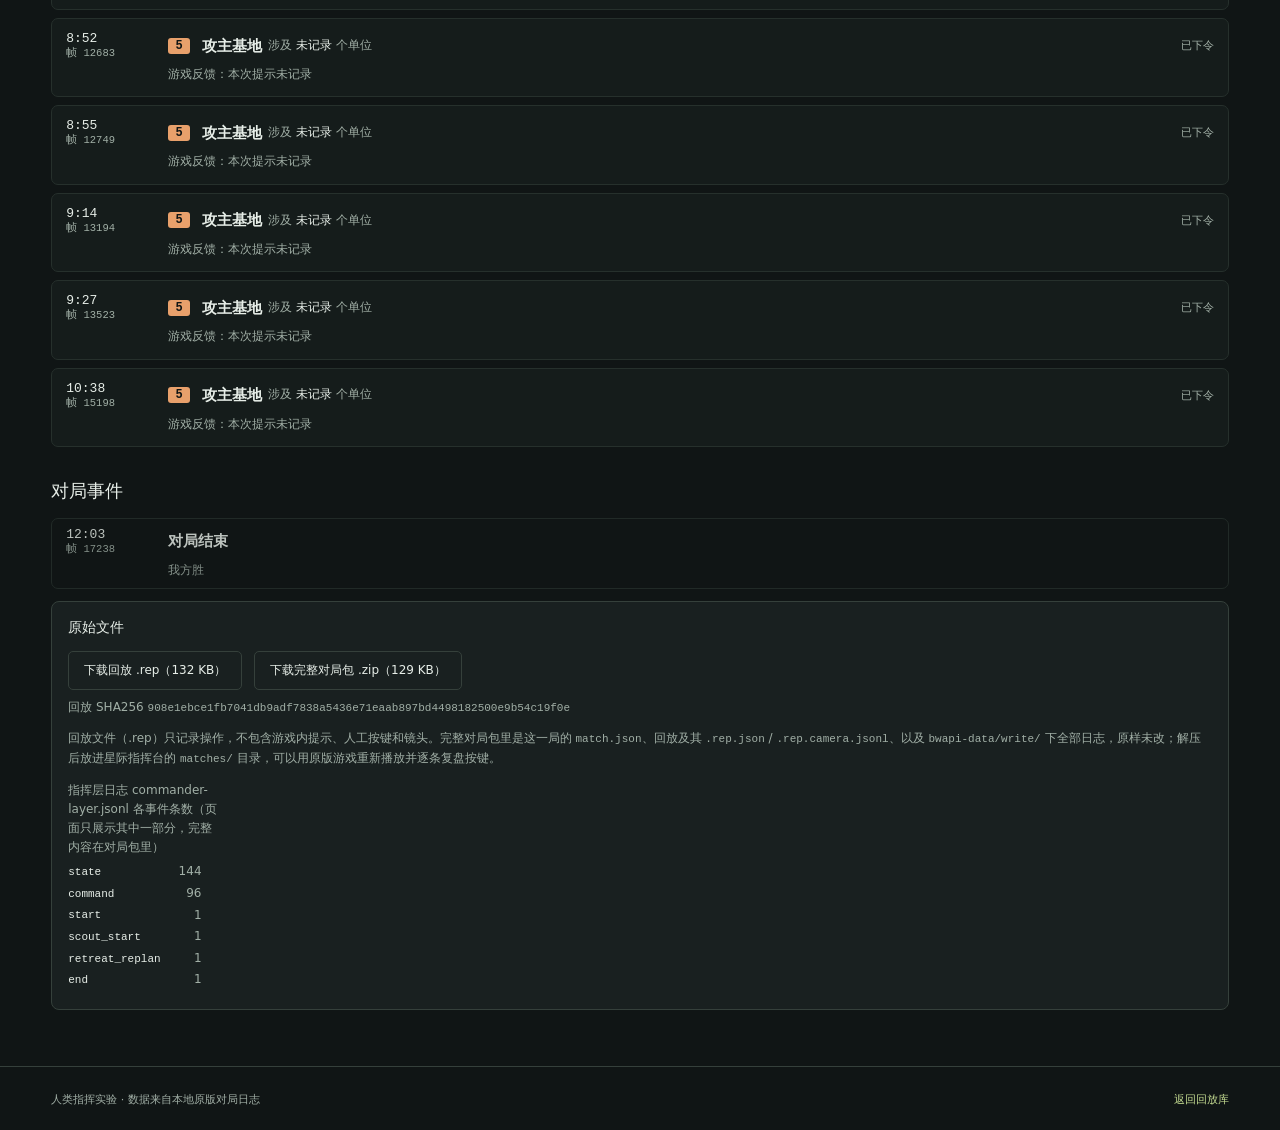
==== commit aa1079cd: "Refresh embedded iteration notes and add results table anchor" ====
--- a/site/human-commander/index.html
+++ b/site/human-commander/index.html
@@ -15,7 +15,7 @@
 <section aria-label="迭代过程" style="margin:0 0 28px">
   <details style="border:1px solid var(--line,#34413b);border-radius:12px;padding:16px 20px;background:#121918">
     <summary style="cursor:pointer;font-size:18px;font-weight:600">迭代过程</summary>
-    <iframe src="iteration.html" title="人类指挥迭代过程：飞书文档原文" loading="lazy" style="display:block;width:100%;height:65vh;min-height:300px;border:0;margin-top:16px" sandbox="allow-popups allow-popups-to-escape-sandbox"></iframe>
+    <iframe src="iteration.html?v=5abd71b7e9b7" title="人类指挥迭代过程：飞书文档原文" loading="lazy" style="display:block;width:100%;height:65vh;min-height:300px;border:0;margin-top:16px" sandbox="allow-popups allow-popups-to-escape-sandbox"></iframe>
   </details>
 </section>
 
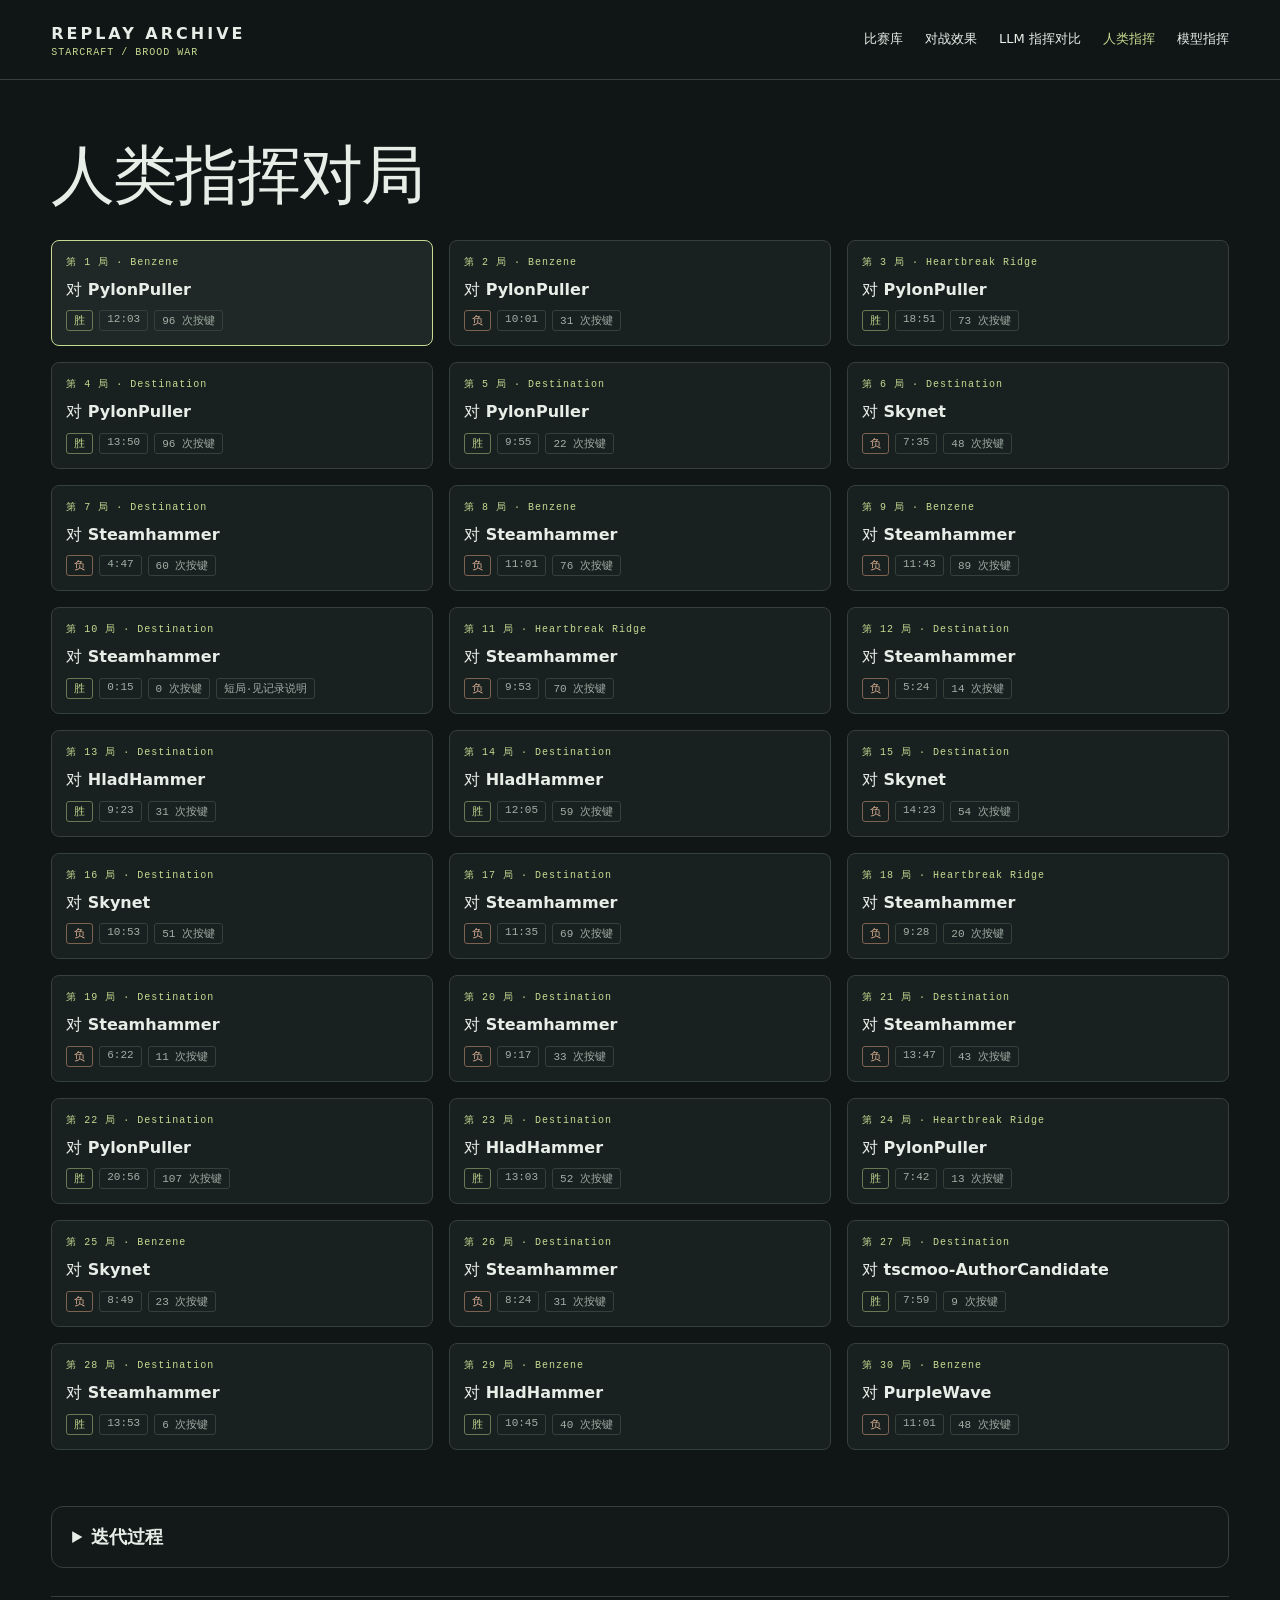
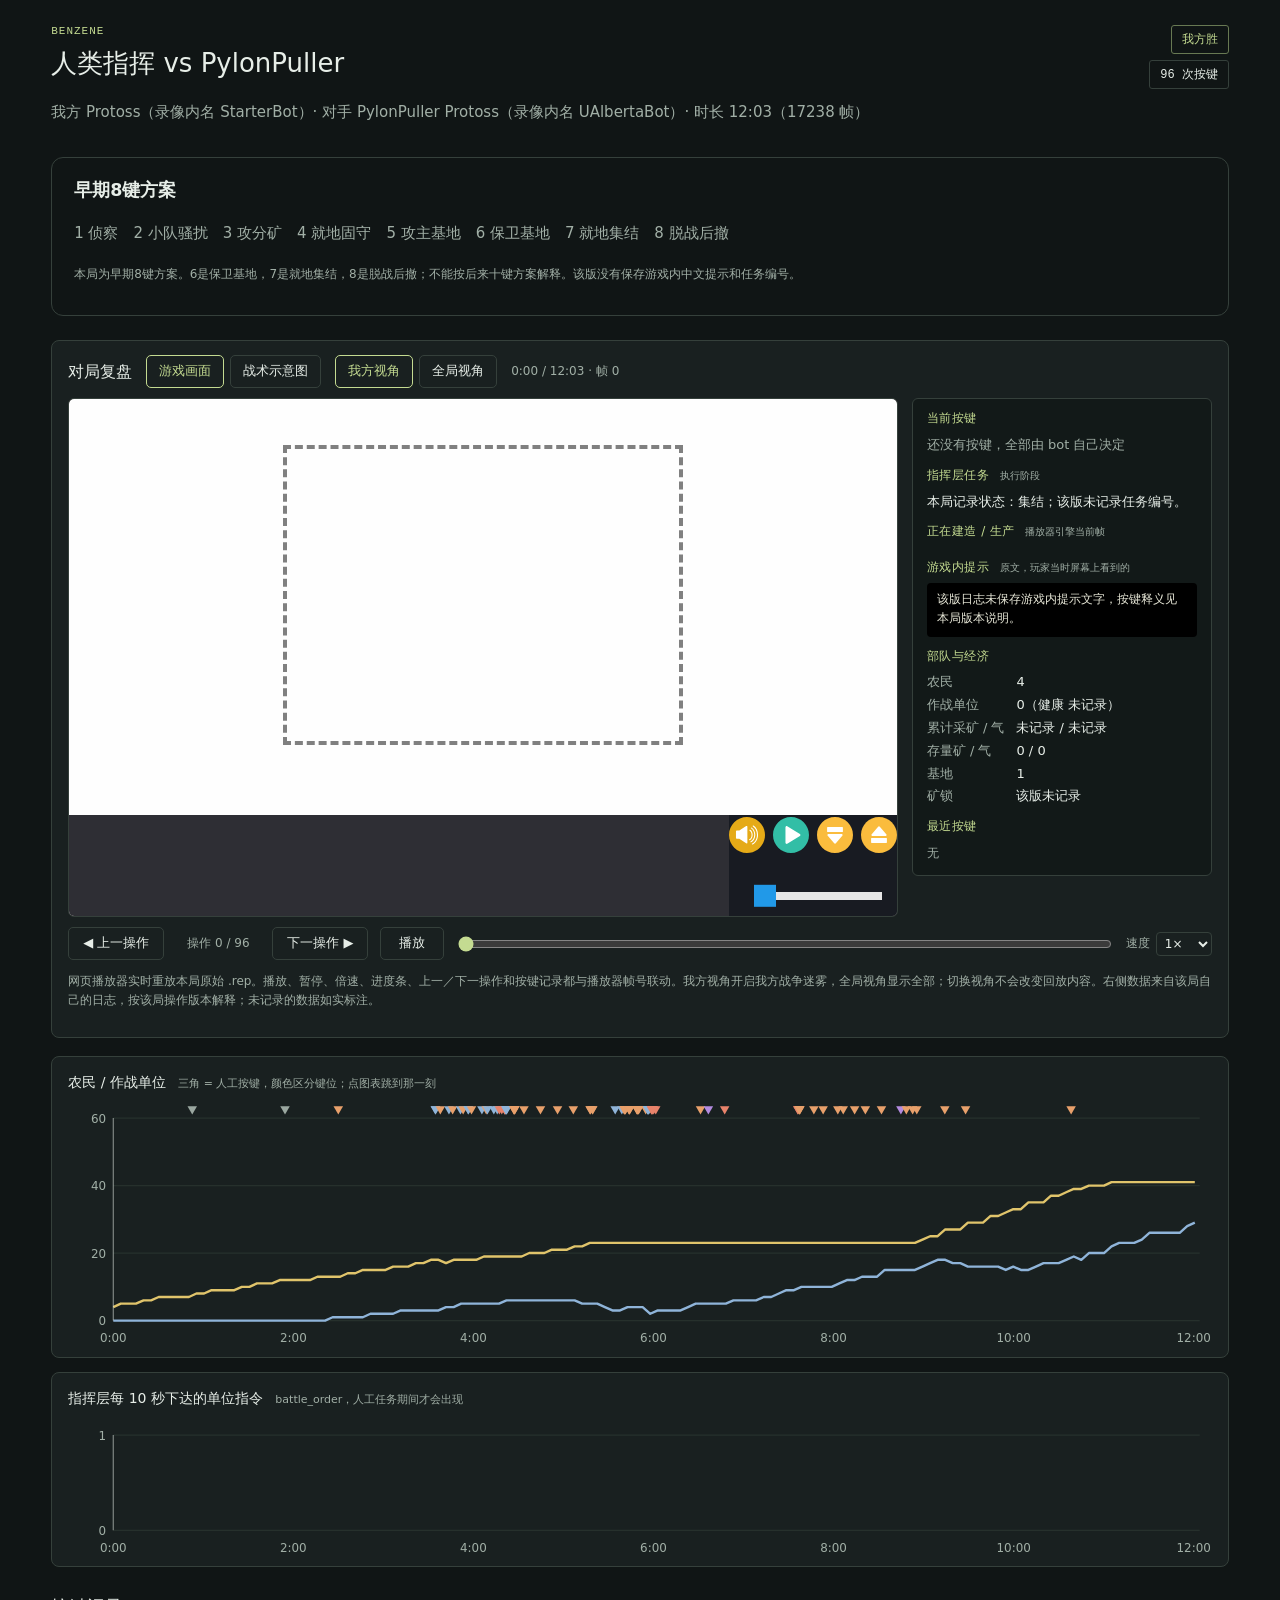
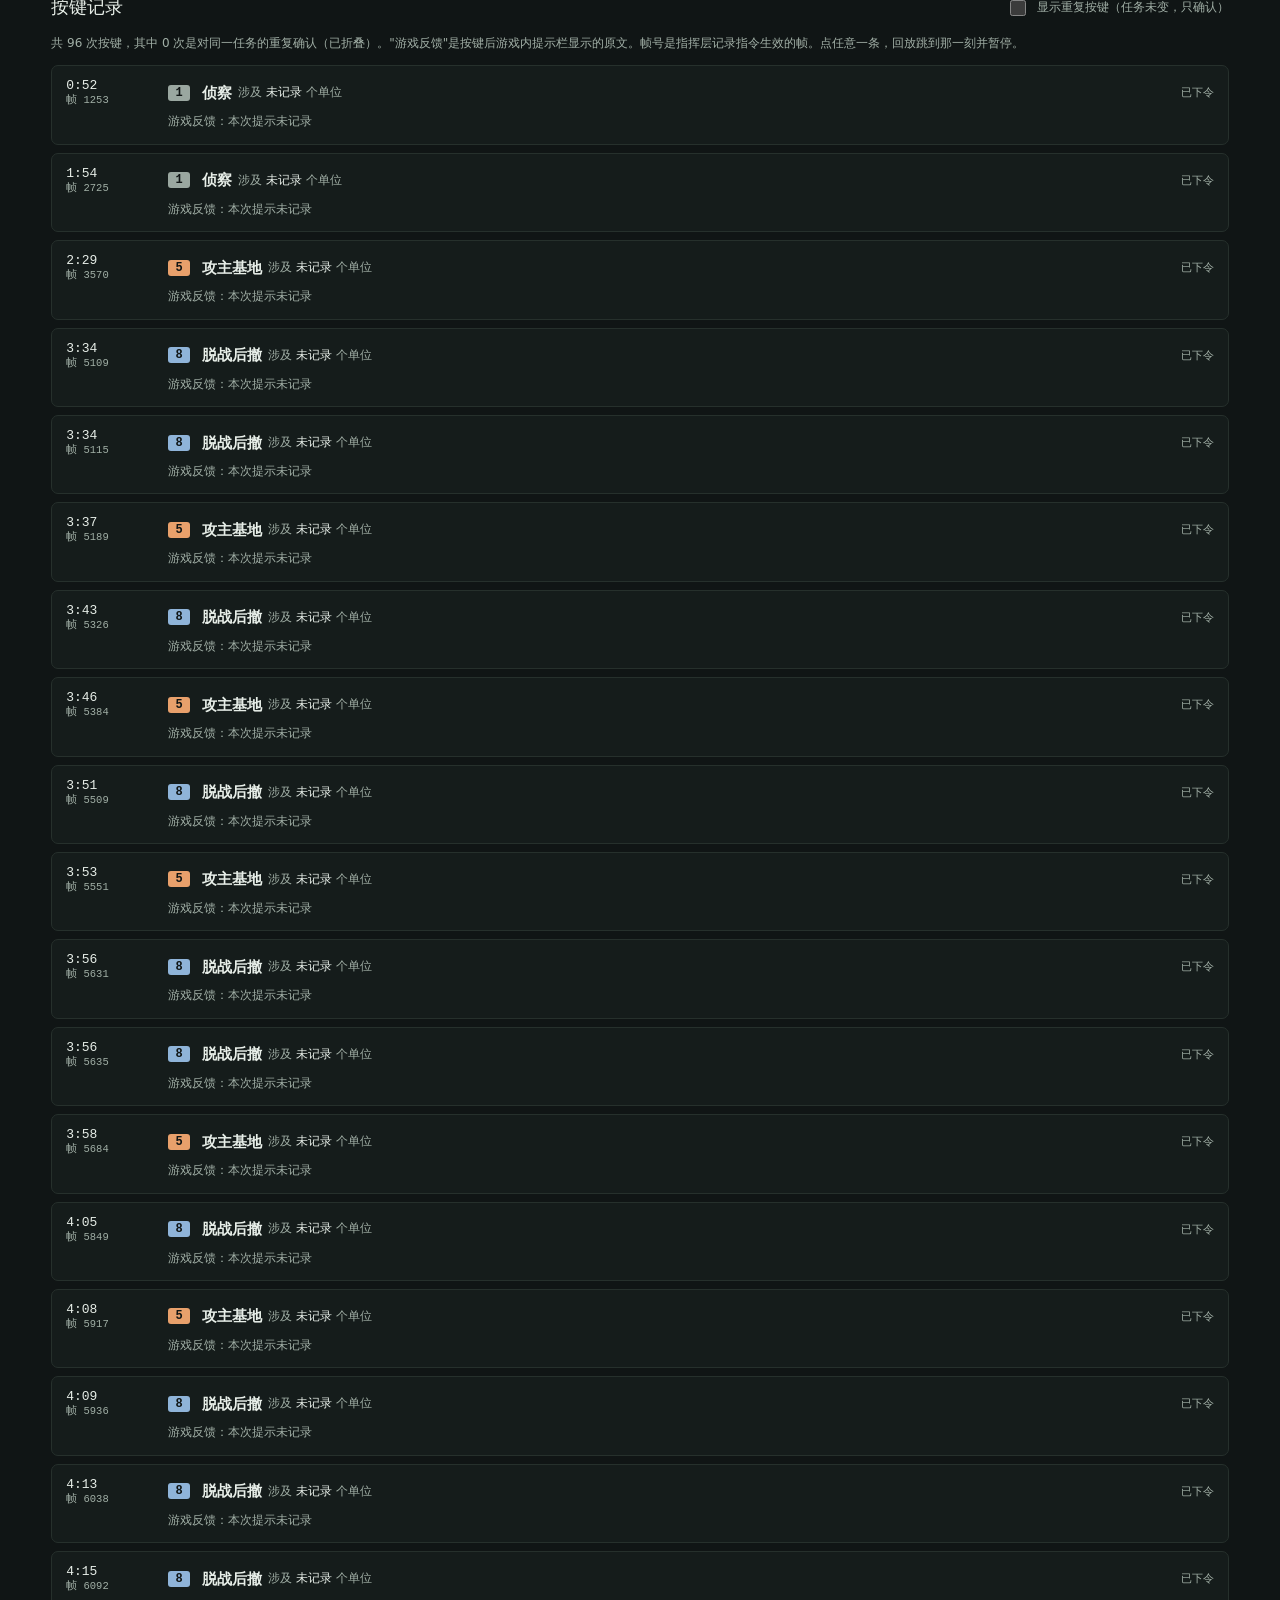
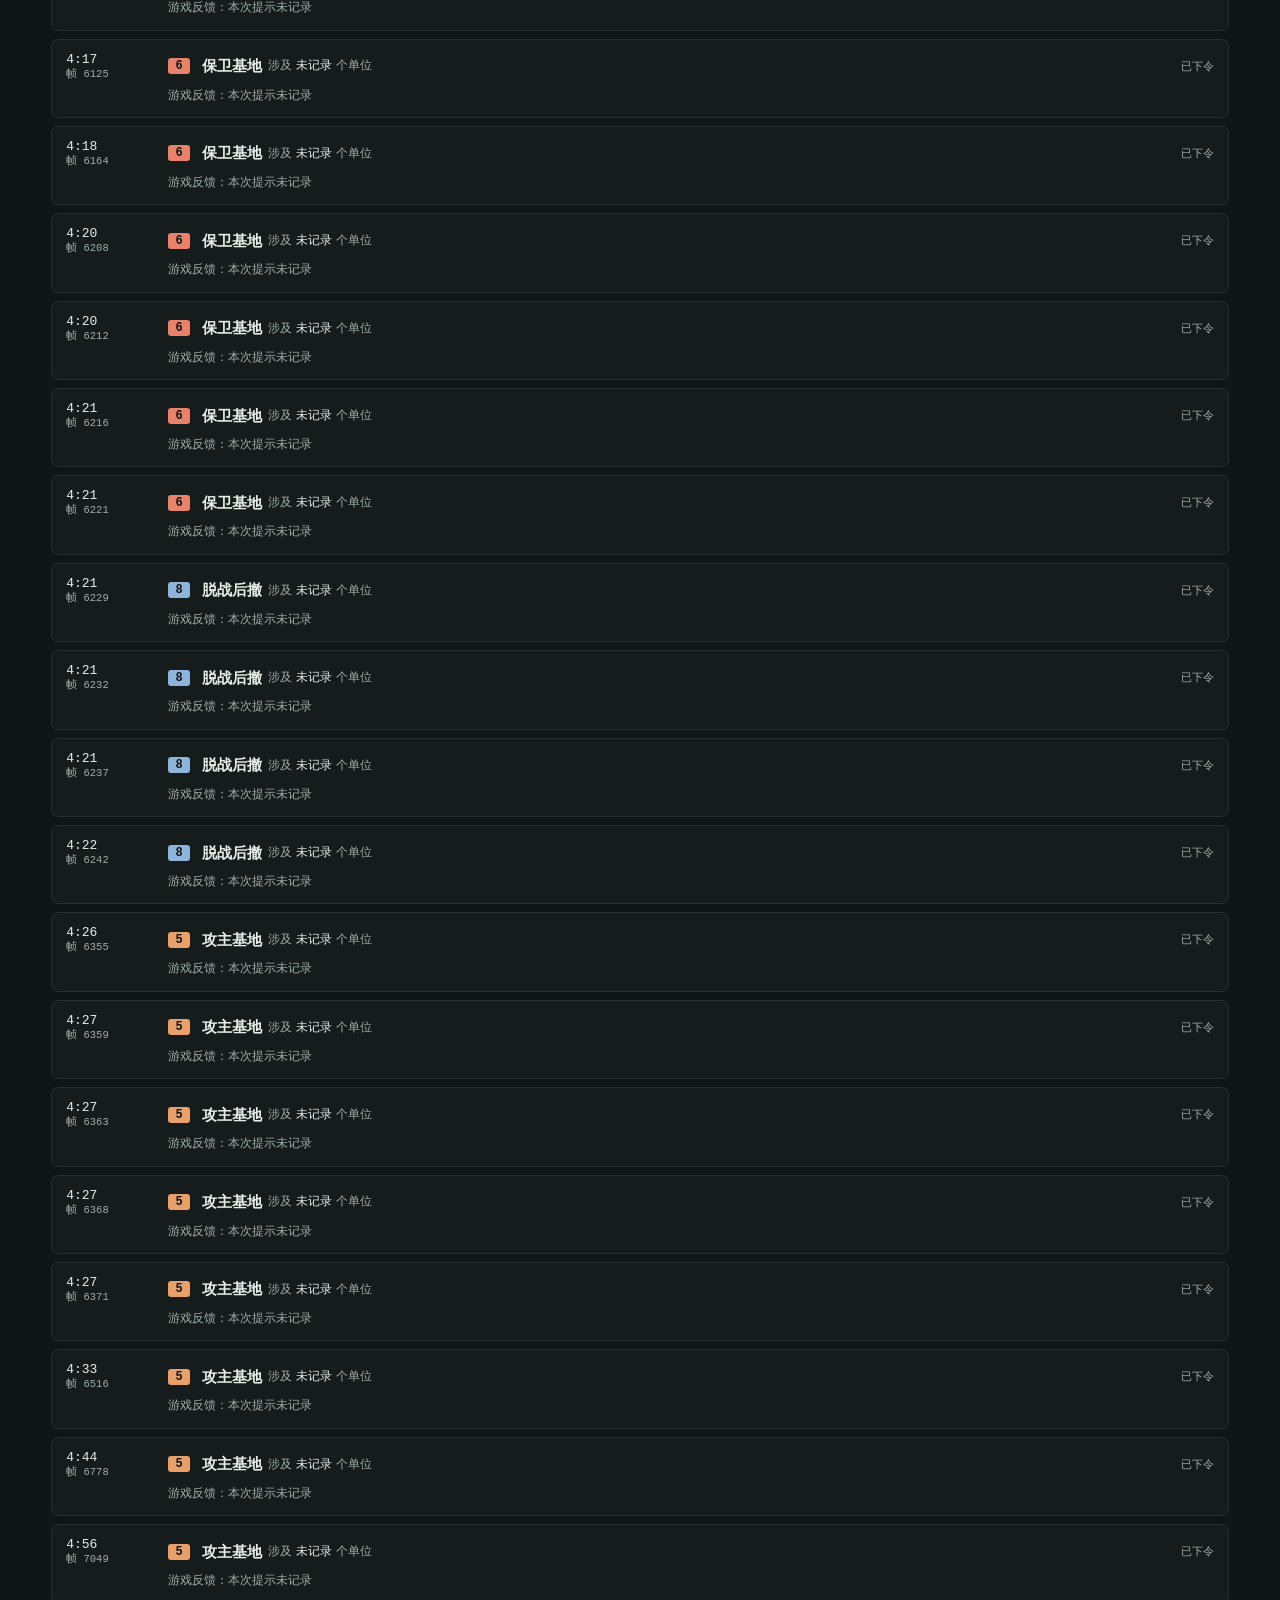
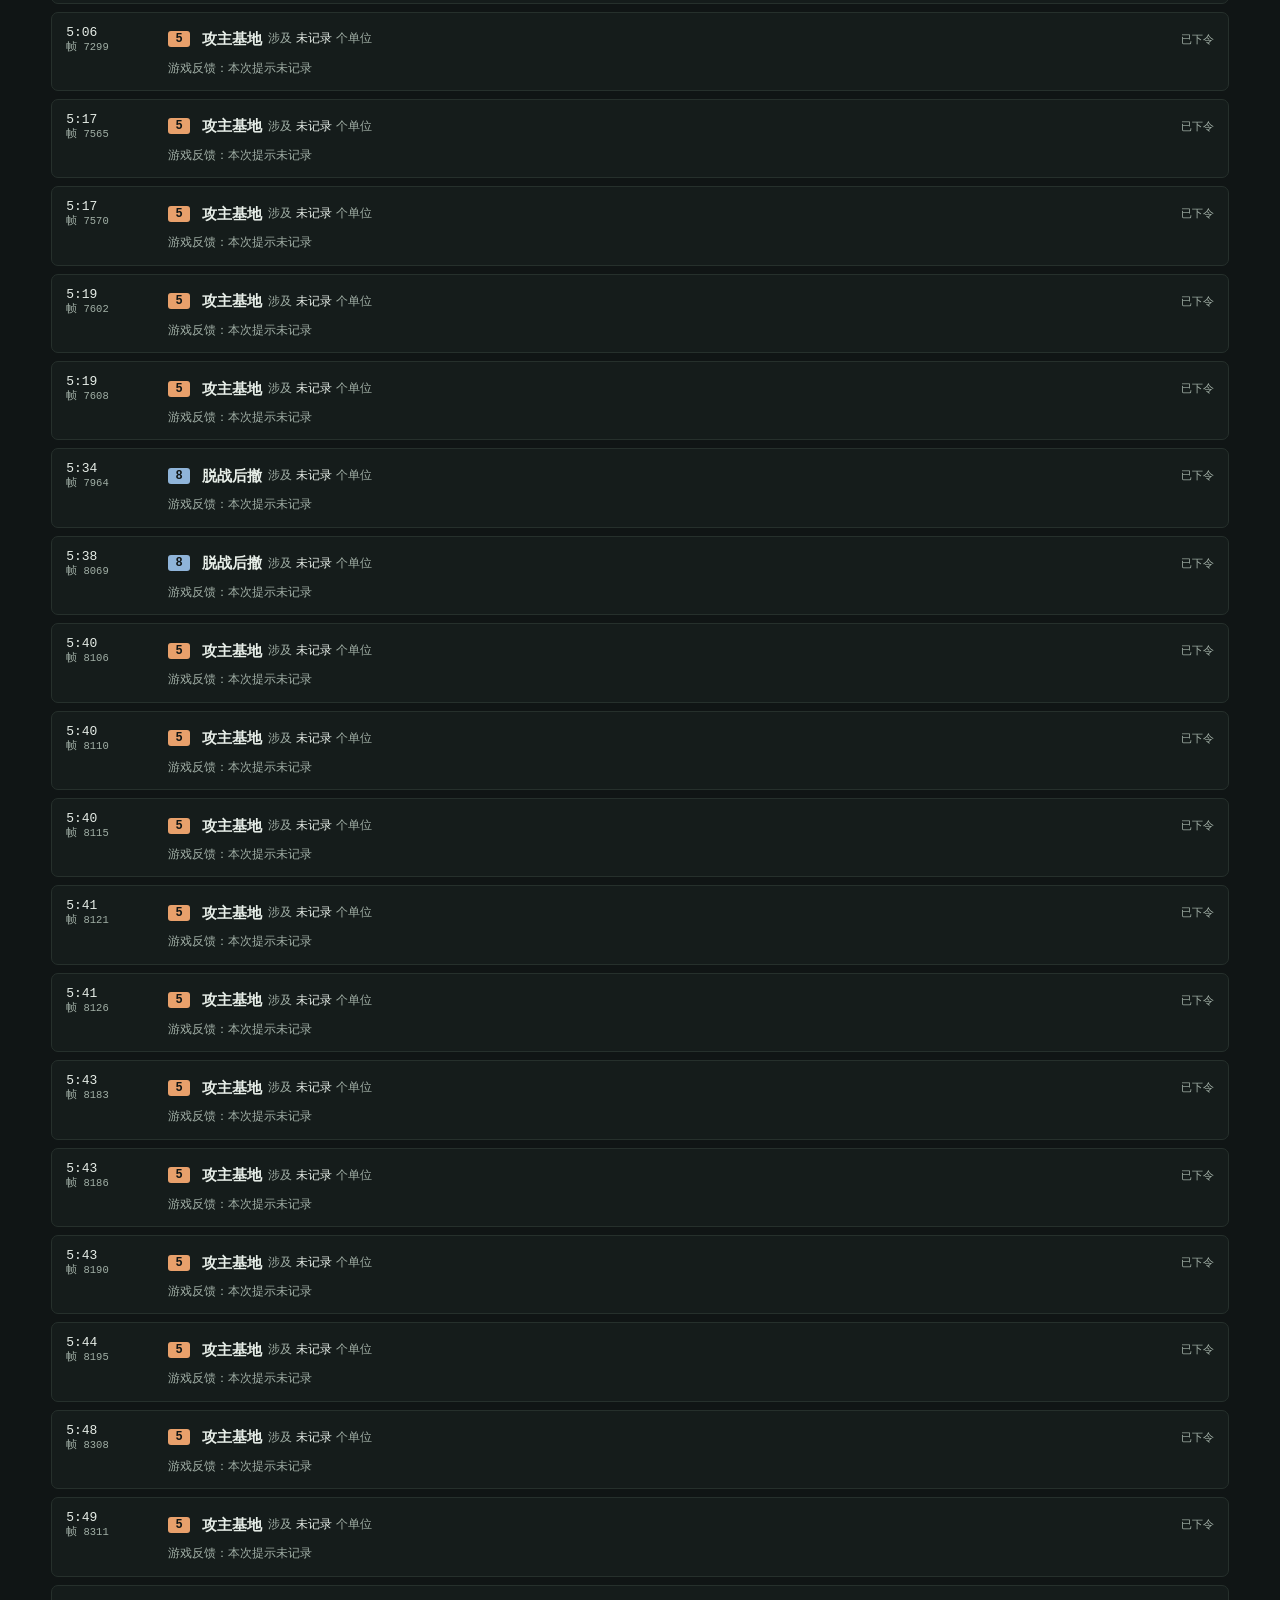
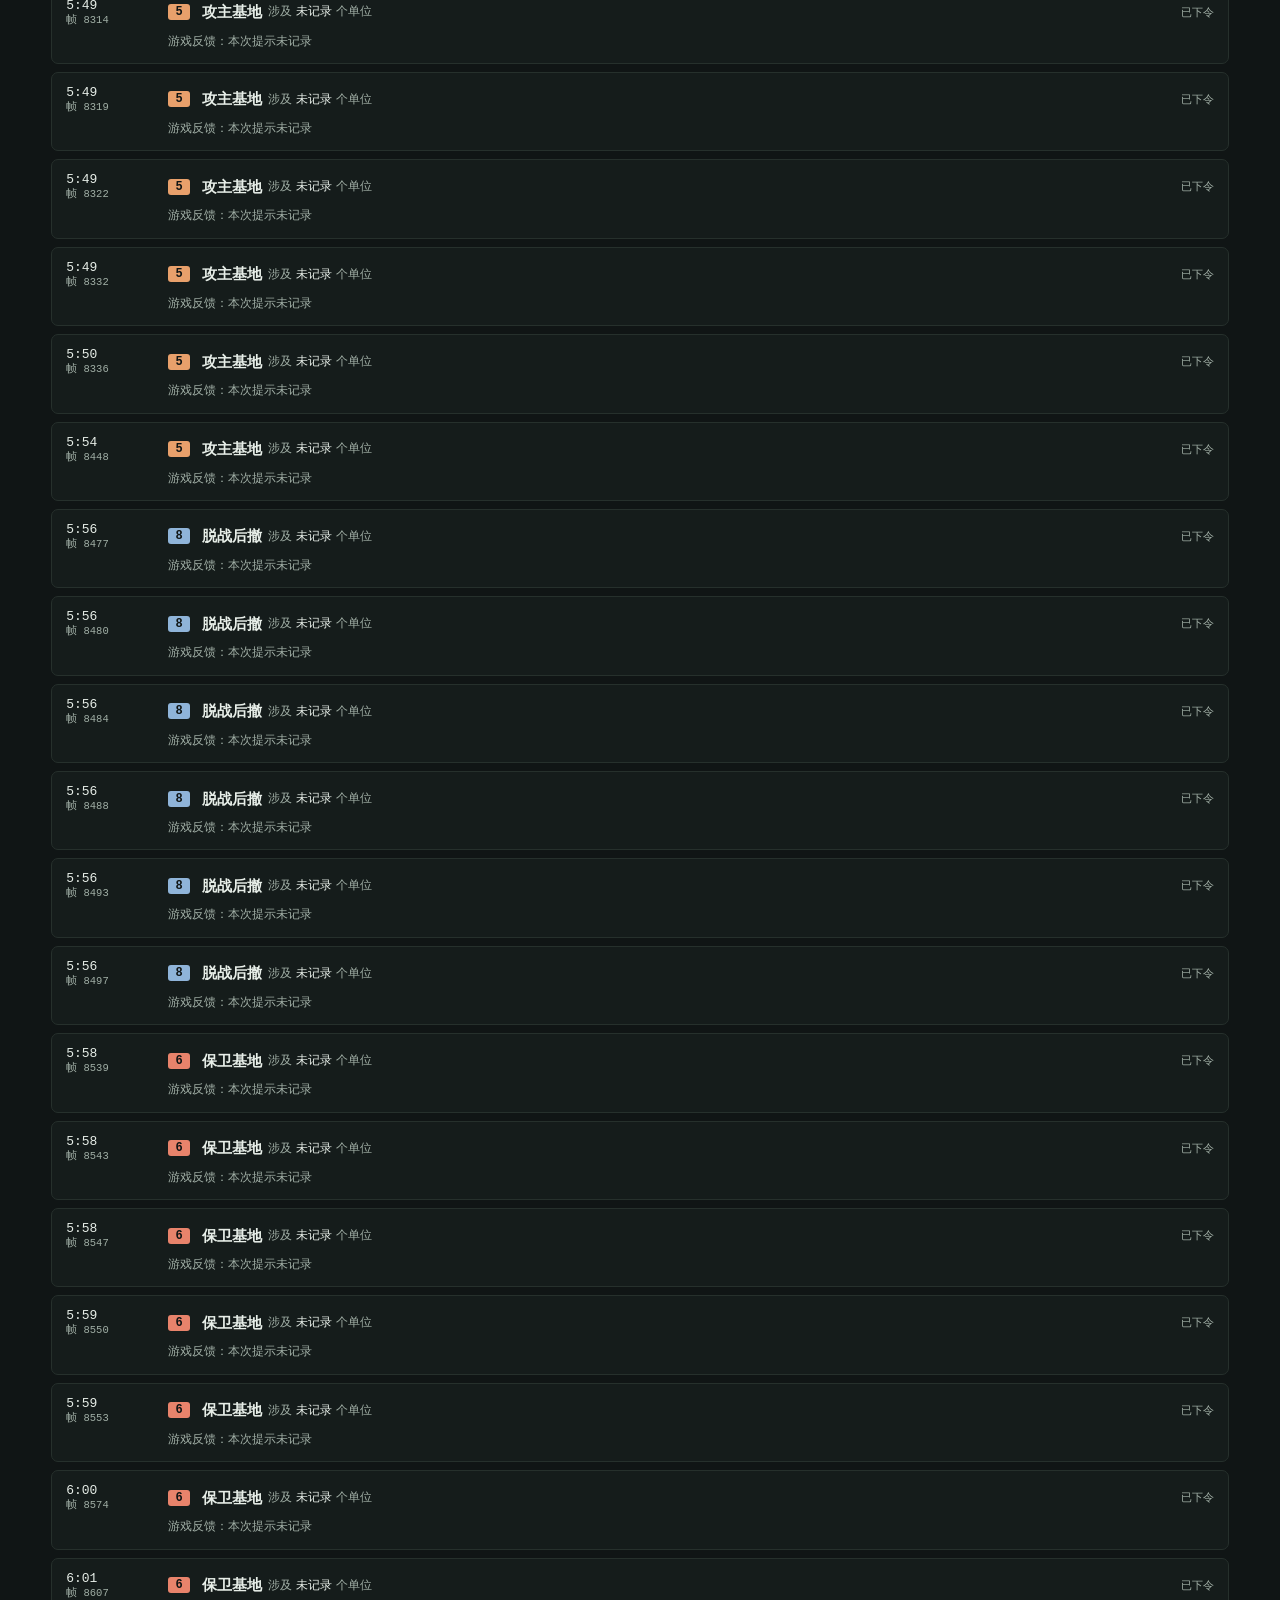
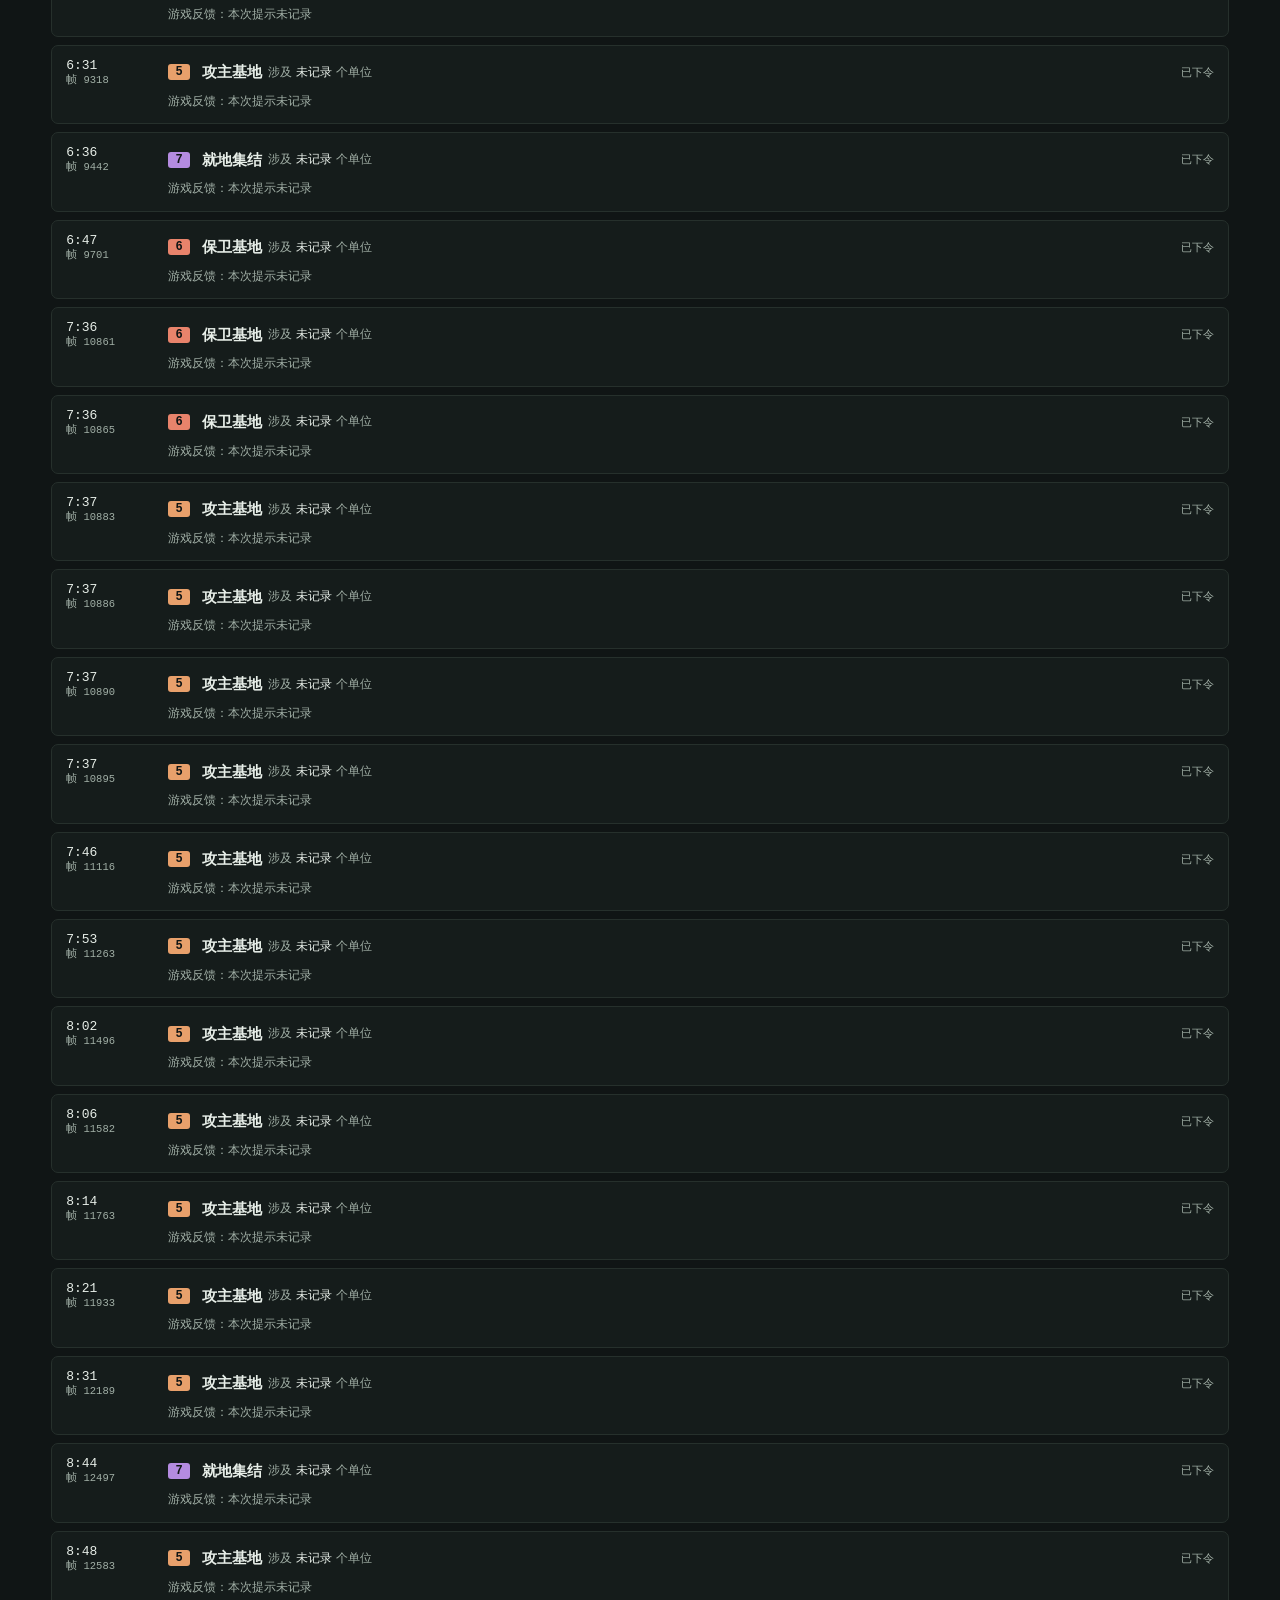
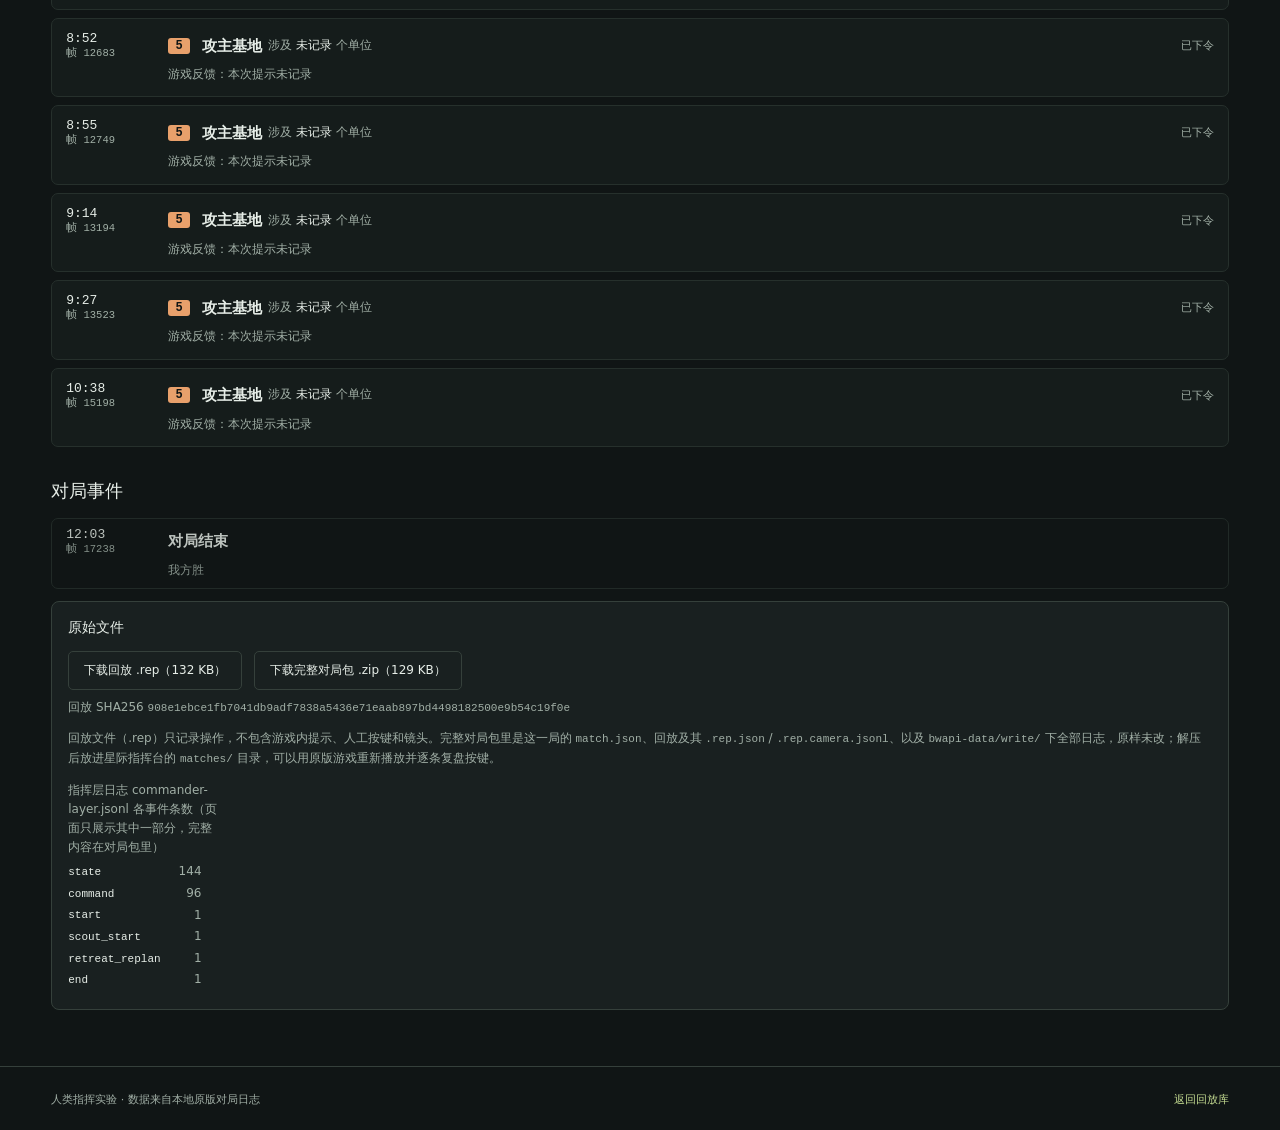
==== commit c1744798: "Add empty model commander module" ====
--- a/site/human-commander/index.html
+++ b/site/human-commander/index.html
@@ -4,7 +4,7 @@
 <title>人类指挥 · Replay Archive</title><link rel="icon" href="data:,">
 <link rel="stylesheet" href="../app.css"><link rel="stylesheet" href="../llm-vs-code/compare.css"><link rel="stylesheet" href="hc.css"><script src="hc.js" defer></script></head>
 <body><a href="#main" class="skip">跳到正文</a>
-<header><a class="brand" href="../?lang=zh">REPLAY ARCHIVE<span>STARCRAFT / BROOD WAR</span></a><nav><a href="../?lang=zh">比赛库</a><a href="../replay-room.html?lang=zh">对战效果</a><a href="../llm-vs-code/">LLM 指挥对比</a><a href="./" aria-current="page">人类指挥</a></nav></header>
+<header><a class="brand" href="../?lang=zh">REPLAY ARCHIVE<span>STARCRAFT / BROOD WAR</span></a><nav><a href="../?lang=zh">比赛库</a><a href="../replay-room.html?lang=zh">对战效果</a><a href="../llm-vs-code/">LLM 指挥对比</a><a href="./" aria-current="page">人类指挥</a><a href="../model-commander/">模型指挥</a></nav></header>
 <main id="main">
 
 <section class="hero">
@@ -15,7 +15,7 @@
 <section aria-label="迭代过程" style="margin:0 0 28px">
   <details style="border:1px solid var(--line,#34413b);border-radius:12px;padding:16px 20px;background:#121918">
     <summary style="cursor:pointer;font-size:18px;font-weight:600">迭代过程</summary>
-    <iframe src="iteration.html?v=5abd71b7e9b7" title="人类指挥迭代过程：飞书文档原文" loading="lazy" style="display:block;width:100%;height:65vh;min-height:300px;border:0;margin-top:16px" sandbox="allow-popups allow-popups-to-escape-sandbox"></iframe>
+    <iframe src="iteration.html?v=75bf05a78af0" title="人类指挥迭代过程：飞书文档原文" loading="lazy" style="display:block;width:100%;height:65vh;min-height:300px;border:0;margin-top:16px" sandbox="allow-popups allow-popups-to-escape-sandbox"></iframe>
   </details>
 </section>
 
--- a/site/app.css
+++ b/site/app.css
@@ -5,4 +5,6 @@
 .map-group{margin:28px 0 42px}.map-heading{display:flex;align-items:baseline;justify-content:space-between;gap:16px;margin-bottom:14px}.map-heading h2{font-size:24px;margin:0}.map-heading p{font-size:13px;margin:0}.cards{grid-template-columns:repeat(2,minmax(0,1fr))}.card-top{min-height:72px;align-items:center;padding:18px 24px}.card h3{margin:0;font-size:20px;font-weight:500}.version{color:var(--muted);font:12px monospace}.card-body{padding:22px 24px}.card p{margin:10px 0 22px}@media(max-width:600px){.cards{grid-template-columns:1fr}.map-heading{display:block}.map-heading p{margin-top:6px}.map-heading h2{font-size:21px}.card h3{font-size:18px}.card-top{padding:16px 20px}}
 
 nav [data-room]{font-size:12px;padding:6px 10px;white-space:nowrap}@media(max-width:600px){nav{gap:8px}nav [data-room]{font-size:11px;padding:6px 8px}}
-@media(max-width:420px){header{height:auto;min-height:72px;flex-wrap:wrap;gap:12px;padding-top:12px;padding-bottom:12px}header nav{margin-left:auto}}
+header nav{flex-wrap:wrap;justify-content:flex-end}
+header nav a[aria-current=page]{color:var(--accent)}
+@media(max-width:700px){header{height:auto;min-height:72px;flex-wrap:wrap;gap:12px;padding-top:12px;padding-bottom:12px}header nav{justify-content:flex-start}}
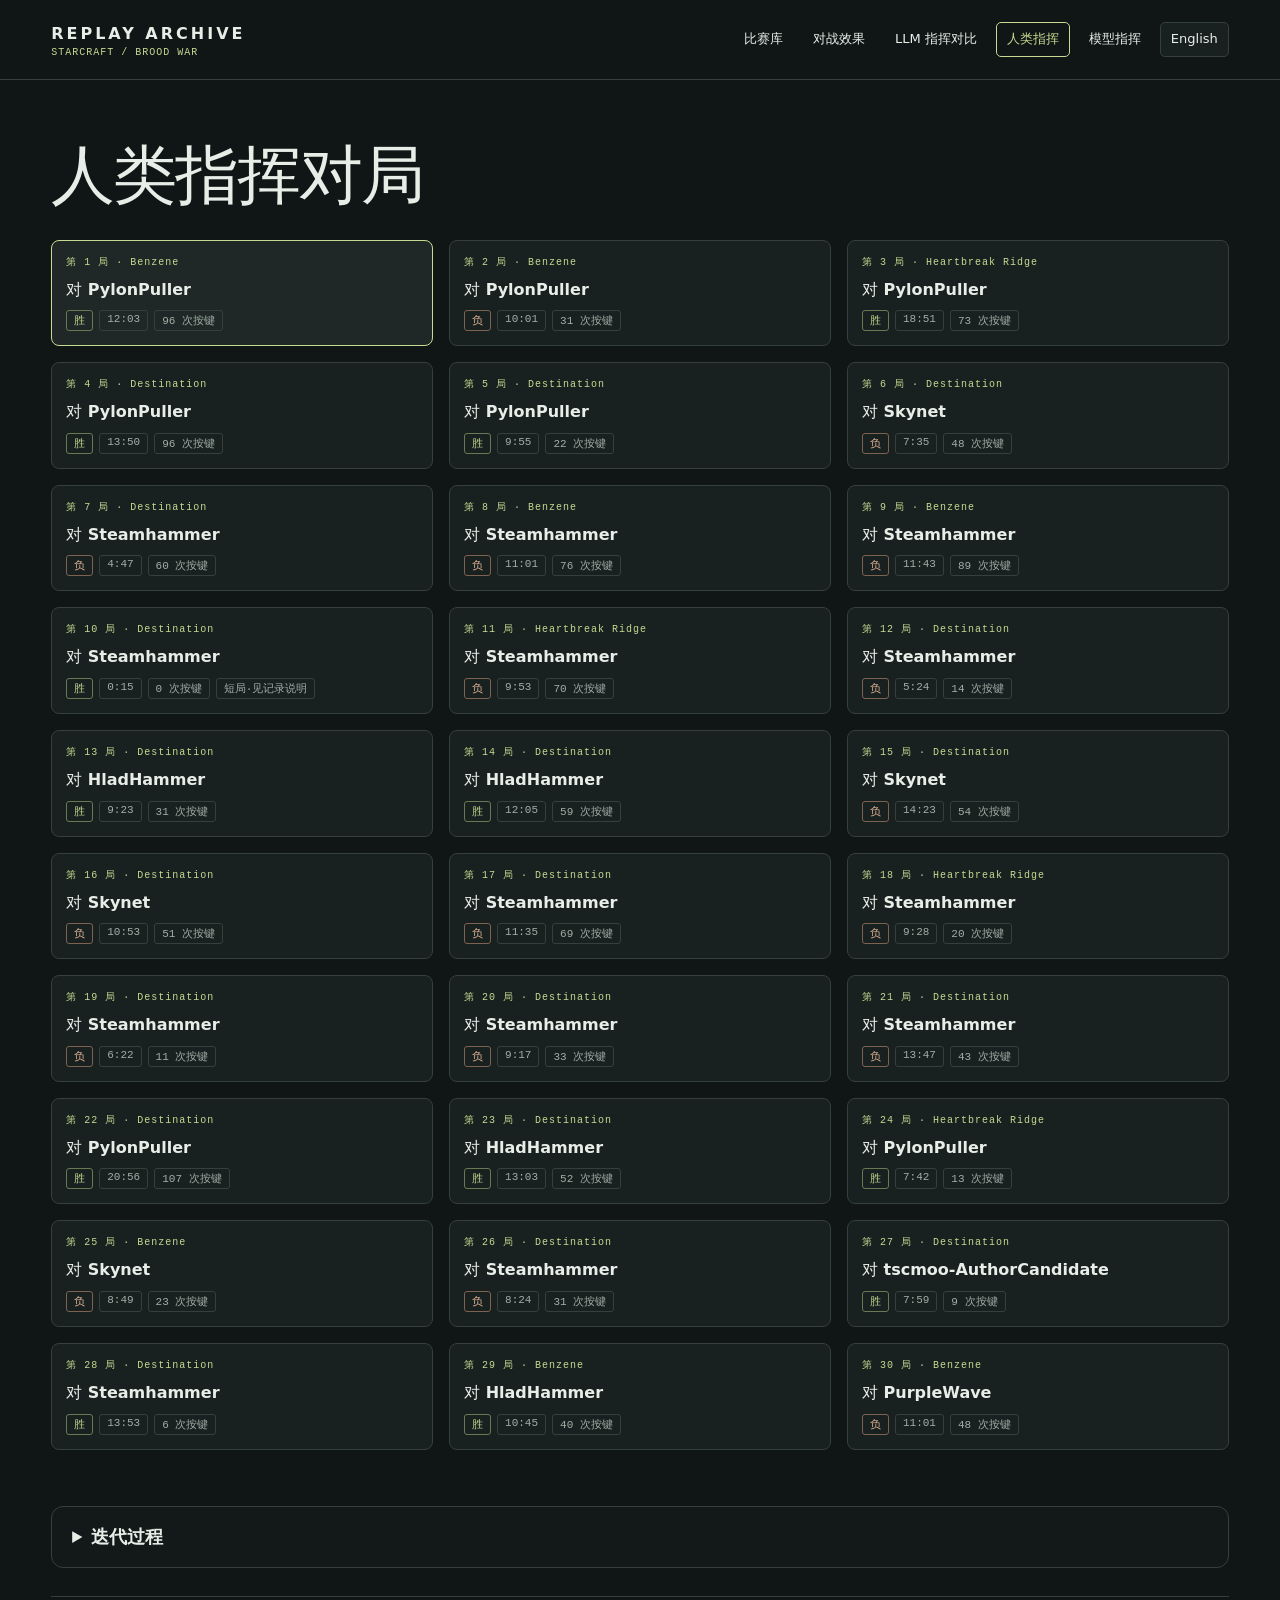
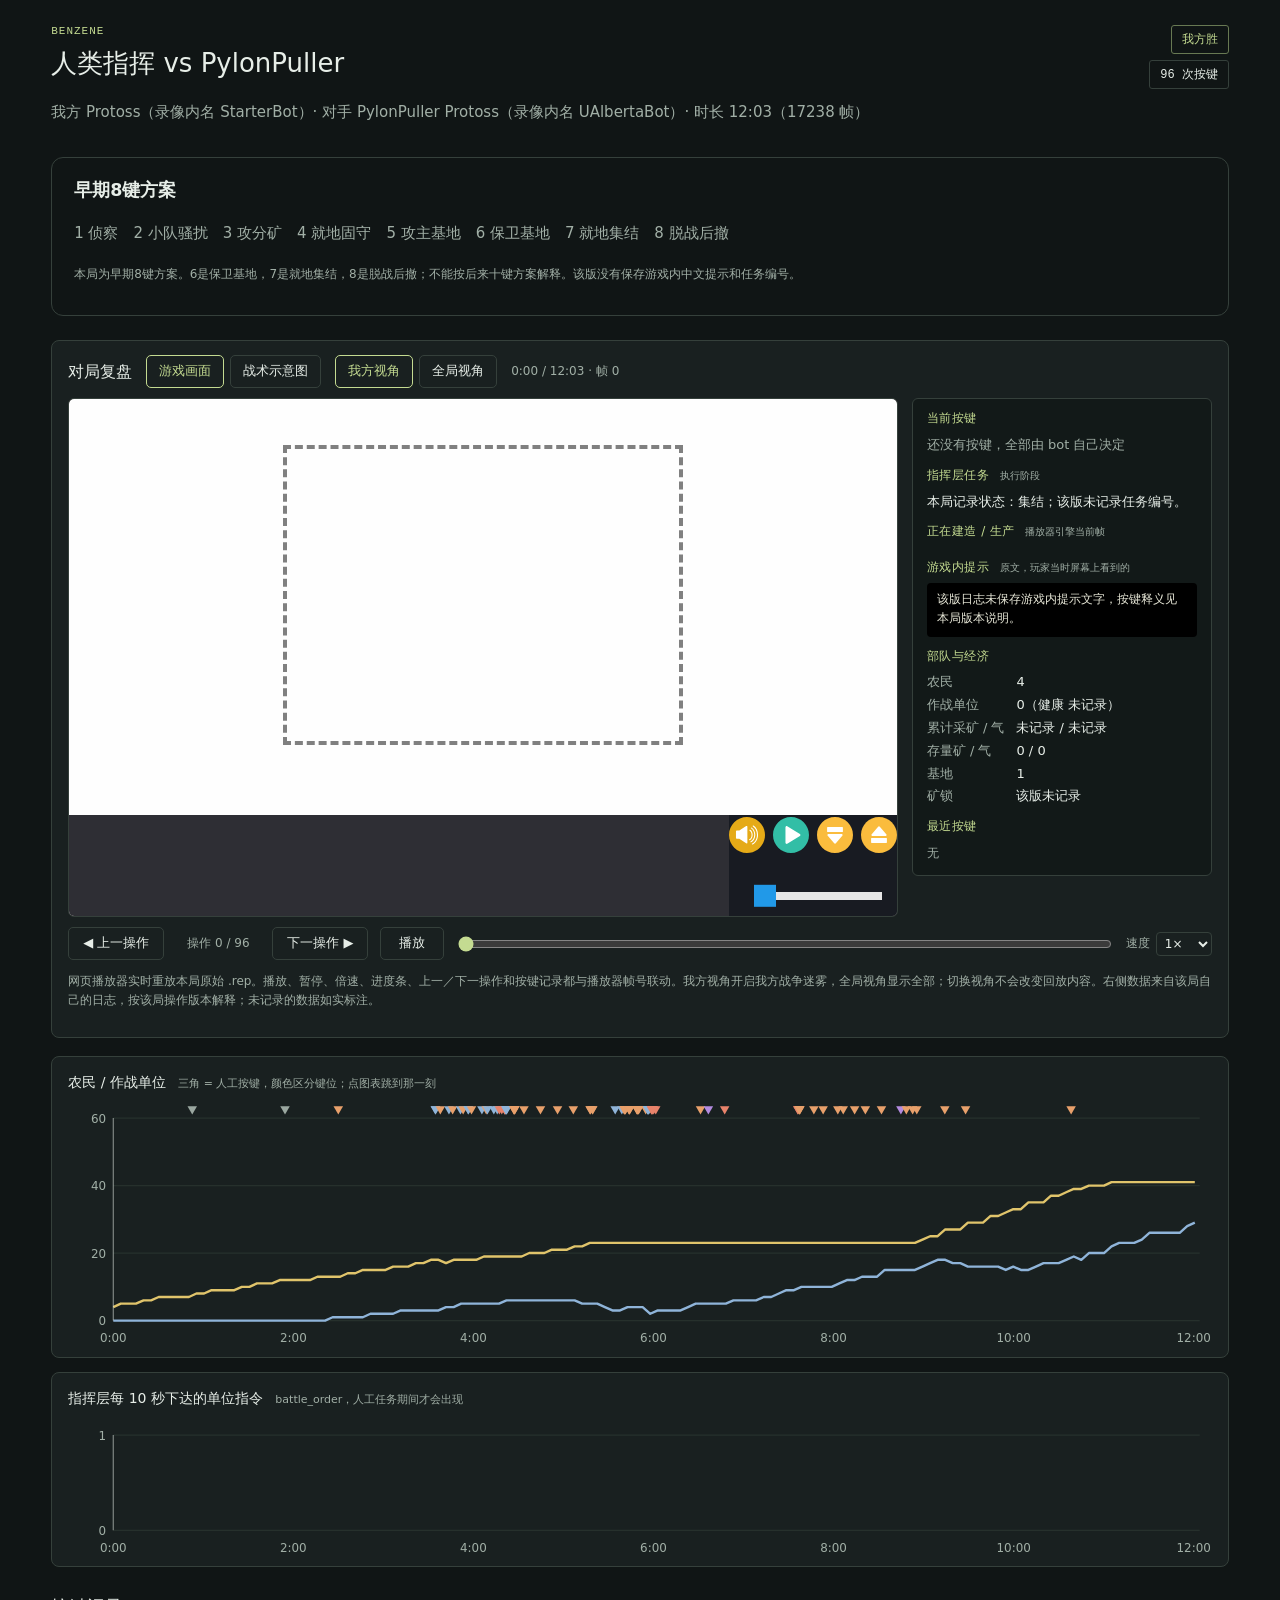
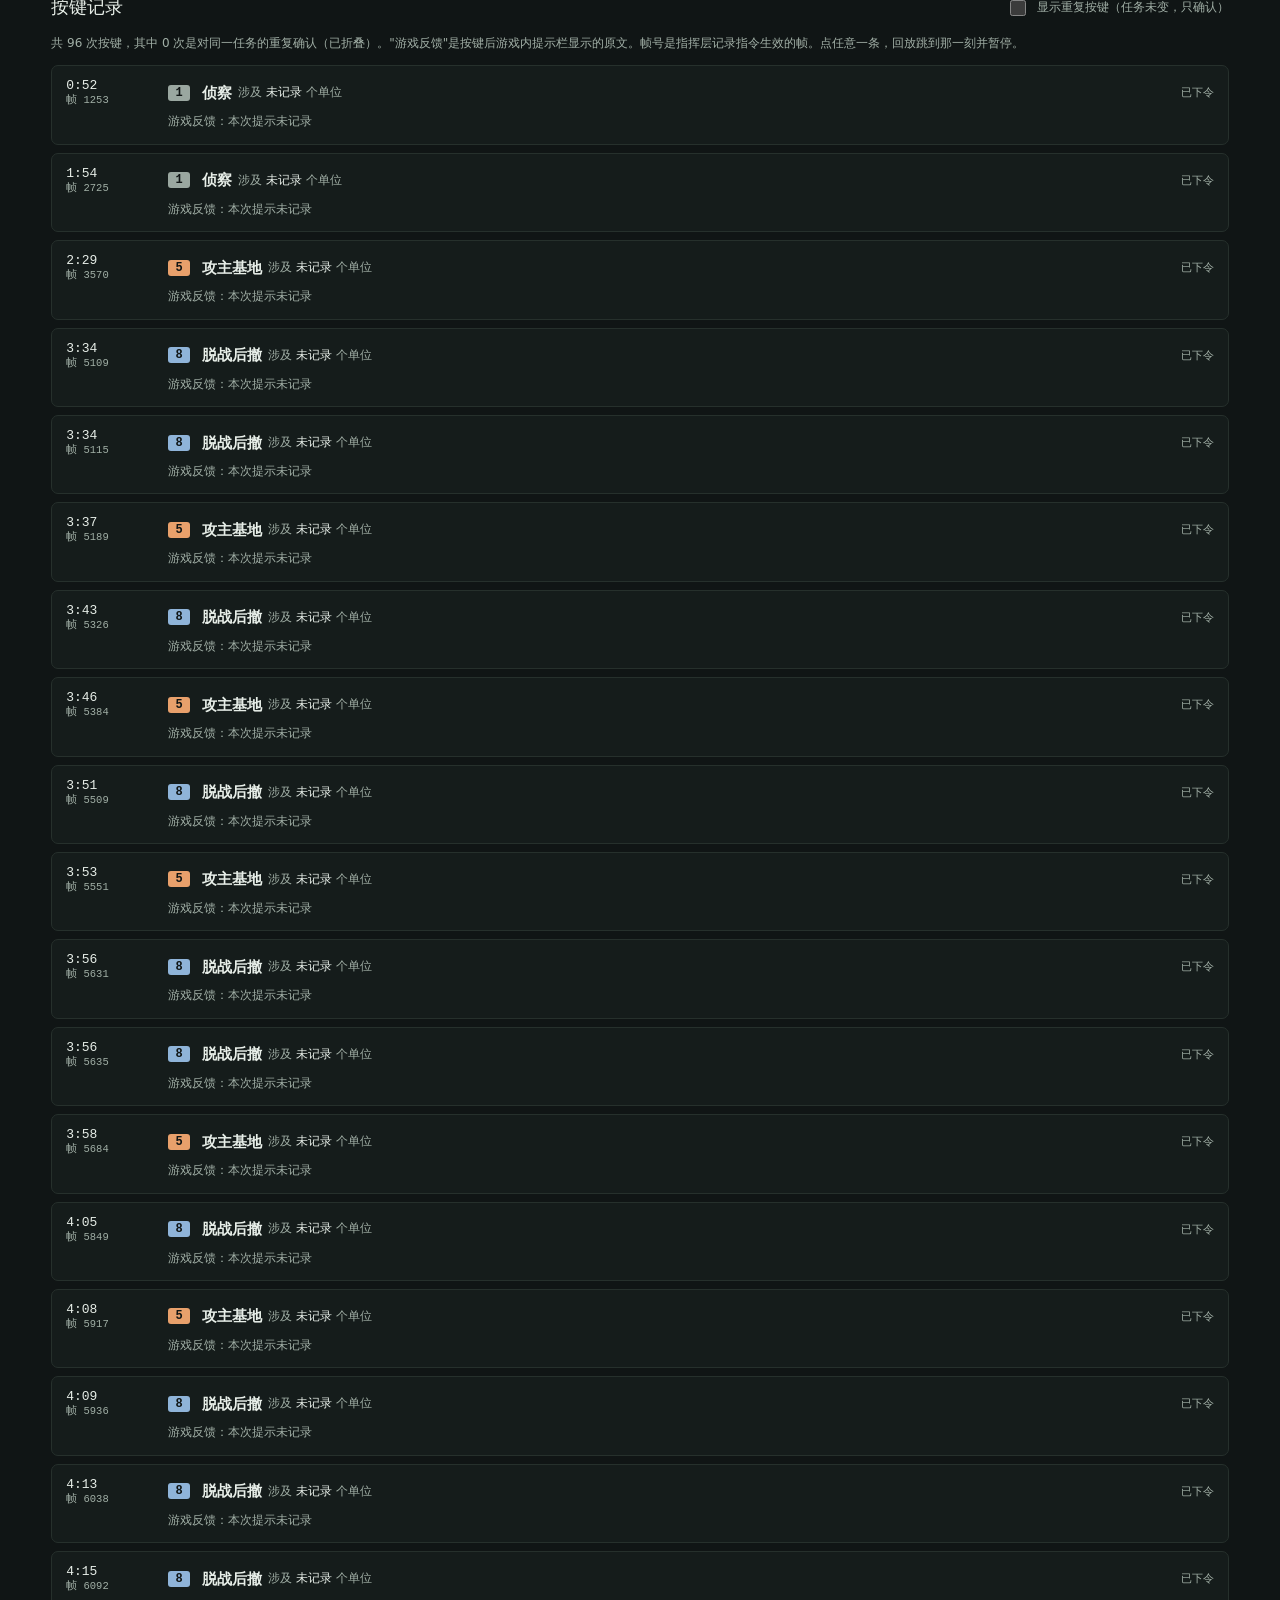
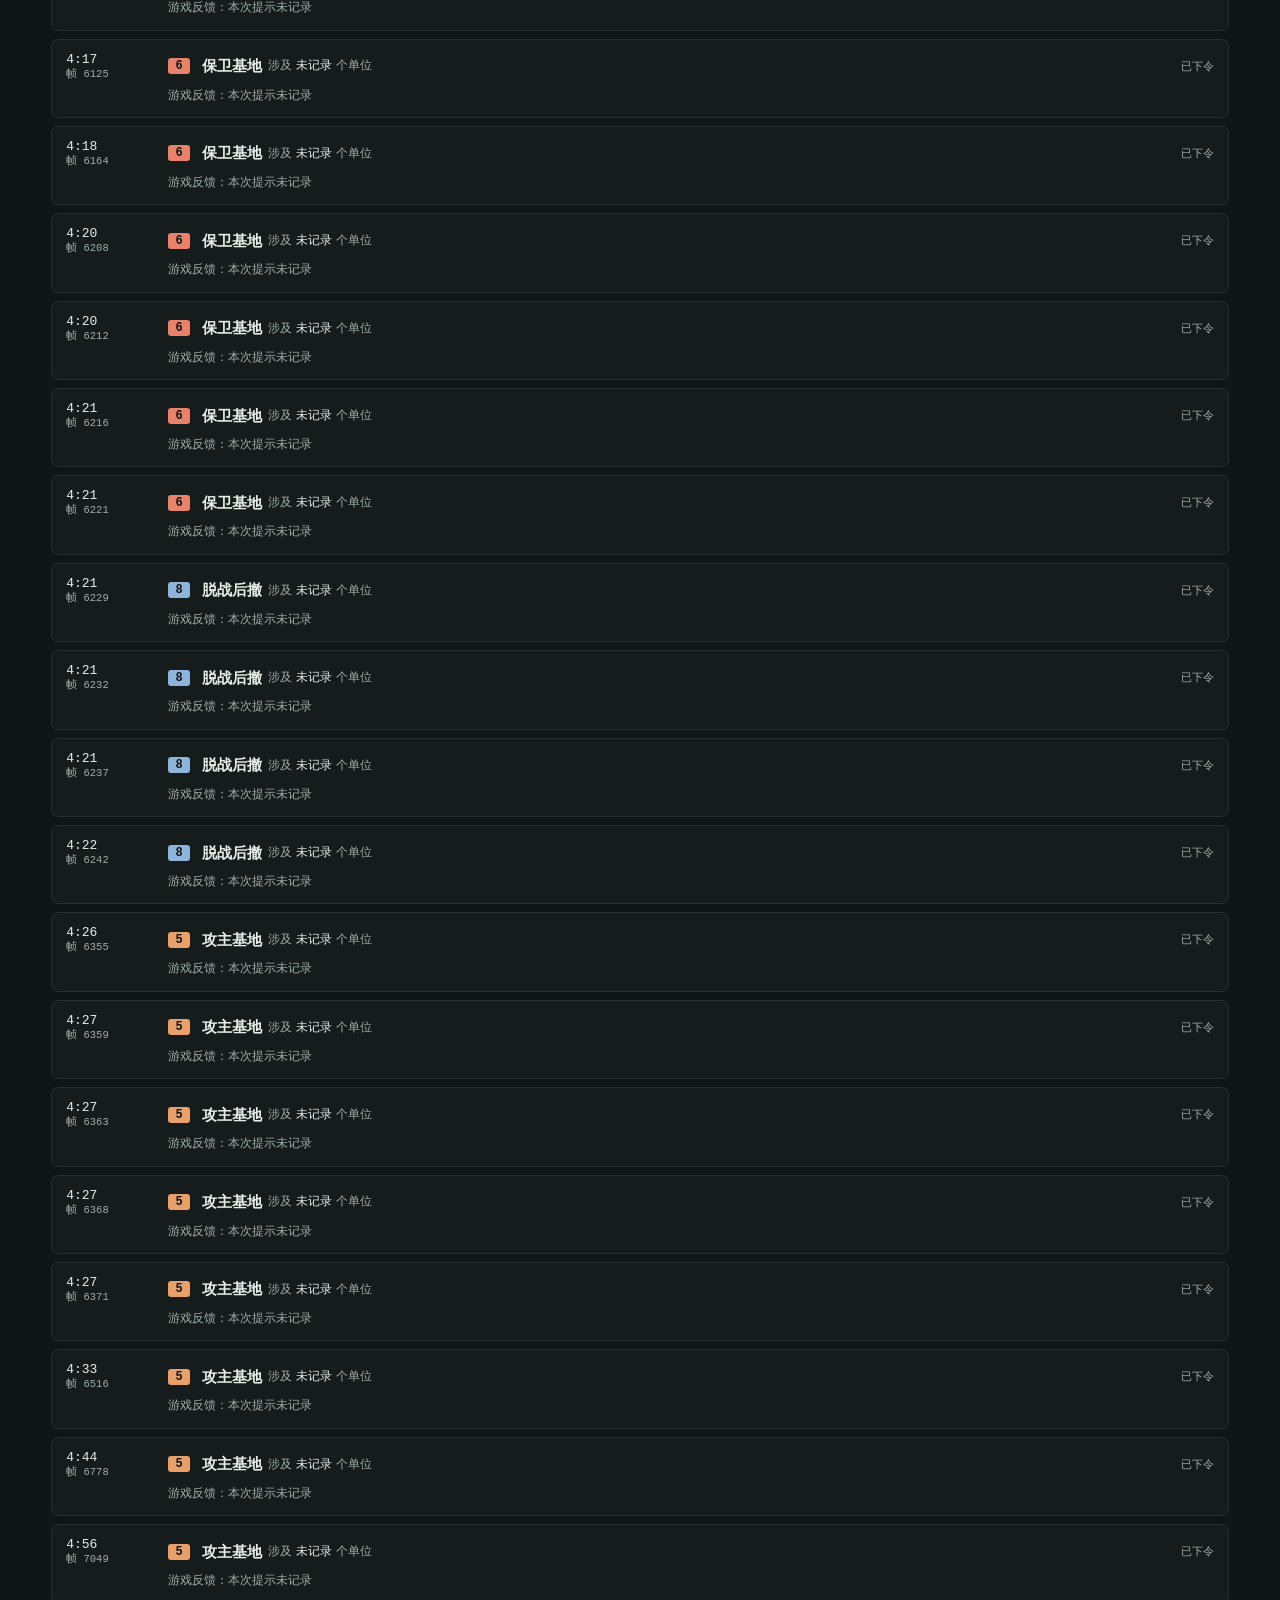
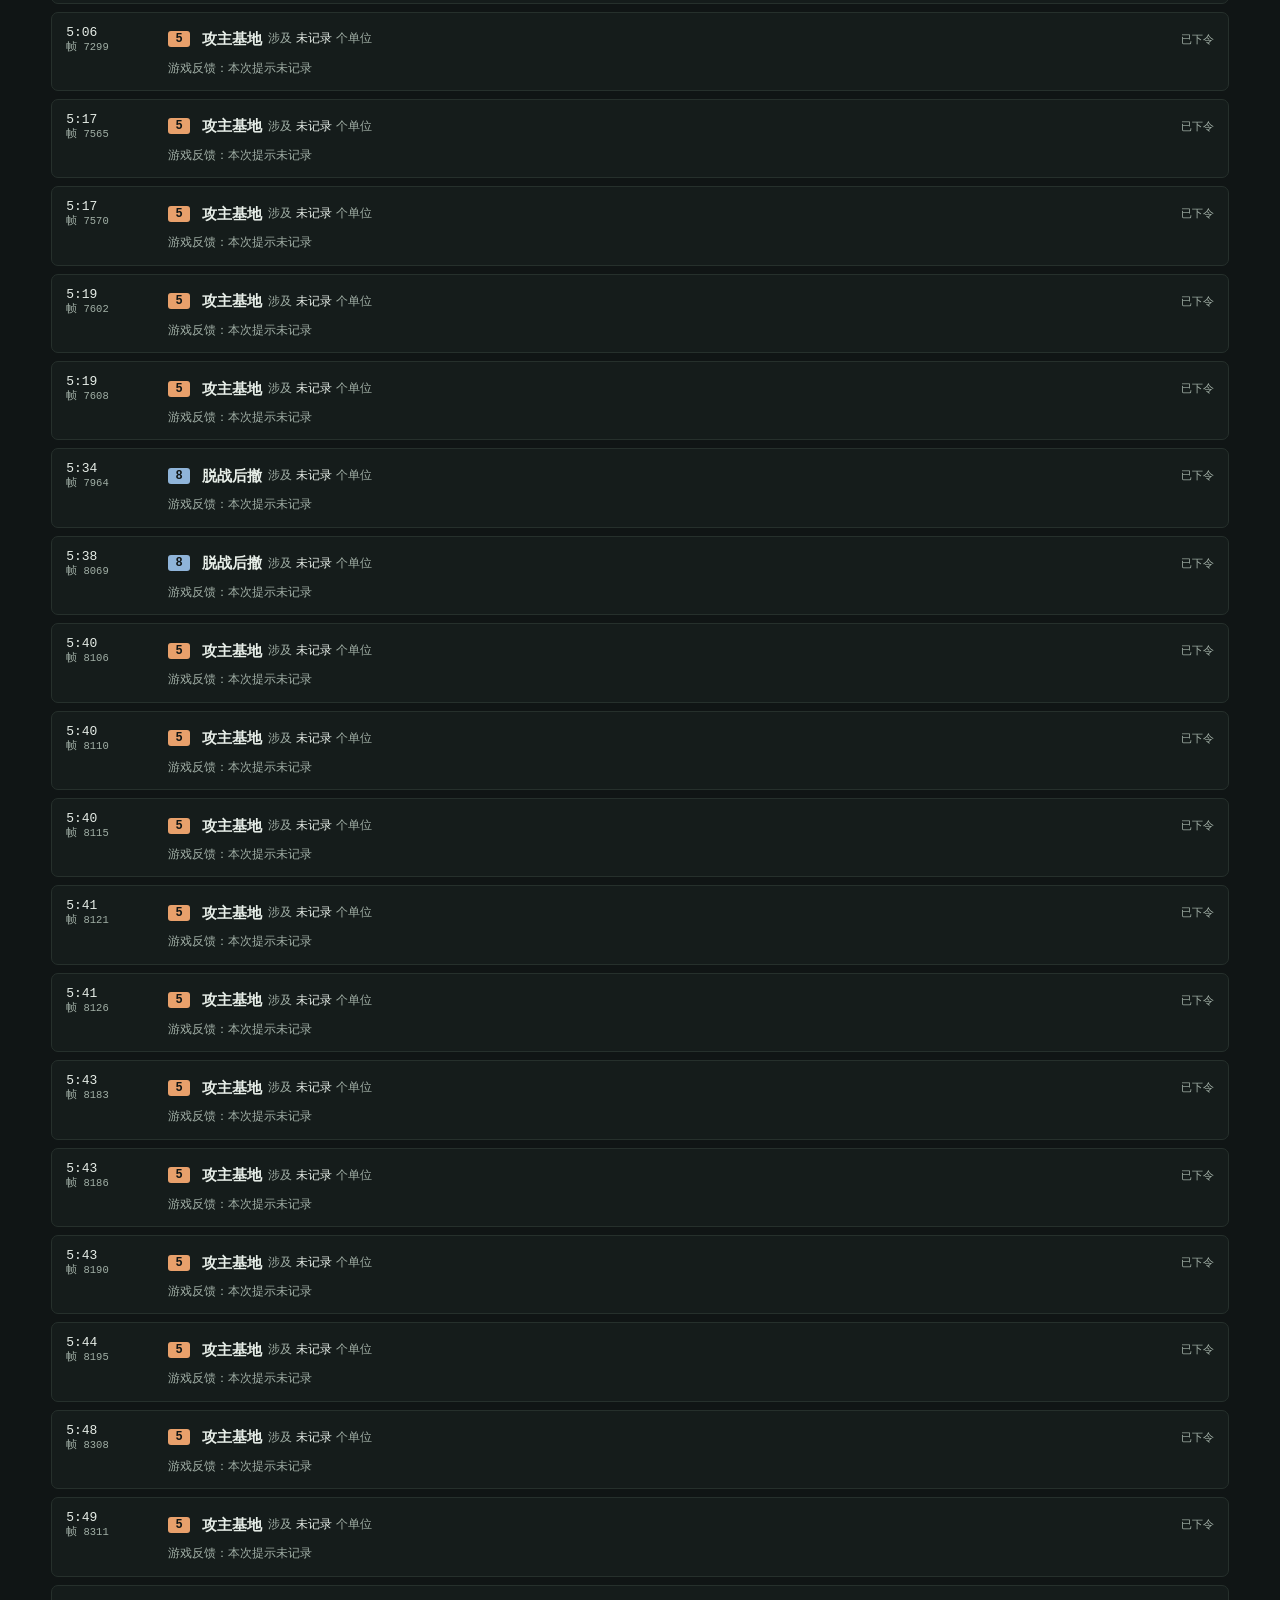
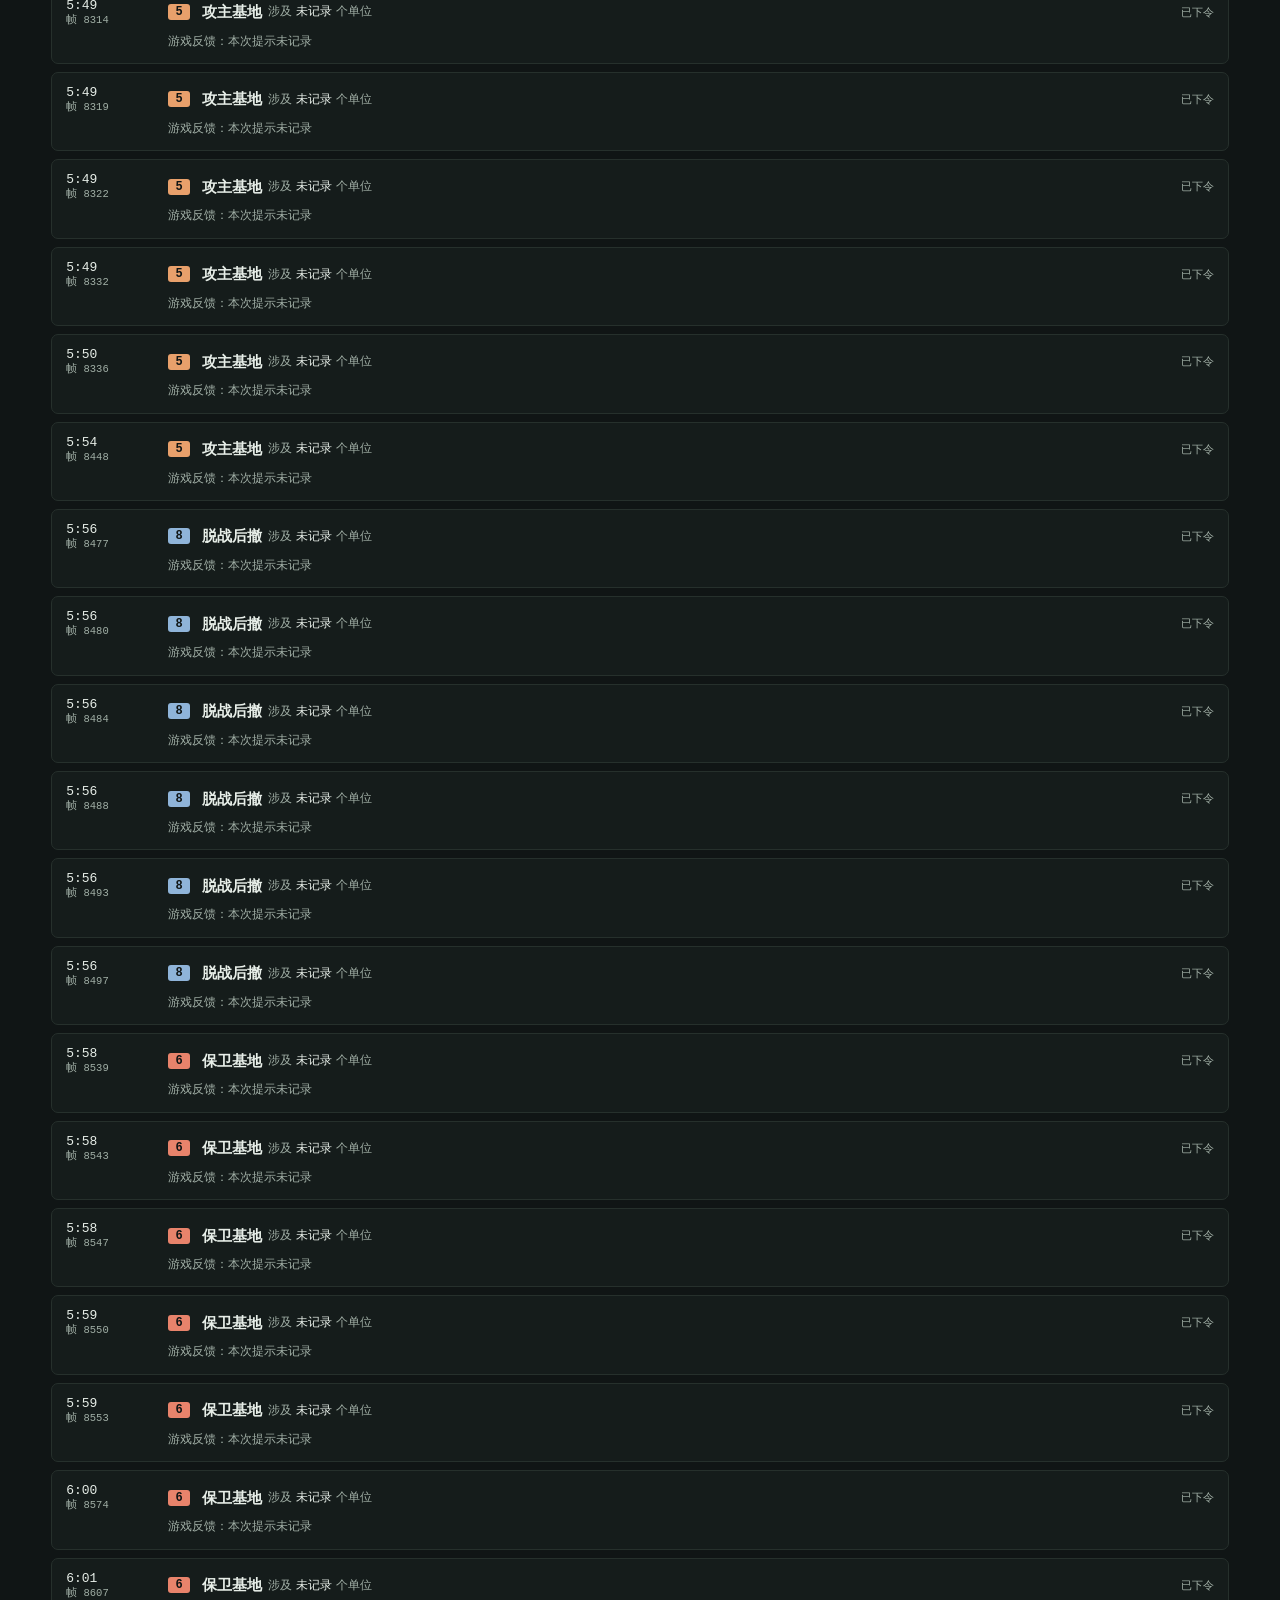
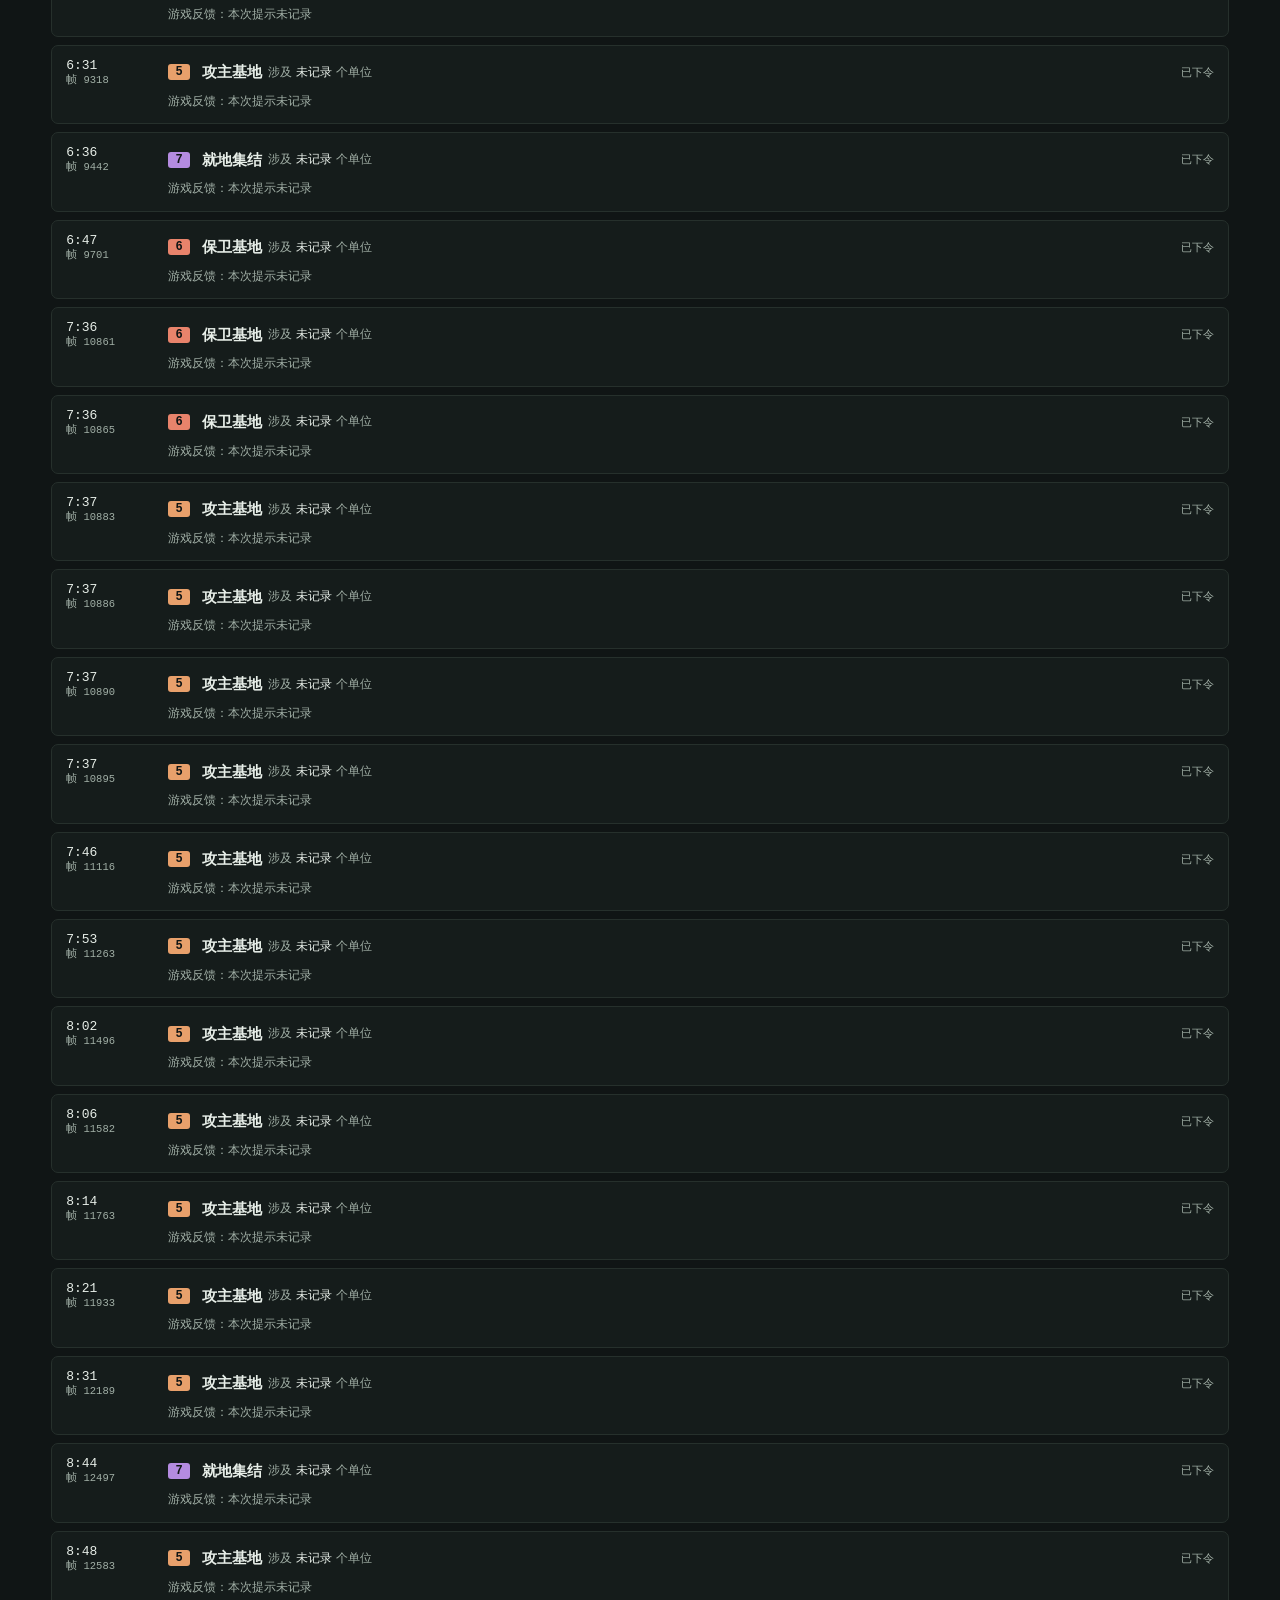
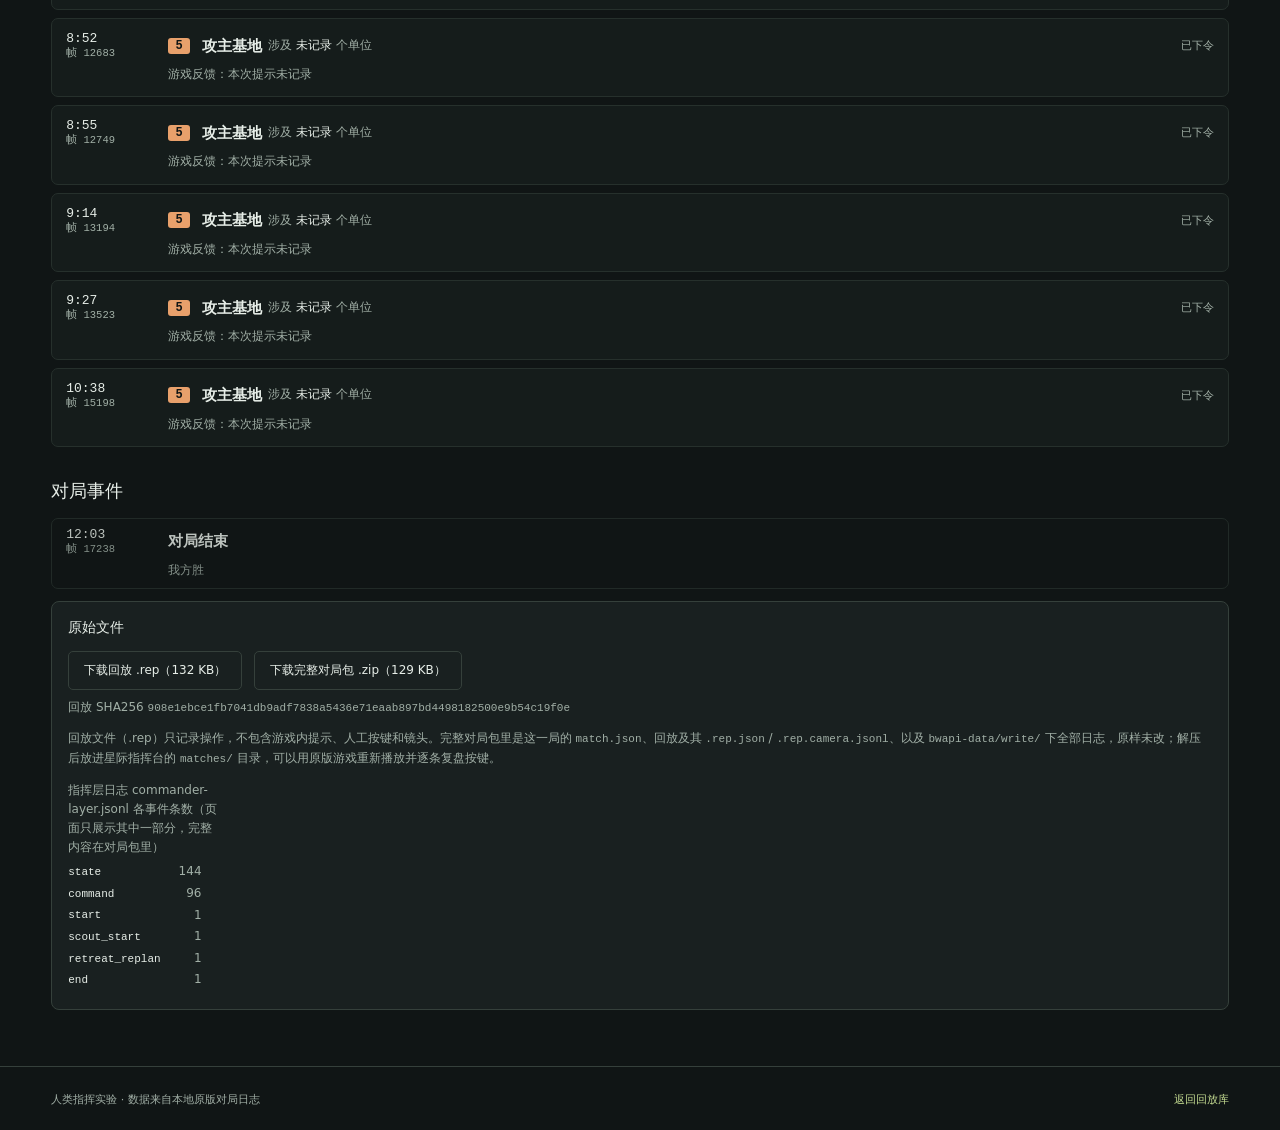
==== commit 91642402: "Unify replay archive navigation and language switching" ====
--- a/site/human-commander/index.html
+++ b/site/human-commander/index.html
@@ -1,11 +1,19 @@
 <!doctype html>
 <html lang="zh-CN"><head><meta charset="utf-8"><meta name="viewport" content="width=device-width,initial-scale=1">
 <meta name="description" content="人类指挥对局档案：原版 StarCraft 1.16.1 本地对战，含双视角回放、历史按键释义和指挥层日志。">
-<title>人类指挥 · Replay Archive</title><link rel="icon" href="data:,">
-<link rel="stylesheet" href="../app.css"><link rel="stylesheet" href="../llm-vs-code/compare.css"><link rel="stylesheet" href="hc.css"><script src="hc.js" defer></script></head>
+<title data-nav-title="human">人类指挥 · Replay Archive</title><link rel="icon" href="data:,">
+<link rel="stylesheet" href="../app.css"><link rel="stylesheet" href="../llm-vs-code/compare.css"><link rel="stylesheet" href="hc.css"><script src="../navigation.js" defer></script><script src="hc.js?v=navigation" defer></script></head>
 <body><a href="#main" class="skip">跳到正文</a>
-<header><a class="brand" href="../?lang=zh">REPLAY ARCHIVE<span>STARCRAFT / BROOD WAR</span></a><nav><a href="../?lang=zh">比赛库</a><a href="../replay-room.html?lang=zh">对战效果</a><a href="../llm-vs-code/">LLM 指挥对比</a><a href="./" aria-current="page">人类指挥</a><a href="../model-commander/">模型指挥</a></nav></header>
-<main id="main">
+<header><a class="brand" href="../?lang=zh" data-nav>REPLAY ARCHIVE<span>STARCRAFT / BROOD WAR</span></a>
+<nav>
+  <a href="../?lang=zh" data-nav="library">比赛库</a>
+  <a href="../replay-room.html?lang=zh" data-nav="room">对战效果</a>
+  <a href="../llm-vs-code/?lang=zh" data-nav="llm">LLM 指挥对比</a>
+  <a href="./?lang=zh" data-nav="human" aria-current="page">人类指挥</a>
+  <a href="../model-commander/?lang=zh" data-nav="model">模型指挥</a>
+  <button id="language" type="button" lang="en">English</button>
+</nav></header>
+<main id="main" lang="zh-CN">
 
 <section class="hero">
   <h1>人类指挥对局</h1>
@@ -71,5 +79,5 @@
 </section>
 
 </main>
-<footer><span>人类指挥实验 · 数据来自本地原版对局日志</span><a href="../?lang=zh">返回回放库</a></footer>
+<footer lang="zh-CN"><span>人类指挥实验 · 数据来自本地原版对局日志</span><a href="../?lang=zh" data-nav>返回回放库</a></footer>
 </body></html>
--- a/site/app.css
+++ b/site/app.css
@@ -4,7 +4,8 @@
 
 .map-group{margin:28px 0 42px}.map-heading{display:flex;align-items:baseline;justify-content:space-between;gap:16px;margin-bottom:14px}.map-heading h2{font-size:24px;margin:0}.map-heading p{font-size:13px;margin:0}.cards{grid-template-columns:repeat(2,minmax(0,1fr))}.card-top{min-height:72px;align-items:center;padding:18px 24px}.card h3{margin:0;font-size:20px;font-weight:500}.version{color:var(--muted);font:12px monospace}.card-body{padding:22px 24px}.card p{margin:10px 0 22px}@media(max-width:600px){.cards{grid-template-columns:1fr}.map-heading{display:block}.map-heading p{margin-top:6px}.map-heading h2{font-size:21px}.card h3{font-size:18px}.card-top{padding:16px 20px}}
 
-nav [data-room]{font-size:12px;padding:6px 10px;white-space:nowrap}@media(max-width:600px){nav{gap:8px}nav [data-room]{font-size:11px;padding:6px 8px}}
-header nav{flex-wrap:wrap;justify-content:flex-end}
-header nav a[aria-current=page]{color:var(--accent)}
-@media(max-width:700px){header{height:auto;min-height:72px;flex-wrap:wrap;gap:12px;padding-top:12px;padding-bottom:12px}header nav{justify-content:flex-start}}
+header nav{flex-wrap:wrap;justify-content:flex-end;gap:8px}
+header nav a,header nav button{padding:6px 10px;white-space:nowrap}
+header nav a{border:1px solid transparent;border-radius:5px}
+header nav a[aria-current=page]{border-color:var(--accent);color:var(--accent)}
+@media(max-width:700px){header{height:auto;min-height:72px;flex-wrap:wrap;gap:12px;padding-top:12px;padding-bottom:12px}header nav{justify-content:flex-start}header nav a,header nav button{padding:6px 8px}}
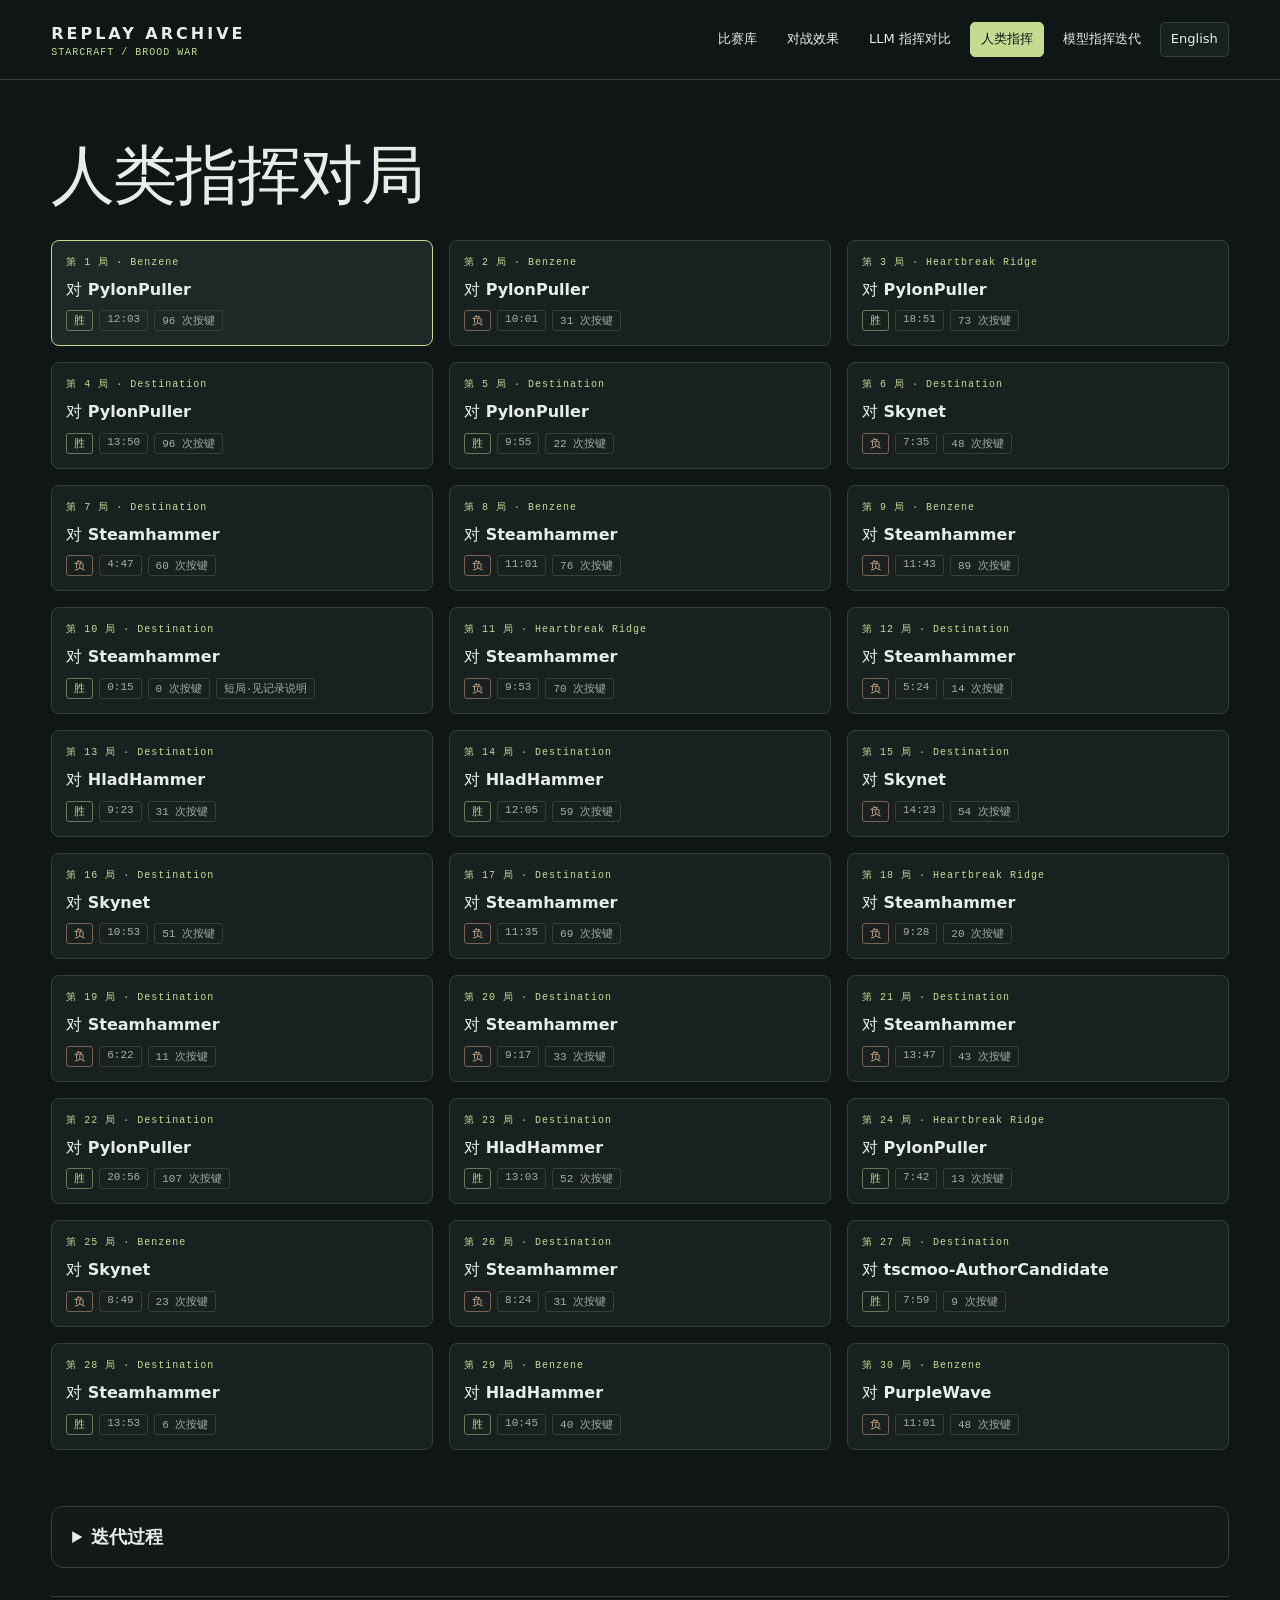
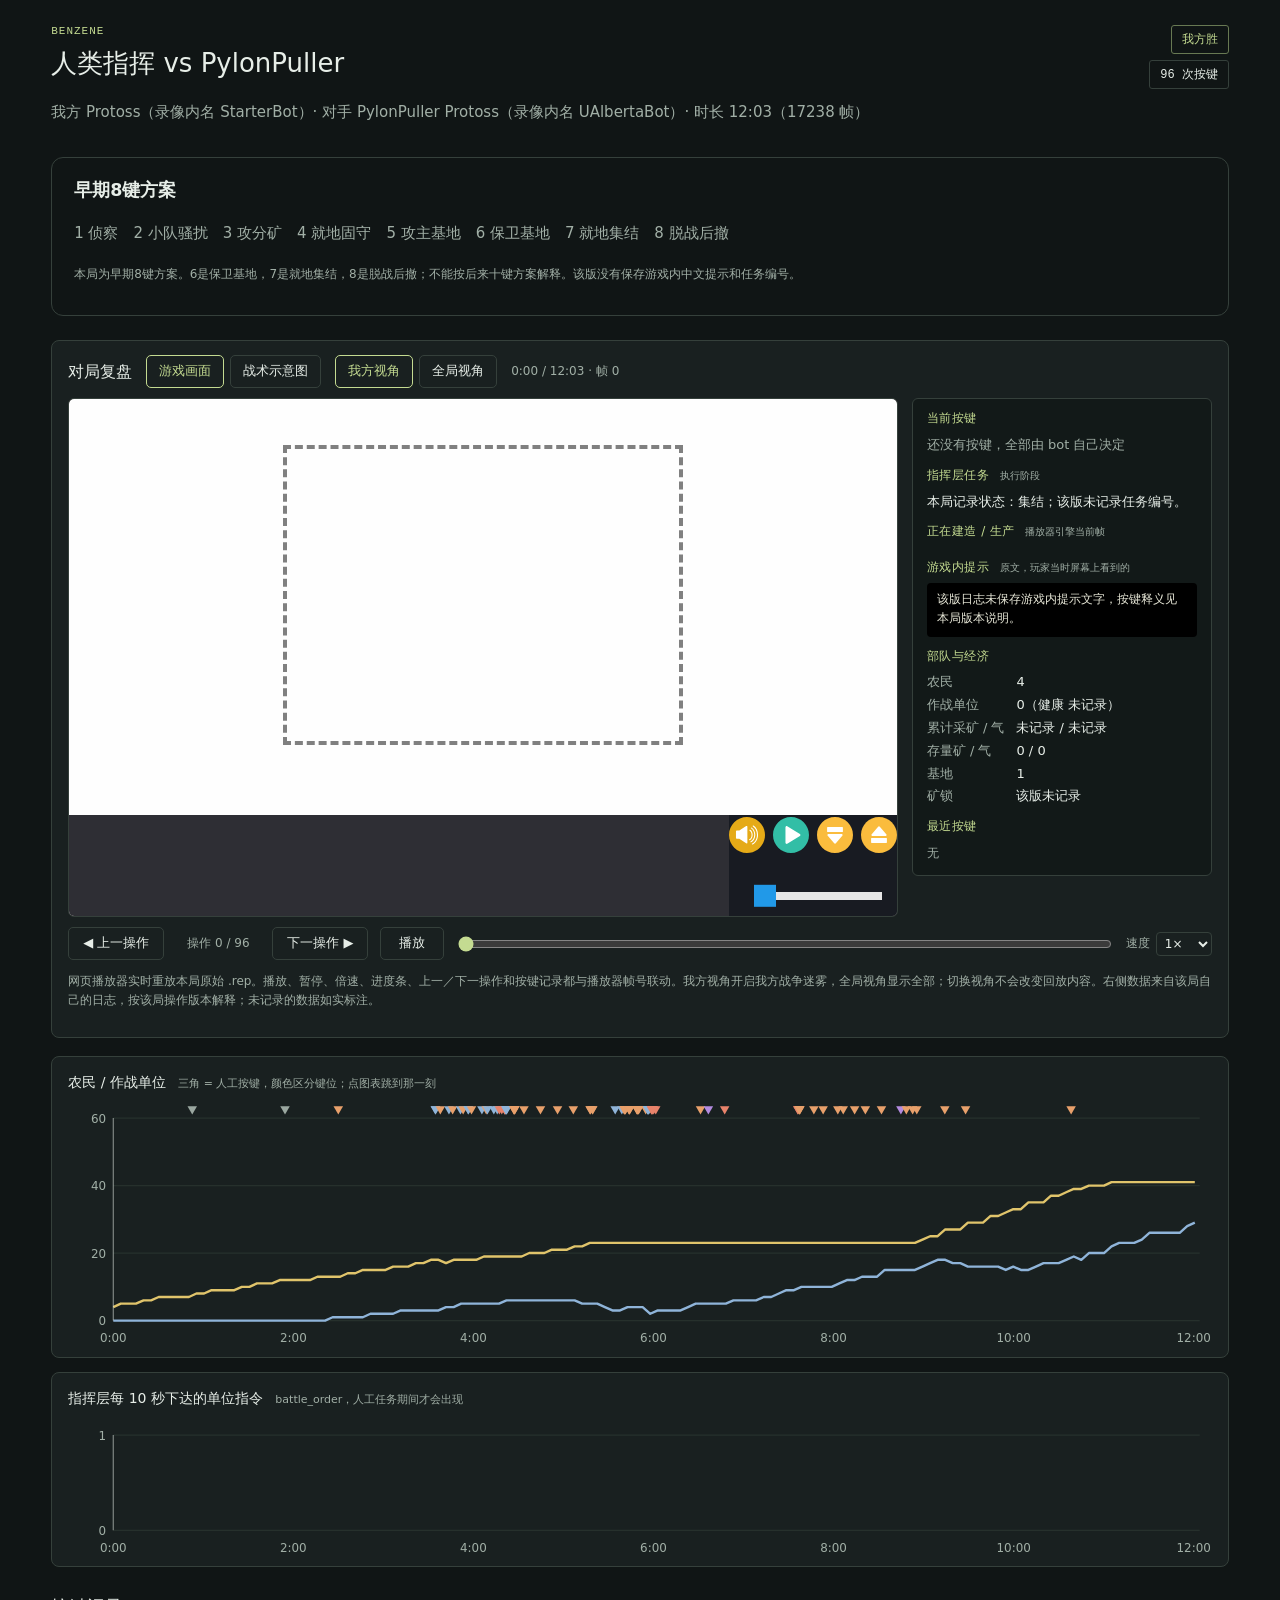
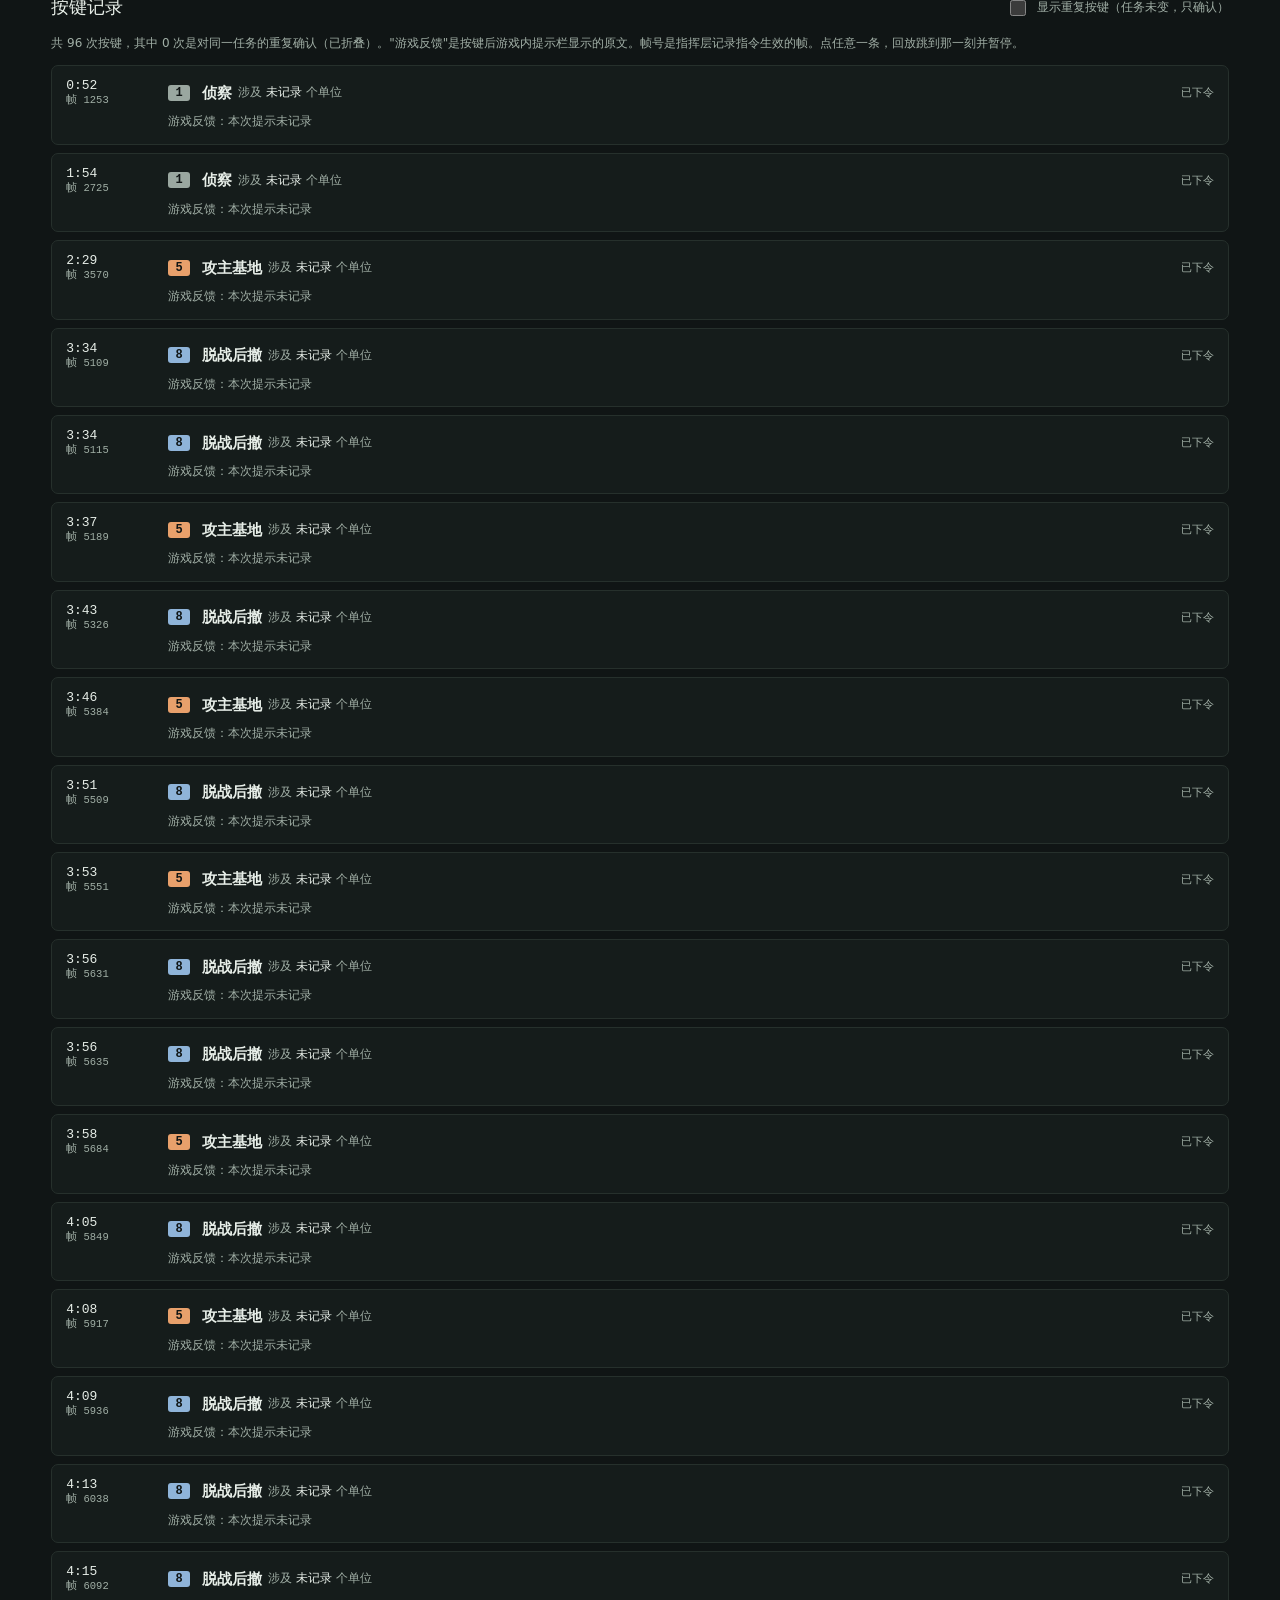
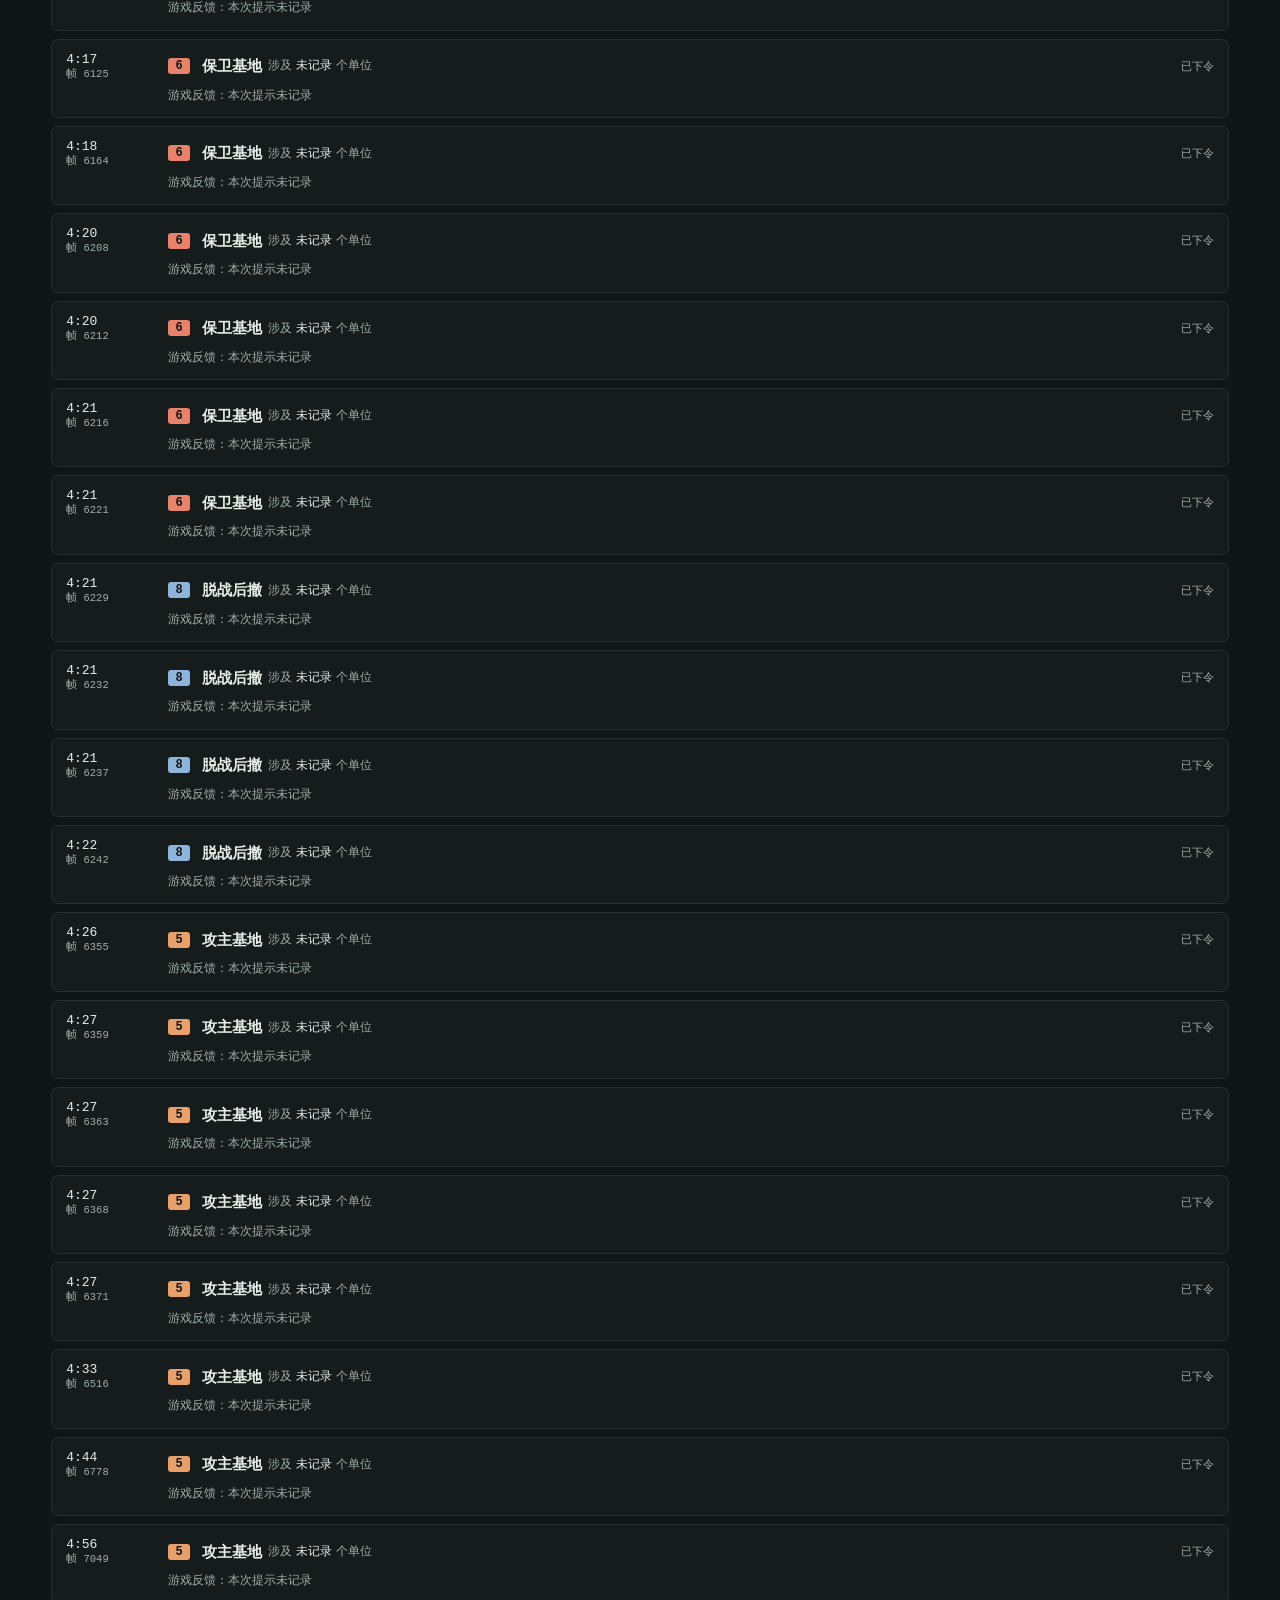
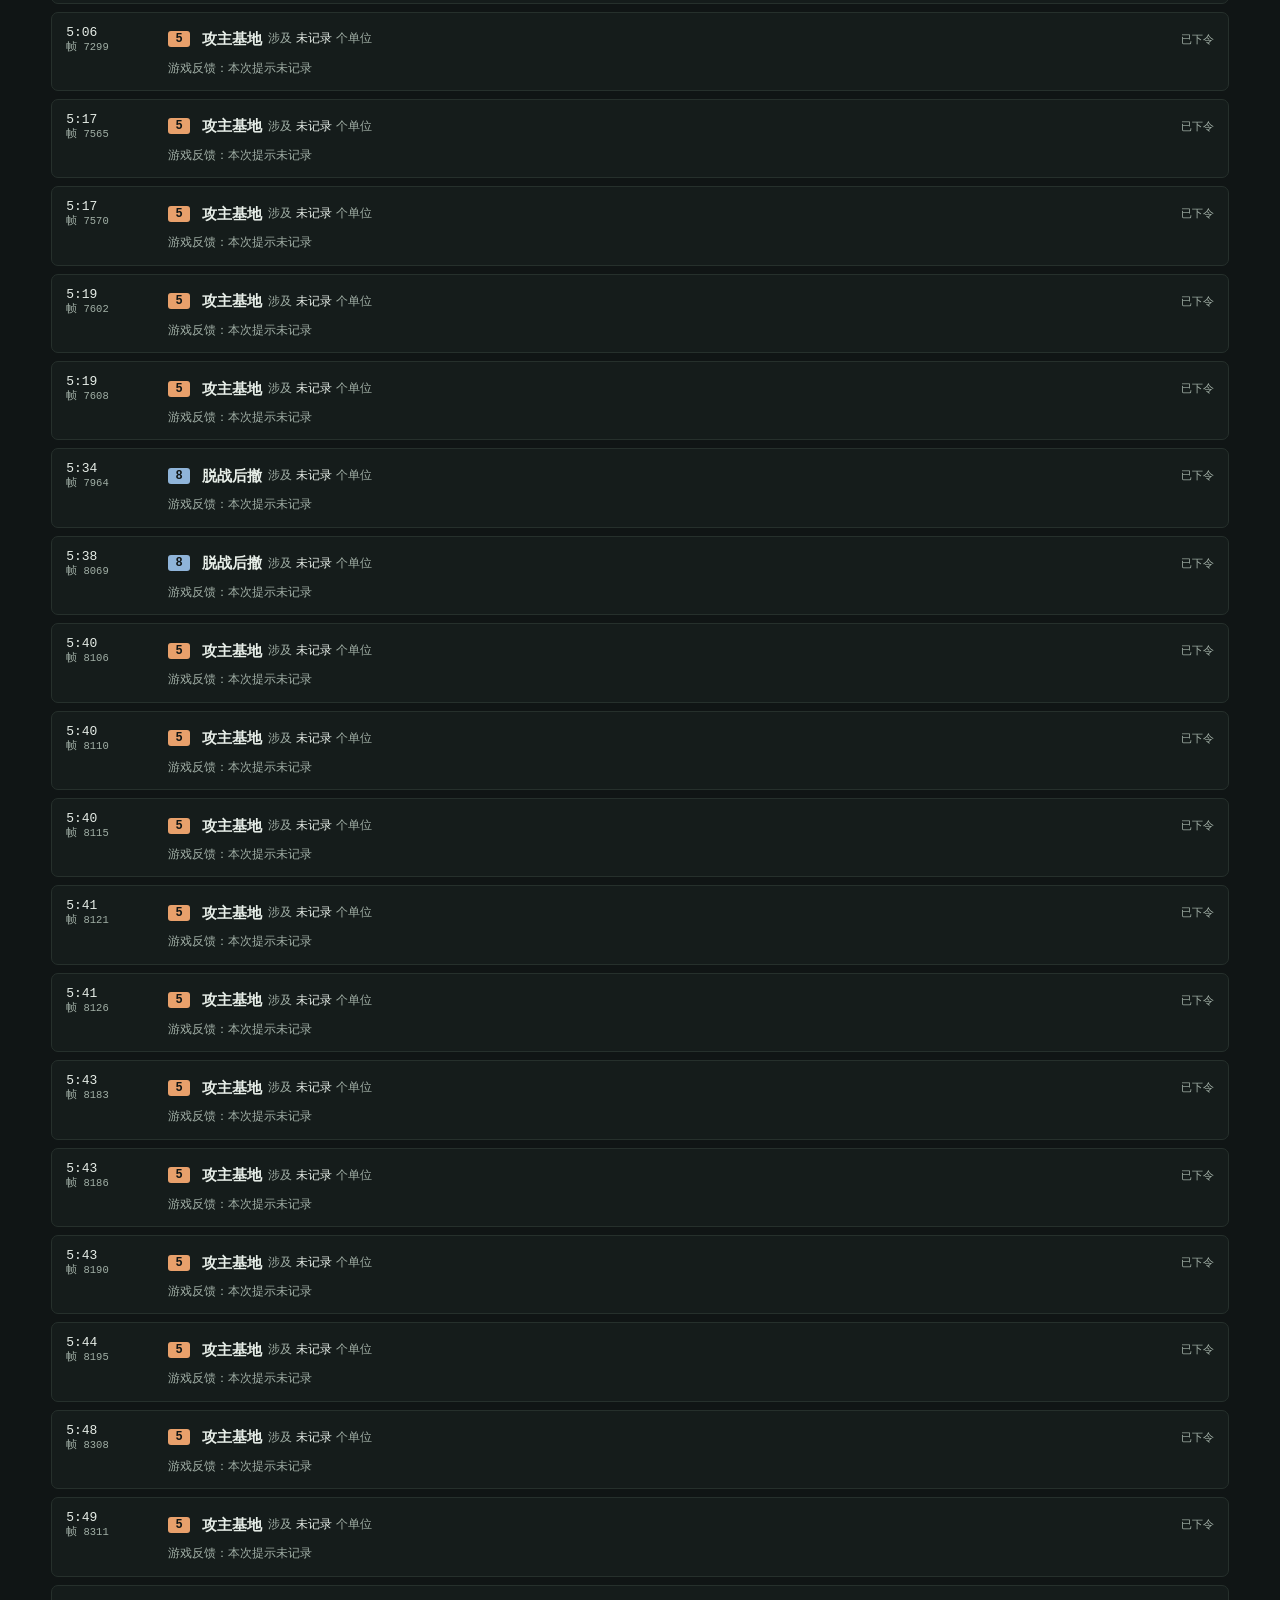
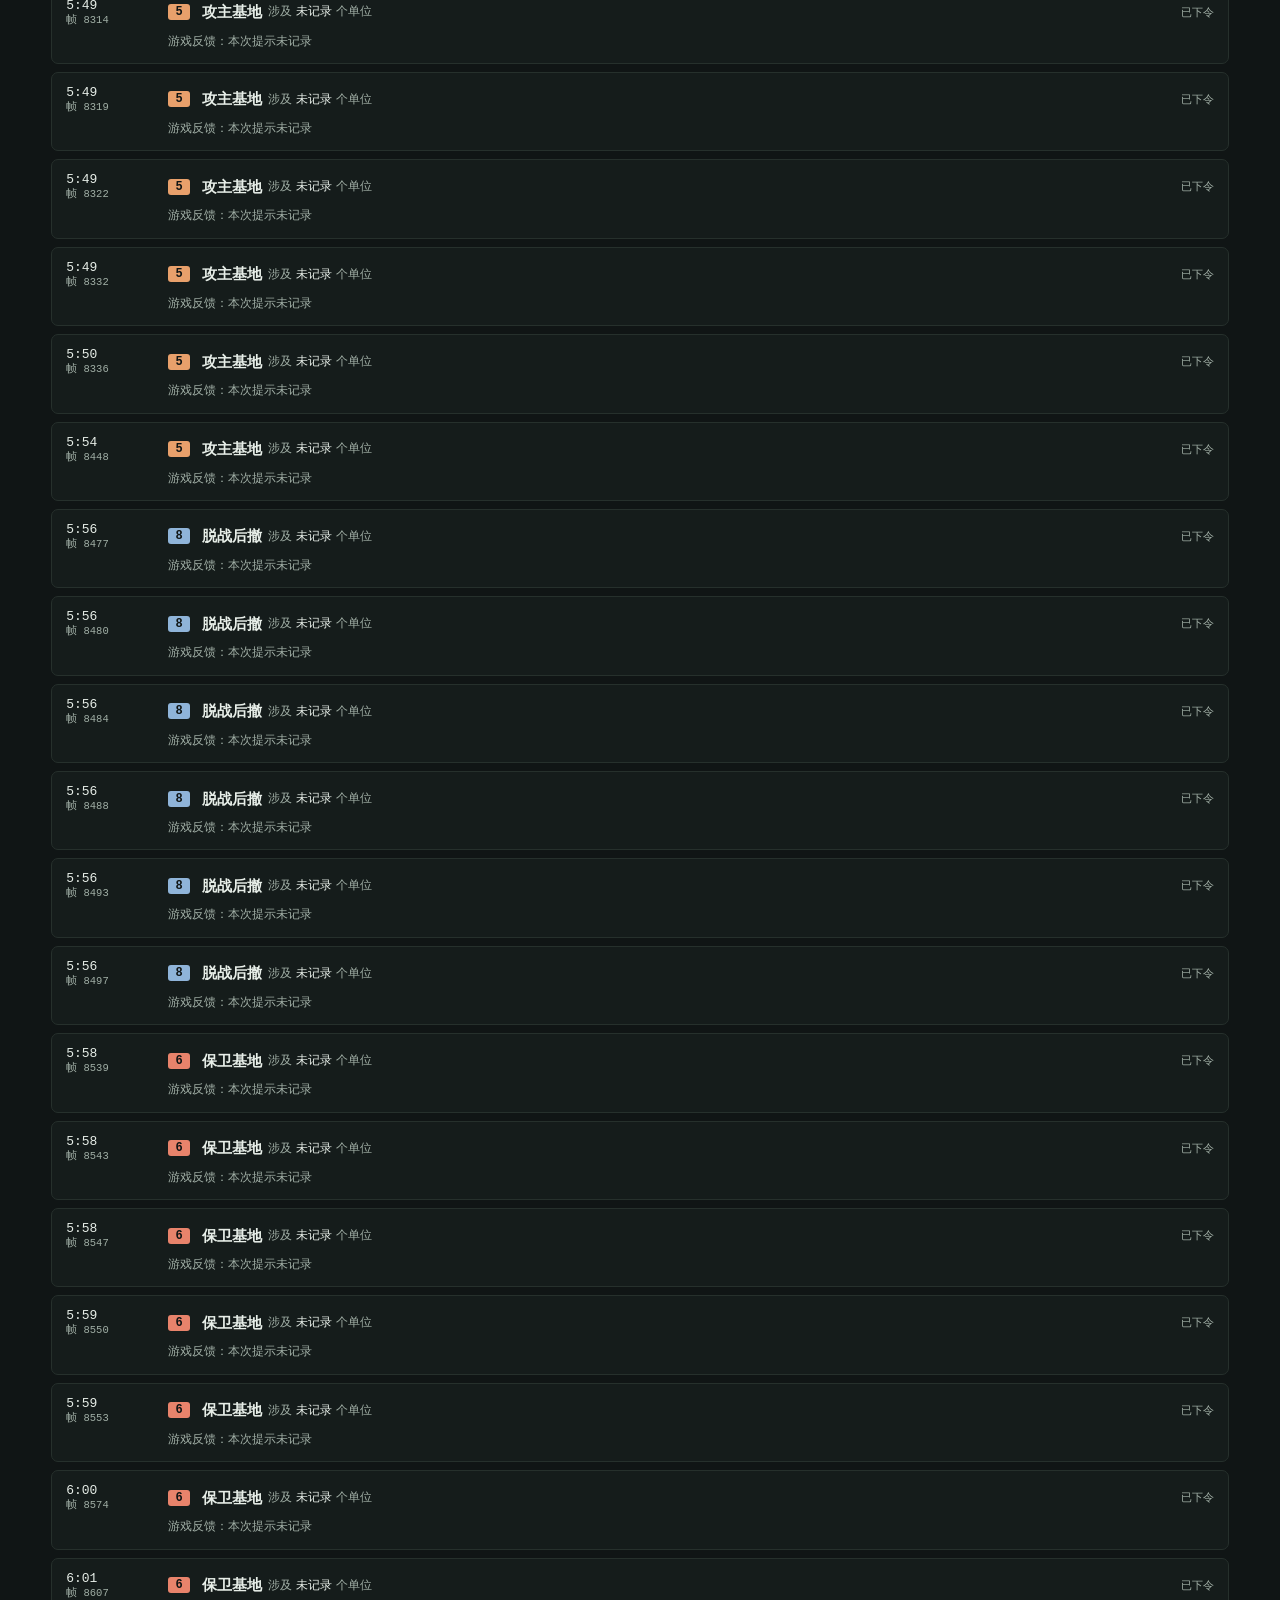
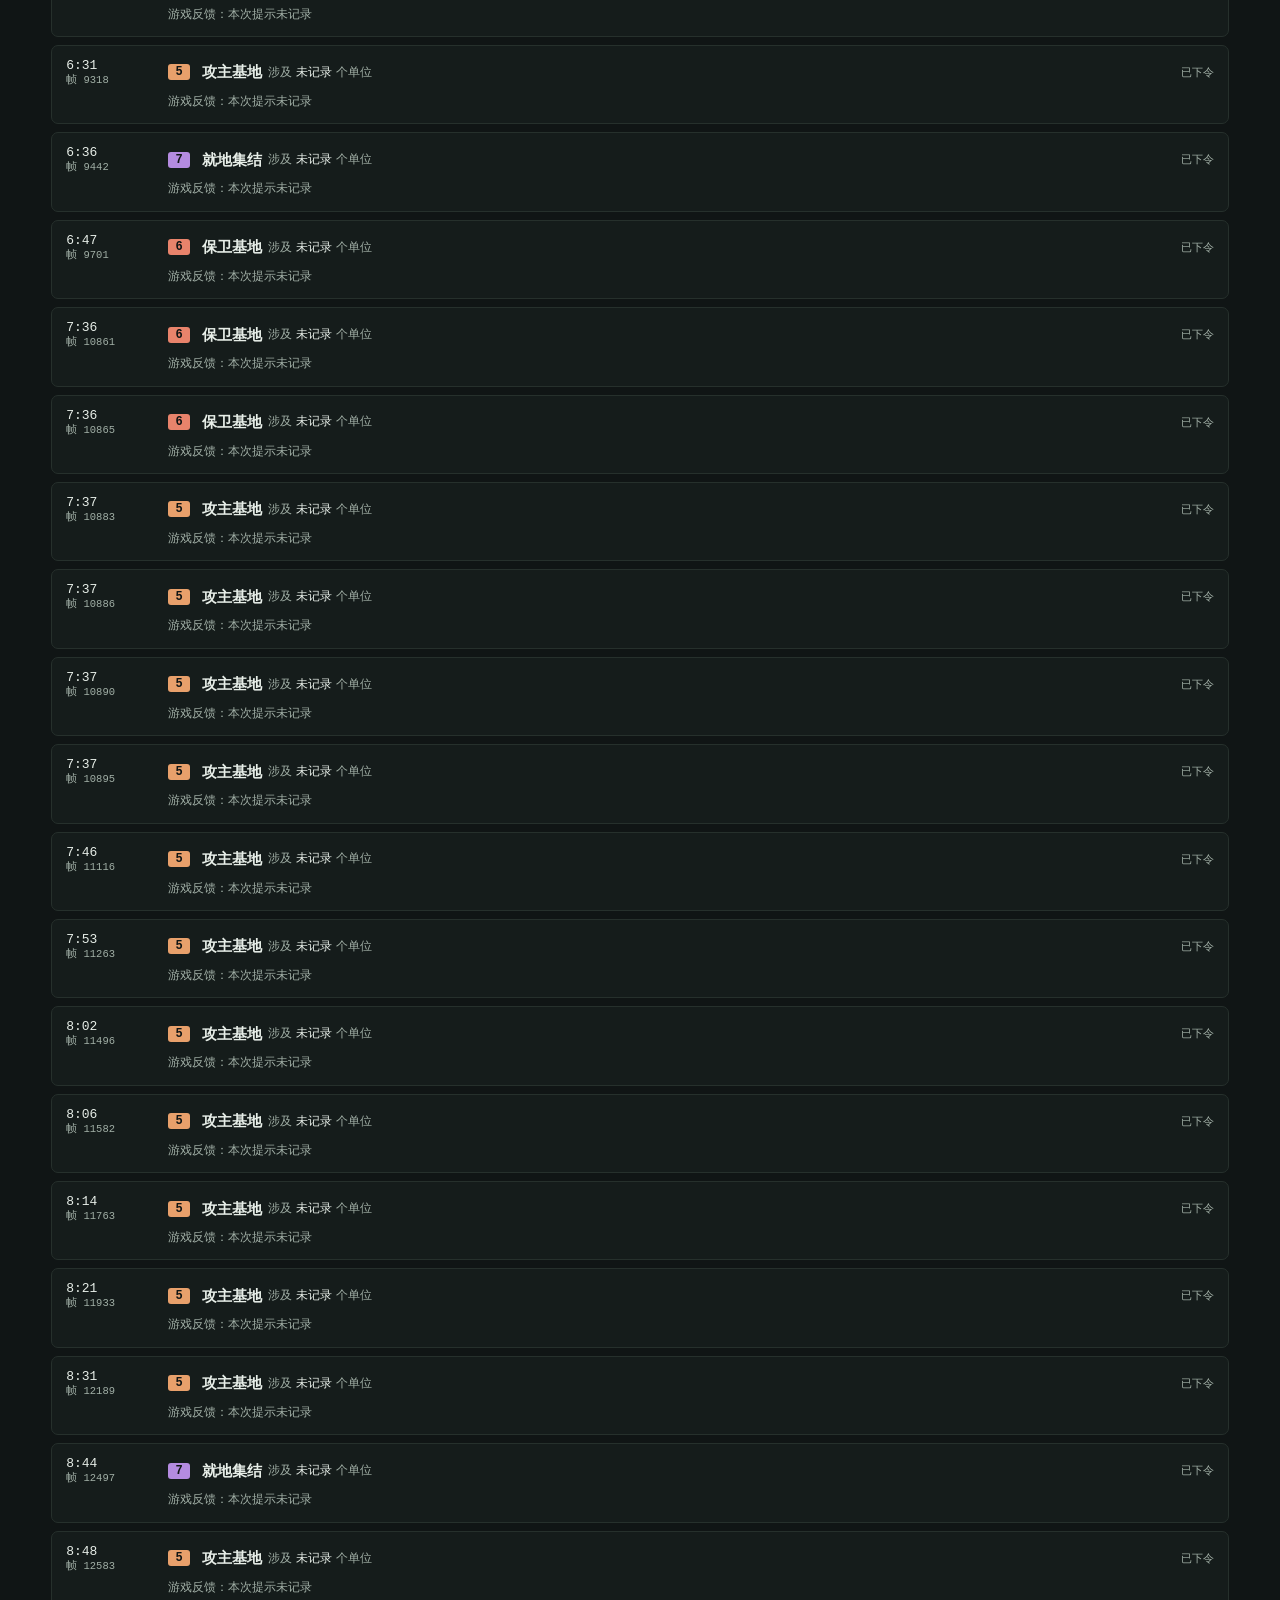
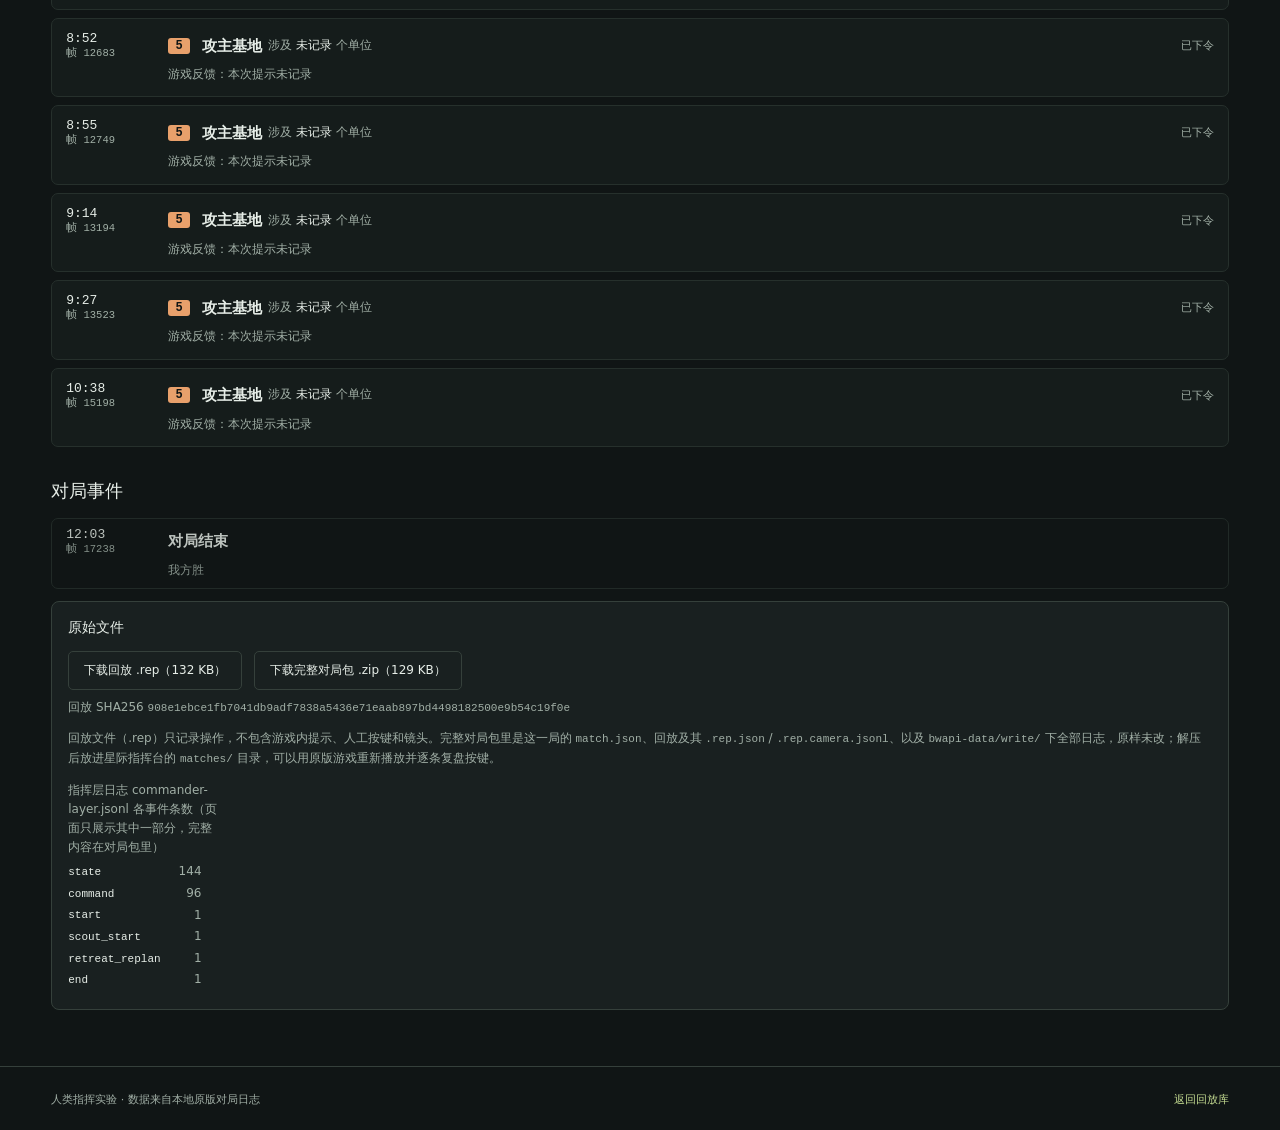
==== commit a11c5d92: "Rename the model commander tab in Chinese" ====
--- a/site/human-commander/index.html
+++ b/site/human-commander/index.html
@@ -10,7 +10,7 @@
   <a href="../replay-room.html?lang=zh" data-nav="room">对战效果</a>
   <a href="../llm-vs-code/?lang=zh" data-nav="llm">LLM 指挥对比</a>
   <a href="./?lang=zh" data-nav="human" aria-current="page">人类指挥</a>
-  <a href="../model-commander/?lang=zh" data-nav="model">模型指挥</a>
+  <a href="../model-commander/?lang=zh" data-nav="model">模型指挥迭代</a>
   <button id="language" type="button" lang="en">English</button>
 </nav></header>
 <main id="main" lang="zh-CN">
--- a/site/app.css
+++ b/site/app.css
@@ -7,5 +7,5 @@
 header nav{flex-wrap:wrap;justify-content:flex-end;gap:8px}
 header nav a,header nav button{padding:6px 10px;white-space:nowrap}
 header nav a{border:1px solid transparent;border-radius:5px}
-header nav a[aria-current=page]{border-color:var(--accent);color:var(--accent)}
+header nav a[aria-current=page]{background:var(--accent);border-color:var(--accent);color:var(--bg)}
 @media(max-width:700px){header{height:auto;min-height:72px;flex-wrap:wrap;gap:12px;padding-top:12px;padding-bottom:12px}header nav{justify-content:flex-start}header nav a,header nav button{padding:6px 8px}}
